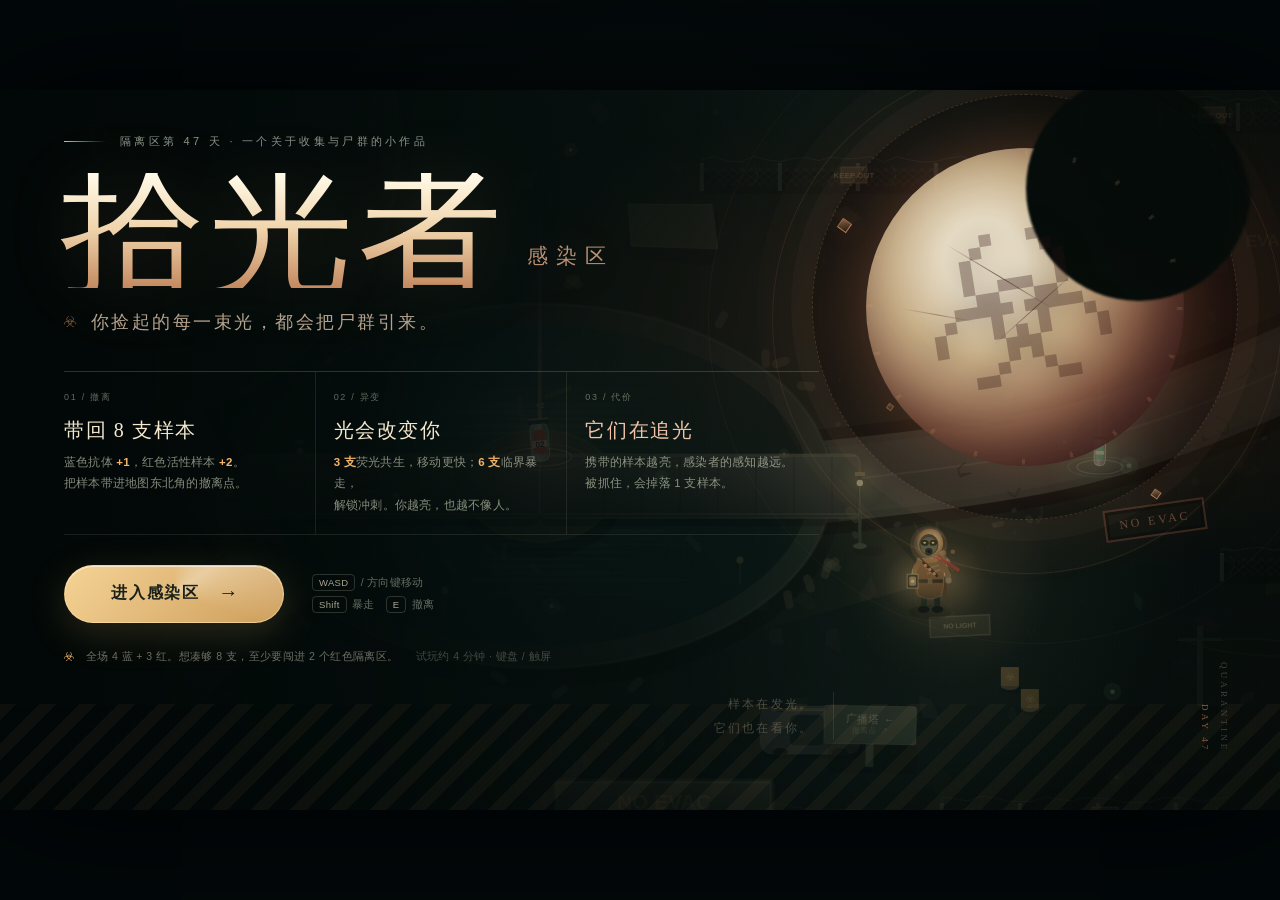
==== standalone.html @ 70aa8f74 "Add Lumenfall quarantine zombie collection game, poster and playtest log" ====
<!doctype html>
<!-- 《拾光者·感染区》离线单文件版；所有 CSS / JS 已内联，可直接双击打开。 -->
<html lang="zh-CN">
<head>
  <meta charset="utf-8">
  <meta name="viewport" content="width=device-width, initial-scale=1, viewport-fit=cover, user-scalable=no">
  <meta name="theme-color" content="#060f0d">
  <meta name="description" content="《拾光者·感染区》—— 在封锁区收集荧光抗体样本，样本越亮能力越强，感染者也会从更远处发现你。带 8 支样本抵达撤离点。">
  <title>拾光者 · 感染区</title>
  <link rel="icon" href="data:image/svg+xml,%3Csvg xmlns='http://www.w3.org/2000/svg' viewBox='0 0 64 64'%3E%3Crect width='64' height='64' rx='14' fill='%23081210'/%3E%3Ccircle cx='32' cy='32' r='18' fill='none' stroke='%23b9d69b' stroke-width='3'/%3E%3Ccircle cx='32' cy='32' r='4' fill='%23f1c07d'/%3E%3Cpath d='M32 14v12M32 38v12M15 25l11 6M38 34l11 6M15 39l11-6M38 30l11-6' stroke='%23b9d69b' stroke-width='2.4' stroke-linecap='round'/%3E%3C/svg%3E">
  <style>
:root{
  --ink:#061014;
  --ink-2:#0a1b1d;
  --cream:#f7ecd4;
  --cream-dim:#cfc3a8;
  --mint:#a9e7b7;
  --mint-soft:#7ec996;
  --gold:#f2b56b;
  --gold-hot:#ffd08a;
  --peach:#f2a28b;
  --danger:#e7765e;
  --line:rgba(240,222,182,.18);
  --line-soft:rgba(240,222,182,.1);
  --glass:rgba(6,18,20,.58);
  --serif:"STKaiti","KaiTi","Kaiti SC","Songti SC","SimSun","Noto Serif SC",serif;
  --sans:"Microsoft YaHei","PingFang SC","Hiragino Sans GB","Noto Sans SC",sans-serif;
}

*{box-sizing:border-box;}
html,body{margin:0;padding:0;min-height:100%;background:#020709;}
html{overflow:hidden;}
body{
  color:var(--cream);
  font-family:var(--sans);
  overflow:hidden;
  overscroll-behavior:none;
  -webkit-font-smoothing:antialiased;
  text-rendering:optimizeLegibility;
  user-select:none;
  -webkit-user-select:none;
  touch-action:none;
}
button{font:inherit;color:inherit;background:none;border:0;padding:0;cursor:pointer;-webkit-tap-highlight-color:transparent;}
button:focus-visible{outline:2px solid var(--gold);outline-offset:4px;}
#app{
  width:100vw;
  height:100dvh;
  min-height:100vh;
  display:flex;
  align-items:center;
  justify-content:center;
  background:
    radial-gradient(ellipse at 50% 42%, rgba(30,64,61,.17), transparent 56%),
    #020709;
}
#stage{
  position:relative;
  width:min(100vw, calc(100dvh * 16 / 9));
  height:min(100dvh, calc(100vw * 9 / 16));
  aspect-ratio:16 / 9;
  overflow:hidden;
  background:#061014;
  box-shadow:0 0 120px rgba(0,0,0,.8);
  isolation:isolate;
}
#game{
  position:absolute;
  inset:0;
  width:100%;
  height:100%;
  display:block;
}
#uiLayer{
  position:absolute;
  left:0;
  top:0;
  width:1280px;
  height:720px;
  transform-origin:0 0;
  z-index:5;
  pointer-events:none;
  font-size:16px;
}
#uiLayer button{pointer-events:auto;}
.hidden{opacity:0 !important;visibility:hidden !important;pointer-events:none !important;}

/* ============ shared bits ============ */
.eyebrow{
  display:flex;align-items:center;gap:14px;
  color:rgba(219,233,213,.62);
  font-size:11px;letter-spacing:.3em;text-transform:uppercase;
}
.eyebrow-line{display:block;width:42px;height:1px;background:linear-gradient(90deg,var(--gold),transparent);}
.modal-kicker{
  display:block;font-size:10px;letter-spacing:.32em;color:var(--gold);
  text-transform:uppercase;margin-bottom:13px;
}
.primary-btn{
  position:relative;
  display:inline-flex;align-items:center;justify-content:center;gap:18px;
  min-width:220px;height:58px;padding:0 25px 0 28px;
  border:1px solid rgba(255,226,165,.55);
  border-radius:999px;
  background:linear-gradient(135deg, rgba(255,220,156,.96), rgba(222,171,99,.92));
  color:#182019;
  font-weight:700;font-size:16px;letter-spacing:.12em;
  box-shadow:0 10px 38px rgba(228,176,99,.18), inset 0 1px 0 rgba(255,255,255,.55);
  overflow:hidden;
  transition:transform .25s ease, box-shadow .25s ease, filter .25s ease;
}
.primary-btn:hover{transform:translateY(-2px);box-shadow:0 16px 48px rgba(228,176,99,.27), inset 0 1px 0 rgba(255,255,255,.65);filter:brightness(1.04);}
.primary-btn:active{transform:translateY(0) scale(.985);}
.primary-btn .btn-glow{
  position:absolute;inset:-40%;
  background:conic-gradient(from 0deg, transparent, rgba(255,255,255,.52), transparent 30%);
  animation:btn-sheen 5.5s linear infinite;
  opacity:.6;
}
.primary-btn .btn-label,.primary-btn .btn-arrow{position:relative;z-index:1;}
.primary-btn .btn-arrow{font-family:var(--sans);font-size:20px;font-weight:400;transform:translateY(-1px);}
.small-btn{height:50px;min-width:180px;font-size:14px;}
.keycap{
  display:inline-flex;align-items:center;justify-content:center;
  min-width:28px;height:23px;padding:0 7px;
  border:1px solid rgba(220,225,199,.25);
  border-bottom-color:rgba(220,225,199,.12);
  border-radius:5px;
  background:rgba(235,235,210,.045);
  color:rgba(238,238,218,.8);
  font-size:10px;letter-spacing:.06em;line-height:1;white-space:nowrap;
}

/* ============ title ============ */
.screen{position:absolute;inset:0;z-index:30;pointer-events:auto;}
.title-screen{
  background:
    radial-gradient(ellipse at 83% 32%, rgba(145,63,38,.2), transparent 37%),
    linear-gradient(90deg, rgba(2,8,7,.992) 0%, rgba(3,10,9,.95) 28%, rgba(3,11,10,.74) 54%, rgba(5,13,11,.2) 78%, rgba(5,13,11,.06) 100%),
    radial-gradient(ellipse at 52% 54%, transparent 25%, rgba(1,6,6,.44) 100%);
  transition:opacity .75s ease, visibility .75s ease;
}
.title-screen:after{
  content:"";
  position:absolute;left:0;right:0;bottom:0;height:106px;
  background:
    repeating-linear-gradient(135deg, rgba(240,181,107,.105) 0 12px, transparent 12px 28px),
    linear-gradient(0deg, rgba(2,7,7,.58), transparent);
  opacity:.42;
  pointer-events:none;
  z-index:1;
}
.title-left{
  position:absolute;
  left:64px;top:44px;
  width:770px;
  z-index:3;
}
.game-title{
  margin:24px 0 0 -4px;
  display:flex;align-items:flex-end;gap:20px;
  font-family:var(--serif);
  font-weight:400;
  line-height:.8;
  letter-spacing:.03em;
  filter:drop-shadow(0 3px 34px rgba(222,157,103,.16));
}
.title-main{
  font-size:144px;
  color:#f7ecd4;
  background:linear-gradient(180deg,#fff8e5 4%,#f0d5ad 48%,#c48960 100%);
  -webkit-background-clip:text;background-clip:text;-webkit-text-fill-color:transparent;
  letter-spacing:.035em;
}
.title-sub{
  display:block;
  padding-bottom:19px;
  font-family:var(--serif);
  font-size:21px;
  line-height:1.2;
  letter-spacing:.38em;
  color:rgba(236,181,143,.78);
  white-space:nowrap;
}
.tagline{
  margin:22px 0 0;
  font-family:var(--serif);
  font-size:18px;
  letter-spacing:.14em;
  color:rgba(236,211,184,.76);
}
.tagline:before{
  content:"☣";
  display:inline-block;
  margin-right:11px;
  color:rgba(231,145,99,.55);
  font-size:13px;
  transform:translateY(-2px);
}
.rules-grid{
  display:grid;grid-template-columns:repeat(3,1fr);
  gap:0;
  margin-top:37px;
  width:755px;
  border-top:1px solid var(--line);
  border-bottom:1px solid var(--line-soft);
}
.rule-card{
  min-height:136px;
  padding:19px 18px 18px 0;
  border-right:1px solid var(--line-soft);
}
.rule-card + .rule-card{padding-left:18px;}
.rule-card:last-child{padding-right:0;border-right:0;}
.rule-index{
  display:block;
  font-size:9px;letter-spacing:.19em;
  color:rgba(218,226,200,.44);
  text-transform:uppercase;
}
.rule-card h3{
  margin:13px 0 8px;
  font-family:var(--serif);
  font-weight:400;
  font-size:20px;
  letter-spacing:.08em;
  color:#f4e8cf;
}
.rule-card p{
  margin:0;
  font-size:11.5px;
  line-height:1.85;
  letter-spacing:.02em;
  color:rgba(213,218,194,.62);
}
.rule-card p b{color:var(--gold);font-weight:600;}
.rule-card.danger-rule h3{color:#f1c4a9;}
.rule-card.danger-rule p b{color:var(--peach);}
.title-cta-row{
  display:flex;align-items:center;gap:28px;
  margin-top:30px;
}
.controls-mini{
  display:flex;flex-direction:column;gap:5px;
  color:rgba(218,223,200,.45);
  font-size:10.5px;letter-spacing:.03em;
}
.controls-mini i{
  display:inline-block;padding:2px 6px;margin-right:2px;
  border:1px solid rgba(232,226,200,.18);border-radius:4px;
  font-style:normal;font-size:9.5px;color:rgba(236,230,203,.7);
}
.title-footnote{
  margin:27px 0 0;
  font-size:10.5px;letter-spacing:.04em;
  color:rgba(224,218,194,.48);
}
.title-footnote b{color:var(--gold);}
.footnote-star{color:var(--gold);margin-right:7px;}
.footnote-dim{margin-left:17px;color:rgba(224,218,194,.28);}
.title-right{
  position:absolute;inset:0;
  overflow:hidden;
  pointer-events:none;
}
.title-moon{
  position:absolute;
  right:96px;top:58px;
  width:318px;height:318px;border-radius:50%;
  background:
    radial-gradient(circle at 37% 35%, rgba(249,238,213,.98) 0 14%, rgba(222,194,151,.95) 34%, rgba(168,113,85,.9) 60%, rgba(90,47,42,.94) 82%, rgba(38,21,19,.98) 100%);
  box-shadow:
    0 0 58px rgba(221,126,88,.24),
    0 0 160px rgba(153,62,45,.18),
    inset -28px -24px 60px rgba(37,15,16,.6);
  opacity:.93;
  animation:moon-breathe 9s ease-in-out infinite;
}
.title-moon:before{
  content:"";position:absolute;inset:-17%;
  border-radius:50%;
  border:1px dashed rgba(231,167,116,.2);
  box-shadow:
    0 0 0 21px rgba(231,167,116,.035),
    0 0 0 55px rgba(231,167,116,.015),
    inset 0 0 50px rgba(20,7,7,.25);
}
.title-moon:after{
  content:"";position:absolute;inset:-8%;
  border-radius:50%;
  background:repeating-conic-gradient(from 0deg, rgba(235,174,120,.23) 0deg 1.2deg, transparent 1.2deg 18deg);
  -webkit-mask:radial-gradient(circle, transparent 0 58%, #000 59% 60%, transparent 61%);
  mask:radial-gradient(circle, transparent 0 58%, #000 59% 60%, transparent 61%);
  opacity:.7;
}
.moon-bite{
  position:absolute;right:-67px;top:-72px;
  width:225px;height:225px;border-radius:50%;
  background:radial-gradient(circle at 40% 60%, #050c0a 0 57%, rgba(4,10,8,.82) 70%, transparent 72%);
  filter:blur(1px);
}
.moon-crack{
  position:absolute;display:block;height:1px;
  background:linear-gradient(90deg,transparent,rgba(55,21,20,.64),transparent);
  transform-origin:left center;
}
.c1{left:80px;top:96px;width:128px;transform:rotate(31deg);}
.c2{left:126px;top:198px;width:115px;transform:rotate(-42deg);opacity:.8;}
.c3{left:35px;top:160px;width:76px;transform:rotate(10deg);opacity:.55;}
.moon-biohazard{
  position:absolute;inset:0;
  display:flex;align-items:center;justify-content:center;
  font-family:"Segoe UI Symbol","Arial Unicode MS",sans-serif;
  font-size:188px;line-height:1;
  color:rgba(46,18,16,.3);
  transform:rotate(-9deg) translateY(-2px);
  text-shadow:0 0 28px rgba(12,3,3,.22);
  pointer-events:none;
}
.title-orbit{
  position:absolute;border-radius:50%;border:1px solid rgba(223,151,106,.1);
  pointer-events:none;
}
.orbit-1{width:510px;height:510px;right:-2px;top:-26px;transform:rotate(-22deg);}
.orbit-2{width:650px;height:650px;right:-78px;top:-96px;border-color:rgba(223,151,106,.045);}
.floating-shard{
  position:absolute;width:11px;height:11px;
  border:1px solid rgba(234,165,110,.5);
  background:linear-gradient(135deg,rgba(235,160,104,.5),rgba(235,160,104,.04));
  transform:rotate(35deg);
  animation:shard-float 7s ease-in-out infinite;
  box-shadow:0 0 22px rgba(218,126,79,.22);
}
.s1{right:430px;top:130px;animation-delay:-1s;}
.s2{right:120px;top:400px;width:8px;height:8px;animation-delay:-3s;}
.s3{right:387px;top:314px;width:6px;height:6px;opacity:.6;animation-delay:-4.5s;}
.title-right:after{
  content:"NO EVAC";
  position:absolute;right:74px;top:414px;
  padding:7px 13px 6px;
  transform:rotate(-8deg);
  border:2px solid rgba(227,120,91,.22);
  color:rgba(227,140,108,.42);
  font-family:Georgia,serif;font-size:12px;letter-spacing:.24em;
  text-align:center;
  box-shadow:inset 0 0 0 3px rgba(3,10,8,.35);
}
.vertical-mark{
  position:absolute;right:47px;bottom:58px;
  writing-mode:vertical-rl;
  font-family:Georgia,serif;
  font-size:9px;letter-spacing:.35em;line-height:2.1;
  color:rgba(229,202,174,.28);text-align:right;
}
.vertical-mark em{font-style:normal;color:rgba(232,142,96,.6);}
.title-side-note{
  position:absolute;right:446px;bottom:70px;
  text-align:right;
  font-family:var(--serif);
  font-size:12px;line-height:2;letter-spacing:.18em;
  color:rgba(230,205,181,.3);
  padding-right:20px;
  border-right:1px solid rgba(230,185,151,.13);
}
.title-screen .title-left,
.title-screen .title-right{transition:transform 1s cubic-bezier(.2,.7,.2,1), opacity .7s ease;}
.title-screen.is-leaving .title-left{transform:translateY(-12px);opacity:0;}
.title-screen.is-leaving .title-right{transform:scale(1.03);opacity:0;}

/* ============ HUD ============ */
#hud{
  position:absolute;inset:0;
  transition:opacity .5s ease, visibility .5s ease;
  z-index:10;
}
#hud:before{
  content:"";position:absolute;left:0;right:0;top:0;height:180px;
  background:linear-gradient(180deg,rgba(1,7,8,.55),rgba(1,7,8,.18) 56%,transparent);
  pointer-events:none;
}
.status-card{
  position:absolute;left:24px;top:22px;
  width:256px;
  padding:15px 17px 13px;
  border:1px solid rgba(231,214,174,.15);
  background:linear-gradient(145deg,rgba(9,26,27,.78),rgba(5,16,18,.48));
  border-radius:8px;
  box-shadow:0 16px 55px rgba(0,0,0,.2), inset 0 1px 0 rgba(255,245,213,.06);
  backdrop-filter:blur(11px);
  -webkit-backdrop-filter:blur(11px);
}
.brand-mini{display:flex;align-items:baseline;justify-content:space-between;gap:8px;margin-bottom:12px;}
.brand-cn{font-family:var(--serif);font-size:14px;letter-spacing:.15em;color:rgba(247,236,210,.8);}
.brand-en{font-family:Georgia,serif;font-size:6.5px;letter-spacing:.19em;color:rgba(227,217,190,.28);white-space:nowrap;}
.light-numbers{display:flex;align-items:flex-end;justify-content:space-between;margin-bottom:7px;}
.light-label{font-size:9.5px;letter-spacing:.16em;color:rgba(220,222,197,.5);}
.light-value{font-family:Georgia,var(--serif);display:flex;align-items:baseline;gap:4px;line-height:1;}
.light-value b{font-family:Georgia,serif;font-size:27px;font-weight:400;color:#fff3d3;letter-spacing:-.03em;text-shadow:0 0 22px rgba(246,211,143,.36);}
.light-value i{font-style:normal;font-size:9px;color:rgba(226,220,194,.35);letter-spacing:.08em;}
.light-pips{display:flex;gap:6px;height:15px;align-items:center;}
.pip{
  width:10px;height:10px;
  transform:rotate(45deg);
  border:1px solid rgba(211,212,185,.22);
  background:rgba(224,223,190,.045);
  border-radius:1px;
  transition:background .35s ease, border-color .35s ease, box-shadow .35s ease, transform .35s ease;
}
.pip.filled{
  background:linear-gradient(135deg,#e8ffe4,#9fe6b0);
  border-color:rgba(203,245,196,.9);
  box-shadow:0 0 8px rgba(145,226,163,.42);
}
.pip.filled:nth-child(n+4):nth-child(-n+6){
  background:linear-gradient(135deg,#ffe7b1,#eab068);
  border-color:rgba(255,223,166,.92);
  box-shadow:0 0 8px rgba(239,183,103,.48);
}
.pip.filled:nth-child(n+7){
  background:linear-gradient(135deg,#ffd3aa,#e7785d);
  border-color:rgba(255,181,148,.95);
  box-shadow:0 0 9px rgba(231,120,93,.55);
}
.pip.pop{animation:pip-pop .4s ease;}
.mini-counts{display:flex;gap:15px;margin-top:9px;padding-top:8px;border-top:1px solid rgba(221,214,184,.08);}
.mini-count{display:flex;align-items:center;gap:5px;font-size:9px;letter-spacing:.06em;color:rgba(222,220,197,.48);}
.mini-count b{font-weight:500;color:rgba(244,232,207,.82);}
.mini-count em{font-style:normal;color:rgba(222,220,197,.25);}
.gem{width:6px;height:6px;display:inline-block;transform:rotate(45deg);border-radius:1px;}
.gem.silver{background:#a8e9b7;box-shadow:0 0 8px rgba(144,226,164,.45);}
.gem.gold{background:#e97c60;box-shadow:0 0 8px rgba(233,124,96,.55);}
.danger-block{margin-top:10px;padding-top:9px;border-top:1px solid rgba(221,214,184,.08);transition:color .25s ease;}
.danger-line{display:flex;align-items:center;gap:6px;font-size:9px;letter-spacing:.12em;color:rgba(220,219,194,.42);}
.danger-line b{margin-left:auto;font-weight:400;color:rgba(224,220,193,.58);letter-spacing:.06em;}
.eye-mark{
  width:13px;height:8px;border:1px solid rgba(224,220,193,.45);border-radius:50% 50% 50% 50% / 60% 60% 40% 40%;
  position:relative;display:inline-block;
}
.eye-mark:after{content:"";position:absolute;width:3px;height:3px;border-radius:50%;background:rgba(224,220,193,.6);left:4px;top:2px;}
.danger-bars{display:flex;gap:4px;margin-top:6px;}
.danger-bars i{display:block;height:3px;flex:1;background:rgba(224,219,190,.11);border-radius:2px;transition:background .35s ease,box-shadow .35s ease;}
.danger-bars i.on{background:rgba(237,193,139,.6);}
.danger-bars i.hot{background:#e89178;box-shadow:0 0 7px rgba(232,145,120,.35);}
.danger-block.is-alert .danger-line b{color:#f3a088;}
.danger-block.is-alert .eye-mark{border-color:#f3a088;animation:eye-pulse .9s ease-in-out infinite;}
.danger-block.is-alert .eye-mark:after{background:#ffad93;}
.objective-pill{
  position:absolute;left:50%;top:23px;transform:translateX(-50%);
  min-width:300px;max-width:480px;
  padding:9px 22px 8px;
  text-align:center;
  border:1px solid rgba(231,214,174,.12);
  border-radius:999px;
  background:rgba(5,17,18,.4);
  backdrop-filter:blur(8px);
  -webkit-backdrop-filter:blur(8px);
}
.objective-kicker{display:block;font-size:6.8px;letter-spacing:.32em;color:rgba(231,202,143,.55);margin-bottom:2px;}
.objective-pill strong{font-size:11px;font-weight:400;letter-spacing:.1em;color:rgba(244,235,213,.78);white-space:nowrap;}
.objective-pill strong em{font-style:normal;color:var(--gold);}
.top-actions{position:absolute;right:24px;top:24px;display:flex;gap:8px;}
.icon-btn{
  width:36px;height:36px;border-radius:50%;
  border:1px solid rgba(232,218,183,.15);
  background:rgba(5,17,18,.38);
  color:rgba(237,228,203,.7);
  display:flex;align-items:center;justify-content:center;
  backdrop-filter:blur(8px);-webkit-backdrop-filter:blur(8px);
  transition:background .2s ease, border-color .2s ease, color .2s ease, transform .2s ease;
}
.icon-btn:hover{background:rgba(239,215,166,.1);border-color:rgba(239,215,166,.35);color:#f7e9c9;transform:translateY(-1px);}
.icon-btn svg{width:17px;height:17px;fill:none;stroke:currentColor;stroke-width:1.45;stroke-linecap:round;stroke-linejoin:round;}
.icon-btn .ico-sound path:first-child{fill:currentColor;stroke:none;}
.icon-btn .ico-sound .wave{stroke:currentColor;fill:none;}
.icon-btn .ico-sound path:first-child{fill:currentColor;}
.icon-btn.is-muted .wave{opacity:0;}
.icon-btn.is-muted{color:rgba(237,228,203,.35);}
.alert-banner{
  position:absolute;left:50%;top:82px;transform:translate(-50%,-8px);
  display:flex;align-items:center;gap:9px;
  padding:7px 17px 7px 12px;
  border:1px solid rgba(234,143,121,.28);
  border-radius:999px;
  background:rgba(31,11,14,.57);
  color:#f1c0ad;
  font-size:9px;letter-spacing:.12em;
  opacity:0;visibility:hidden;
  transition:opacity .25s ease, transform .25s ease, visibility .25s ease;
  backdrop-filter:blur(10px);-webkit-backdrop-filter:blur(10px);
}
.alert-banner b{font-weight:500;color:#ffd5c1;letter-spacing:.2em;}
.alert-banner span:last-child{color:rgba(238,196,178,.45);letter-spacing:.03em;}
.alert-eye{width:7px;height:7px;border-radius:50%;background:#f0a088;box-shadow:0 0 0 4px rgba(238,153,127,.1);animation:eye-pulse 1s ease-in-out infinite;}
.alert-banner.active{opacity:1;visibility:visible;transform:translate(-50%,0);}
.hint-strip{
  position:absolute;left:26px;bottom:23px;
  display:flex;align-items:center;gap:8px;
  padding:8px 13px;
  border:1px solid rgba(225,215,185,.09);
  background:rgba(4,14,15,.38);
  border-radius:6px;
  backdrop-filter:blur(8px);-webkit-backdrop-filter:blur(8px);
  transition:opacity .5s ease;
}
.hint-text{font-size:8.5px;letter-spacing:.09em;color:rgba(221,220,195,.45);}
.hint-text.subtle{color:rgba(221,220,195,.25);}
.hint-sep{width:1px;height:10px;background:rgba(221,215,185,.1);margin:0 3px;}
.interact-prompt{
  position:absolute;left:50%;bottom:94px;transform:translateX(-50%) translateY(8px);
  display:flex;align-items:center;gap:11px;
  min-width:190px;padding:9px 14px 9px 10px;
  border:1px solid rgba(247,216,153,.42);
  border-radius:999px;
  background:linear-gradient(120deg,rgba(35,30,18,.9),rgba(6,19,19,.76));
  box-shadow:0 10px 35px rgba(0,0,0,.28),0 0 28px rgba(237,199,123,.09);
  text-align:left;
  opacity:0;visibility:hidden;
  transition:opacity .3s ease,transform .3s ease,visibility .3s ease;
  backdrop-filter:blur(12px);-webkit-backdrop-filter:blur(12px);
}
.interact-prompt.show{opacity:1;visibility:visible;transform:translateX(-50%) translateY(0);}
.prompt-key{
  width:27px;height:27px;border-radius:50%;
  display:flex;align-items:center;justify-content:center;
  border:1px solid rgba(250,219,154,.5);
  color:#fbe6b3;font-size:10px;
  background:rgba(249,219,157,.08);
}
.prompt-copy{display:flex;flex-direction:column;gap:1px;}
.prompt-copy b{font-family:var(--serif);font-size:12px;font-weight:400;letter-spacing:.1em;color:#fbecce;}
.prompt-copy small{font-size:7px;letter-spacing:.08em;color:rgba(226,209,175,.38);}
.prompt-arrow{margin-left:auto;color:#f0ce90;font-size:14px;}
.wayfinder{
  position:absolute;width:84px;height:84px;z-index:4;
  transform:translate(-50%,-50%);
  transition:opacity .4s ease;
  pointer-events:none;
}
.wayfinder-ring{
  position:absolute;inset:0;border-radius:50%;
  border:1px solid rgba(241,211,151,.26);
  background:radial-gradient(circle,rgba(241,211,151,.08),transparent 68%);
  animation:wayfinder-pulse 2.4s ease-in-out infinite;
}
.wayfinder-arrow{
  position:absolute;left:50%;top:50%;
  width:35px;height:35px;margin:-17px 0 0 -17px;
  display:flex;align-items:center;justify-content:center;
  color:#f8dfaa;font-size:20px;
  transform-origin:50% 50%;
}
.wayfinder-label{
  position:absolute;left:50%;bottom:-17px;transform:translateX(-50%);
  font-family:var(--serif);font-size:9px;letter-spacing:.18em;color:rgba(241,218,173,.55);
  white-space:nowrap;
}

/* ============ toasts / FX ============ */
.toasts{
  position:absolute;left:50%;bottom:82px;
  transform:translateX(-50%);
  z-index:18;
  width:520px;
  display:flex;flex-direction:column-reverse;align-items:center;gap:8px;
  pointer-events:none;
}
.toast{
  min-width:210px;max-width:510px;
  padding:10px 17px 10px 15px;
  border:1px solid rgba(233,215,174,.19);
  border-radius:7px;
  background:rgba(5,18,18,.72);
  box-shadow:0 12px 36px rgba(0,0,0,.22);
  backdrop-filter:blur(13px);-webkit-backdrop-filter:blur(13px);
  display:flex;align-items:center;gap:11px;
  transform:translateY(10px);opacity:0;
  animation:toast-in .38s cubic-bezier(.2,.8,.2,1) forwards;
  text-align:left;
}
.toast.out{animation:toast-out .32s ease forwards;}
.toast-icon{
  width:23px;height:23px;flex:0 0 23px;display:flex;align-items:center;justify-content:center;
  border-radius:50%;border:1px solid rgba(235,208,149,.35);color:#f4d696;
  font-family:Georgia,serif;font-size:10px;position:relative;
}
.toast-icon:after{content:"";position:absolute;inset:4px;border-radius:50%;border:1px solid rgba(244,214,150,.2);}
.toast-copy{display:flex;flex-direction:column;gap:2px;}
.toast-copy b{font-size:10.5px;font-weight:500;letter-spacing:.08em;color:rgba(251,240,213,.9);}
.toast-copy span{font-size:8.5px;letter-spacing:.04em;line-height:1.55;color:rgba(224,219,194,.49);}
.toast.ability{border-color:rgba(246,213,147,.37);background:linear-gradient(100deg,rgba(34,29,18,.88),rgba(6,18,18,.78));min-width:310px;padding:12px 18px;}
.toast.ability .toast-icon{width:30px;height:30px;flex-basis:30px;color:#ffe6a9;border-color:rgba(255,223,153,.55);box-shadow:0 0 18px rgba(240,204,128,.16);}
.toast.ability .toast-copy b{font-family:var(--serif);font-size:14px;letter-spacing:.12em;color:#ffedc5;}
.toast.ability .toast-copy span{font-size:9px;color:rgba(233,221,195,.6);}
.toast.warn{border-color:rgba(235,148,124,.28);background:rgba(26,11,13,.74);}
.toast.warn .toast-icon{color:#f3b29d;border-color:rgba(242,168,144,.36);}
.toast.good .toast-icon{color:#a8ebcf;border-color:rgba(150,235,206,.35);}
.toast.story{max-width:440px;text-align:left;background:rgba(5,16,17,.62);}
.toast.story .toast-copy b{font-family:var(--serif);font-size:13px;font-weight:400;letter-spacing:.15em;}
.toast.story .toast-copy span{font-family:var(--serif);font-size:9px;color:rgba(226,218,192,.45);letter-spacing:.1em;}
.damage-fx,.pickup-fx{
  position:absolute;inset:0;z-index:16;pointer-events:none;opacity:0;
}
.damage-fx{
  background:
    radial-gradient(ellipse at center, transparent 38%, rgba(178,55,48,.38) 100%),
    linear-gradient(90deg, rgba(95,22,26,.15), transparent 18%, transparent 82%, rgba(95,22,26,.15));
  mix-blend-mode:screen;
}
.damage-fx.flash{animation:damage-flash .65s ease; }
.pickup-fx{
  background:radial-gradient(circle at 50% 56%, rgba(255,229,168,.26), transparent 32%);
  mix-blend-mode:screen;
}
.pickup-fx.flash{animation:pickup-flash .45s ease;}
.cinema-bars{position:absolute;left:0;right:0;top:0;bottom:0;z-index:14;pointer-events:none;}
.cinema-bars:before,.cinema-bars:after{
  content:"";position:absolute;left:0;right:0;height:0;background:#020608;
  transition:height .8s cubic-bezier(.2,.7,.2,1);
}
.cinema-bars:before{top:0;}
.cinema-bars:after{bottom:0;}
.cinema-bars.active:before,.cinema-bars.active:after{height:42px;}
.dmg-vignette{position:absolute;inset:0;z-index:9;pointer-events:none;opacity:0;background:radial-gradient(ellipse at center,transparent 40%,rgba(140,42,48,.3));transition:opacity .8s ease;}
.dmg-vignette.active{opacity:1;transition:opacity .05s ease;}

/* ============ pause ============ */
.overlay-screen{
  background:rgba(2,8,9,.66);
  backdrop-filter:blur(9px);-webkit-backdrop-filter:blur(9px);
  display:flex;align-items:center;justify-content:center;
  transition:opacity .35s ease, visibility .35s ease;
}
.modal{
  position:relative;
  width:690px;
  border:1px solid rgba(234,218,179,.19);
  border-radius:10px;
  background:
    linear-gradient(160deg,rgba(12,30,29,.94),rgba(4,14,15,.96)),
    radial-gradient(ellipse at 85% 0%,rgba(229,190,121,.08),transparent 55%);
  box-shadow:0 40px 100px rgba(0,0,0,.48), inset 0 1px 0 rgba(255,245,213,.06);
  padding:32px 38px 30px;
}
.modal:before{
  content:"";position:absolute;inset:11px;
  border:1px solid rgba(232,214,173,.055);
  border-radius:5px;pointer-events:none;
}
.modal-close{
  position:absolute;right:16px;top:14px;width:31px;height:31px;
  border-radius:50%;color:rgba(238,229,204,.45);font-family:Georgia,serif;font-size:19px;line-height:1;
  display:flex;align-items:center;justify-content:center;
  transition:color .2s ease,background .2s ease;
}
.modal-close:hover{color:#f7e8c7;background:rgba(245,224,179,.07);}
.pause-modal h2,.win-content h2{
  margin:0;
  font-family:var(--serif);font-size:33px;font-weight:400;letter-spacing:.08em;
  color:#f4e9d1;
}
.pause-columns{display:grid;grid-template-columns:1.22fr .9fr;gap:35px;margin-top:25px;padding-top:22px;border-top:1px solid rgba(232,218,185,.1);}
.pause-columns h3{margin:0 0 13px;font-size:9px;letter-spacing:.2em;font-weight:400;color:rgba(226,214,185,.4);}
.rule-list{list-style:none;margin:0;padding:0;display:flex;flex-direction:column;gap:9px;}
.rule-list li{display:grid;grid-template-columns:42px 1fr;gap:8px;font-size:10px;line-height:1.65;letter-spacing:.02em;}
.rule-list b{font-weight:400;color:rgba(239,202,139,.8);}
.rule-list span{color:rgba(221,219,195,.56);}
.key-list{display:flex;flex-direction:column;gap:10px;}
.key-list>div{display:flex;align-items:center;gap:6px;}
.key-list em{font-style:normal;font-size:9px;color:rgba(221,218,193,.5);margin-left:4px;}
.pause-tip{
  margin-top:21px;padding:10px 12px;
  border-left:1px solid rgba(239,201,133,.36);
  background:rgba(239,201,133,.04);
  font-family:var(--serif);font-size:9.5px;line-height:1.8;letter-spacing:.04em;
  color:rgba(230,215,184,.45);
}
.pause-modal .small-btn{margin-top:23px;height:44px;min-width:165px;font-size:12px;}

/* ============ win ============ */
.win-screen{
  background:
    radial-gradient(ellipse at 50% 47%,rgba(233,201,137,.16),transparent 34%),
    radial-gradient(ellipse at 50% 55%,rgba(6,17,17,.34),rgba(2,7,8,.9) 72%);
  display:flex;align-items:center;justify-content:center;
  opacity:0;visibility:hidden;transition:opacity 1.2s ease, visibility 1.2s ease;
}
.win-screen.show{opacity:1;visibility:visible;}
.win-glow{
  position:absolute;left:50%;top:50%;width:560px;height:560px;border-radius:50%;
  transform:translate(-50%,-50%);
  background:radial-gradient(circle,rgba(255,235,178,.16),rgba(238,205,136,.06) 38%,transparent 67%);
  animation:win-breathe 6s ease-in-out infinite;
}
.win-content{
  position:relative;width:600px;text-align:center;z-index:2;
  padding:20px;
}
.win-content h2{
  font-size:62px;letter-spacing:.16em;line-height:1.18;
  color:#fbf0d4;text-shadow:0 0 50px rgba(255,224,156,.22);
}
.win-line{
  margin:16px 0 27px;
  font-family:var(--serif);font-size:14px;line-height:2.1;letter-spacing:.12em;
  color:rgba(226,218,192,.62);
}
.win-line b{color:#f8d89a;font-weight:400;}
.win-stats{
  display:grid;grid-template-columns:repeat(3,1fr);
  margin:0 auto;width:470px;
  border-top:1px solid rgba(233,216,177,.14);
  border-bottom:1px solid rgba(233,216,177,.1);
  padding:15px 0;
}
.win-stats div{display:flex;flex-direction:column;gap:5px;border-right:1px solid rgba(233,216,177,.09);}
.win-stats div:last-child{border-right:0;}
.win-stats span{font-size:8px;letter-spacing:.17em;color:rgba(225,216,190,.36);}
.win-stats b{font-family:Georgia,var(--serif);font-size:19px;font-weight:400;letter-spacing:.04em;color:rgba(249,236,207,.9);}
.win-content blockquote{
  margin:25px 0 22px;
  font-family:var(--serif);font-size:13px;line-height:1.9;letter-spacing:.12em;
  color:rgba(231,211,170,.47);
}
.win-content .primary-btn{height:50px;min-width:180px;font-size:13px;}
.win-footnote{margin:12px 0 0;font-size:8px;letter-spacing:.08em;color:rgba(225,216,190,.26);}

/* ============ touch ============ */
.touch-controls{display:none;position:absolute;inset:0;z-index:22;pointer-events:none;}
.touch-controls button{pointer-events:auto;}
.touch-controls.show{display:block;}
.dpad{
  position:absolute;left:24px;bottom:23px;width:154px;height:154px;
  border-radius:50%;
  background:radial-gradient(circle,rgba(6,19,19,.34),rgba(6,19,19,.04) 70%);
  border:1px solid rgba(231,215,180,.08);
}
.dpad-btn{
  position:absolute;width:50px;height:50px;
  border:1px solid rgba(233,219,188,.14);
  background:rgba(7,20,21,.4);
  color:rgba(238,231,207,.62);
  border-radius:13px;
  font-size:15px;
  display:flex;align-items:center;justify-content:center;
  backdrop-filter:blur(6px);-webkit-backdrop-filter:blur(6px);
  transition:background .12s ease,color .12s ease,transform .12s ease;
}
.dpad-btn:active,.dpad-btn.pressed{background:rgba(240,211,154,.13);color:#f9e8c4;transform:scale(.95);}
.dpad-btn.up{left:52px;top:4px;}
.dpad-btn.left{left:4px;top:52px;}
.dpad-btn.down{left:52px;bottom:4px;}
.dpad-btn.right{right:4px;top:52px;}
.dpad-core{position:absolute;left:63px;top:63px;width:28px;height:28px;border-radius:50%;border:1px solid rgba(236,219,183,.13);}
.touch-actions{position:absolute;right:24px;bottom:26px;display:flex;align-items:flex-end;gap:10px;}
.touch-dash{
  width:82px;height:82px;border-radius:50%;
  border:1px solid rgba(239,211,157,.24);
  background:radial-gradient(circle at 40% 30%,rgba(238,210,154,.18),rgba(6,18,18,.55));
  color:rgba(250,232,198,.82);
  font-family:var(--serif);font-size:14px;letter-spacing:.1em;
  display:flex;flex-direction:column;align-items:center;justify-content:center;gap:3px;
  backdrop-filter:blur(7px);-webkit-backdrop-filter:blur(7px);
  transition:opacity .3s ease,transform .1s ease;
}
.touch-dash small{font-family:var(--sans);font-size:7px;letter-spacing:.1em;color:rgba(241,215,164,.42);}
.touch-dash:active{transform:scale(.95);}
.touch-dash.locked{opacity:.3;}
.touch-interact{
  position:absolute;right:96px;bottom:102px;height:45px;min-width:110px;
  border-radius:999px;background:linear-gradient(135deg,#f3d18f,#dbb16a);
  color:#182019;font-size:11px;font-weight:600;letter-spacing:.08em;
  box-shadow:0 10px 30px rgba(233,190,112,.2);
}
.rotate-hint{
  display:none;
  position:fixed;inset:0;z-index:90;
  align-items:center;justify-content:center;flex-direction:column;gap:10px;
  background:rgba(2,7,9,.93);text-align:center;pointer-events:none;
}
.rotate-phone{font-size:58px;color:rgba(244,215,159,.8);transform:rotate(90deg);margin-bottom:12px;animation:rotate-hint 3s ease-in-out infinite;}
.rotate-hint strong{font-family:var(--serif);font-size:22px;font-weight:400;letter-spacing:.14em;color:#f1e4c8;}
.rotate-hint span{font-size:11px;letter-spacing:.05em;color:rgba(224,218,192,.46);}

/* ============ boot ============ */
.boot-veil{
  position:absolute;inset:0;z-index:100;
  display:flex;align-items:center;justify-content:center;flex-direction:column;gap:22px;
  background:
    radial-gradient(ellipse at center,rgba(19,45,44,.32),transparent 54%),
    #030a0c;
  transition:opacity .8s ease, visibility .8s ease;
}
.boot-veil.lift{opacity:0;visibility:hidden;pointer-events:none;}
.boot-mark{font-family:var(--serif);font-size:30px;letter-spacing:.32em;color:rgba(246,229,194,.86);padding-left:.32em;}
.boot-line{width:84px;height:1px;background:rgba(238,217,172,.13);overflow:hidden;}
.boot-line span{display:block;width:42px;height:1px;background:linear-gradient(90deg,transparent,#e3c287,transparent);animation:boot-load 1.5s ease-in-out infinite;}

/* ============ animations ============ */
@keyframes btn-sheen{0%{transform:rotate(0)}100%{transform:rotate(360deg)}}
@keyframes moon-breathe{0%,100%{filter:brightness(1) drop-shadow(0 0 0 rgba(238,210,160,0));}50%{filter:brightness(1.045) drop-shadow(0 0 25px rgba(238,210,160,.12));}}
@keyframes shard-float{0%,100%{transform:translateY(0) rotate(35deg);opacity:.42;}50%{transform:translateY(-13px) rotate(48deg);opacity:.8;}}
@keyframes eye-pulse{0%,100%{opacity:.55;}50%{opacity:1;box-shadow:0 0 18px rgba(239,147,122,.25);}}
@keyframes pip-pop{0%{transform:rotate(45deg) scale(.6)}55%{transform:rotate(45deg) scale(1.45)}100%{transform:rotate(45deg) scale(1)}}
@keyframes toast-in{to{transform:translateY(0);opacity:1;}}
@keyframes toast-out{to{transform:translateY(-8px);opacity:0;}}
@keyframes damage-flash{0%{opacity:0;}12%{opacity:1;}100%{opacity:0;}}
@keyframes pickup-flash{0%{opacity:0;}18%{opacity:1;}100%{opacity:0;}}
@keyframes wayfinder-pulse{0%,100%{transform:scale(.94);opacity:.5;}50%{transform:scale(1.04);opacity:.9;}}
@keyframes win-breathe{0%,100%{transform:translate(-50%,-50%) scale(.97);opacity:.7;}50%{transform:translate(-50%,-50%) scale(1.04);opacity:1;}}
@keyframes boot-load{0%{transform:translateX(-45px);}100%{transform:translateX(90px);}}
@keyframes rotate-hint{0%,100%{transform:rotate(90deg) translateY(0);}50%{transform:rotate(90deg) translateY(-7px);}}

@media (orientation: portrait) and (max-width:900px){
  .rotate-hint{display:flex;}
}
@media (prefers-reduced-motion:reduce){
  *,*:before,*:after{animation-duration:.001ms !important;animation-iteration-count:1 !important;scroll-behavior:auto !important;}
}


</style>
</head>
<body>
  <div id="app">
    <main id="stage" aria-label="拾光者·感染区 游戏画面">
      <canvas id="game" width="1280" height="720" aria-label="感染区游戏场景"></canvas>

      <div id="uiLayer">
        <div id="hud" class="hidden" aria-live="polite">
          <div class="status-card">
            <div class="brand-mini"><span class="brand-cn">拾光者</span><span class="brand-en">QUARANTINE / DAY 47</span></div>
            <div class="light-block">
              <div class="light-numbers">
                <span class="light-label">携带样本</span>
                <span class="light-value"><b id="lightNow">0</b><i>/ 8</i></span>
              </div>
              <div id="lightPips" class="light-pips" aria-hidden="true"></div>
            </div>
            <div class="mini-counts">
              <span class="mini-count silver-count"><i class="gem silver"></i>蓝 <b id="silverCount">0</b><em>/4</em></span>
              <span class="mini-count gold-count"><i class="gem gold"></i>红 <b id="goldCount">0</b><em>/3</em></span>
            </div>
            <div class="danger-block" id="dangerBlock">
              <div class="danger-line"><span class="eye-mark" aria-hidden="true"></span><span>感染者感知</span><b id="dangerWord">微弱</b></div>
              <div class="danger-bars" id="dangerBars" aria-hidden="true">
                <i></i><i></i><i></i><i></i><i></i>
              </div>
            </div>
          </div>

          <div class="objective-pill" id="objectivePill">
            <span class="objective-kicker">撤离条件</span>
            <strong id="objectiveText">带 8 支样本到撤离点</strong>
          </div>

          <div class="top-actions">
            <button id="soundBtn" class="icon-btn" type="button" aria-label="静音" title="声音（M）">
              <svg class="ico-sound" viewBox="0 0 24 24" aria-hidden="true"><path d="M4 9v6h4l5 4V5L8 9H4z"/><path class="wave" d="M16 8.5a5 5 0 0 1 0 7M18.5 6a8.5 8.5 0 0 1 0 12"/></svg>
            </button>
            <button id="pauseBtn" class="icon-btn" type="button" aria-label="暂停并查看规则" title="暂停（Esc）">
              <svg viewBox="0 0 24 24" aria-hidden="true"><path d="M8 5v14M16 5v14"/></svg>
            </button>
          </div>

          <div id="alertBanner" class="alert-banner" aria-live="assertive">
            <span class="alert-eye"></span><b>感染者发现你了</b><span>躲进掩体，切断视线</span>
          </div>

          <div id="wayfinder" class="wayfinder hidden" aria-hidden="true">
            <span class="wayfinder-ring"></span>
            <span class="wayfinder-arrow">↑</span>
            <span class="wayfinder-label">撤离点</span>
          </div>

          <div class="hint-strip" id="hintStrip">
            <span class="keycap">WASD</span><span class="hint-text">移动</span>
            <span class="hint-sep"></span>
            <span class="keycap">Shift</span><span class="hint-text">暴走</span>
            <span class="hint-sep"></span>
            <span class="hint-text subtle">靠近样本自动拾取</span>
          </div>

          <button id="interactPrompt" class="interact-prompt hidden" type="button">
            <span class="prompt-key">E</span>
            <span class="prompt-copy"><b>进入撤离点</b><small>交出样本，呼叫救援</small></span>
            <span class="prompt-arrow">→</span>
          </button>
        </div>

        <div id="toasts" class="toasts" aria-live="polite"></div>
        <div id="damageFx" class="damage-fx"></div>
        <div id="pickupFx" class="pickup-fx"></div>
        <div id="cinemaBars" class="cinema-bars" aria-hidden="true"></div>

        <div id="touchControls" class="touch-controls" aria-hidden="true">
          <div class="dpad">
            <button class="dpad-btn up" type="button" data-move="up" aria-label="向上">▲</button>
            <button class="dpad-btn left" type="button" data-move="left" aria-label="向左">◀</button>
            <button class="dpad-btn down" type="button" data-move="down" aria-label="向下">▼</button>
            <button class="dpad-btn right" type="button" data-move="right" aria-label="向右">▶</button>
            <span class="dpad-core" aria-hidden="true"></span>
          </div>
          <div class="touch-actions">
            <button id="touchDash" class="touch-dash" type="button" aria-label="暴走冲刺">暴走<small>6 样本</small></button>
            <button id="touchInteract" class="touch-interact hidden" type="button">进入撤离点</button>
          </div>
        </div>

        <section id="titleScreen" class="screen title-screen">
          <div class="title-left">
            <div class="eyebrow"><span class="eyebrow-line"></span>隔离区第 47 天 · 一个关于收集与尸群的小作品</div>
            <h1 class="game-title">
              <span class="title-main">拾光者</span>
              <span class="title-sub">感染区</span>
            </h1>
            <p class="tagline">你捡起的每一束光，都会把尸群引来。</p>

            <div class="rules-grid">
              <article class="rule-card">
                <span class="rule-index">01 / 撤离</span>
                <h3>带回 8 支样本</h3>
                <p>蓝色抗体 <b>+1</b>，红色活性样本 <b>+2</b>。<br>把样本带进地图东北角的撤离点。</p>
              </article>
              <article class="rule-card">
                <span class="rule-index">02 / 异变</span>
                <h3>光会改变你</h3>
                <p><b>3 支</b>荧光共生，移动更快；<b>6 支</b>临界暴走，<br>解锁冲刺。你越亮，也越不像人。</p>
              </article>
              <article class="rule-card danger-rule">
                <span class="rule-index">03 / 代价</span>
                <h3>它们在追光</h3>
                <p>携带的样本越亮，感染者的感知越远。<br>被抓住，会掉落 1 支样本。</p>
              </article>
            </div>

            <div class="title-cta-row">
              <button id="startBtn" class="primary-btn" type="button">
                <span class="btn-glow"></span>
                <span class="btn-label">进入感染区</span>
                <span class="btn-arrow">→</span>
              </button>
              <div class="controls-mini">
                <span><i>WASD</i> / 方向键移动</span>
                <span><i>Shift</i> 暴走　<i>E</i> 撤离</span>
              </div>
            </div>

            <p class="title-footnote"><span class="footnote-star">☣</span> 全场 4 蓝 + 3 红。想凑够 8 支，至少要闯进 2 个红色隔离区。<span class="footnote-dim">试玩约 4 分钟 · 键盘 / 触屏</span></p>
          </div>

          <div class="title-right" aria-hidden="true">
            <div class="title-orbit orbit-1"></div>
            <div class="title-orbit orbit-2"></div>
            <div class="title-moon">
              <span class="moon-bite"></span>
              <span class="moon-crack c1"></span>
              <span class="moon-crack c2"></span>
              <span class="moon-crack c3"></span>
              <span class="moon-biohazard">☣</span>
            </div>
            <div class="floating-shard s1"></div>
            <div class="floating-shard s2"></div>
            <div class="floating-shard s3"></div>
            <div class="vertical-mark">QUARANTINE<br><em>DAY 47</em></div>
            <div class="title-side-note">样本在发光。<br>它们也在看你。</div>
          </div>
        </section>

        <section id="pauseScreen" class="screen overlay-screen hidden">
          <div class="modal pause-modal" role="dialog" aria-modal="true" aria-labelledby="pauseTitle">
            <button id="resumeBtn" class="modal-close" type="button" aria-label="继续游戏">×</button>
            <span class="modal-kicker">PAUSE / 隔离区暂歇</span>
            <h2 id="pauseTitle">喘口气，它们还没走远。</h2>
            <div class="pause-columns">
              <div>
                <h3>生存规则</h3>
                <ul class="rule-list">
                  <li><b>撤离</b><span>带 8 支样本抵达撤离点，按 E 呼叫救援。</span></li>
                  <li><b>拾取</b><span>蓝色 +1，红色 +2；靠近自动拾取。</span></li>
                  <li><b>异变</b><span>3 支荧光共生提速，6 支解锁暴走。</span></li>
                  <li><b>感知</b><span>样本越亮，感染者看得越远；围栏能挡住视线。</span></li>
                  <li><b>失手</b><span>被感染者碰到会掉落 1 支样本，可以返回捡起。</span></li>
                </ul>
              </div>
              <div>
                <h3>操作</h3>
                <div class="key-list">
                  <div><span class="keycap">WASD</span><span class="keycap">方向键</span><em>移动</em></div>
                  <div><span class="keycap">Shift</span><em>暴走冲刺（6 支样本解锁）</em></div>
                  <div><span class="keycap">E</span><em>进入撤离点</em></div>
                  <div><span class="keycap">M</span><em>静音 / 恢复声音</em></div>
                  <div><span class="keycap">Esc</span><em>暂停 / 继续</em></div>
                </div>
                <div class="pause-tip">提示：先拿蓝，还是先闯红区？带着越多样本，感染者的视野越远。</div>
              </div>
            </div>
            <button id="resumeBtn2" class="primary-btn small-btn" type="button">继续行动 <span>→</span></button>
          </div>
        </section>

        <section id="winScreen" class="screen win-screen hidden">
          <div class="win-glow"></div>
          <div class="win-content">
            <span class="modal-kicker">EVAC SIGNAL RECEIVED</span>
            <h2>信号，亮了。</h2>
            <p class="win-line">你带回了 <b id="winLight">8</b> 支荧光抗体。<br>救援队的螺旋桨声正在靠近。</p>
            <div class="win-stats">
              <div><span>撤离用时</span><b id="statTime">0:00</b></div>
              <div><span>被感染者抓住</span><b id="statCaught">0</b></div>
              <div><span>样本</span><b id="statCollect">蓝 4 · 红 2</b></div>
            </div>
            <blockquote>“它们还在废墟里，<br>追着那束已经离开的光。”</blockquote>
            <button id="replayBtn" class="primary-btn" type="button">再闯一次 <span>↻</span></button>
            <p class="win-footnote">按 Enter 也可以重新开始</p>
          </div>
        </section>

        <div id="rotateHint" class="rotate-hint">
          <div class="rotate-phone">▯</div>
          <strong>把屏幕横过来</strong>
          <span>感染区在横屏里展开得更完整</span>
        </div>

        <div id="bootVeil" class="boot-veil">
          <div class="boot-mark">拾光者</div>
          <div class="boot-line"><span></span></div>
        </div>
      </div>
    </main>
  </div>
  <noscript>需要启用 JavaScript 才能进入感染区。</noscript>
  <script>
(() => {
  'use strict';

  /* ============================================================
     拾光者 · 感染区
     QUARANTINE / DAY 47
     一个不依赖外部素材的 Canvas 俯视角收集游戏。
     ============================================================ */

  const W = 1280;
  const H = 720;
  const WORLD = { w: 2600, h: 1500 };
  const GOAL = 8;
  const TAU = Math.PI * 2;
  const SERIF = '"STKaiti","KaiTi","Kaiti SC","Songti SC","SimSun","Noto Serif SC",serif';
  const SANS = '"Microsoft YaHei","PingFang SC","Hiragino Sans GB","Noto Sans SC",sans-serif';

  const clamp = (v, a, b) => Math.max(a, Math.min(b, v));
  const lerp = (a, b, t) => a + (b - a) * t;
  const damp = (a, b, k, dt) => b + (a - b) * Math.exp(-k * dt);
  const dist = (ax, ay, bx, by) => Math.hypot(bx - ax, by - ay);
  const norm = (x, y) => {
    const l = Math.hypot(x, y) || 1;
    return { x: x / l, y: y / l };
  };
  const angleDiff = (a, b) => {
    let d = (b - a + Math.PI) % TAU;
    if (d < 0) d += TAU;
    return d - Math.PI;
  };
  const formatTime = s => {
    s = Math.max(0, Math.floor(s));
    return `${Math.floor(s / 60)}:${String(s % 60).padStart(2, '0')}`;
  };

  function rng32(seed) {
    let a = seed >>> 0;
    return function () {
      a |= 0;
      a = (a + 0x6D2B79F5) | 0;
      let t = Math.imul(a ^ (a >>> 15), 1 | a);
      t = (t + Math.imul(t ^ (t >>> 7), 61 | t)) ^ t;
      return ((t ^ (t >>> 14)) >>> 0) / 4294967296;
    };
  }

  function roundRect(ctx, x, y, w, h, r) {
    const rr = Math.min(r, Math.abs(w) / 2, Math.abs(h) / 2);
    ctx.beginPath();
    ctx.moveTo(x + rr, y);
    ctx.lineTo(x + w - rr, y);
    ctx.quadraticCurveTo(x + w, y, x + w, y + rr);
    ctx.lineTo(x + w, y + h - rr);
    ctx.quadraticCurveTo(x + w, y + h, x + w - rr, y + h);
    ctx.lineTo(x + rr, y + h);
    ctx.quadraticCurveTo(x, y + h, x, y + h - rr);
    ctx.lineTo(x, y + rr);
    ctx.quadraticCurveTo(x, y, x + rr, y);
    ctx.closePath();
  }

  function tracePath(ctx, pts) {
    if (!pts || pts.length < 2) return;
    ctx.beginPath();
    ctx.moveTo(pts[0][0], pts[0][1]);
    for (let i = 1; i < pts.length - 1; i++) {
      const mx = (pts[i][0] + pts[i + 1][0]) / 2;
      const my = (pts[i][1] + pts[i + 1][1]) / 2;
      ctx.quadraticCurveTo(pts[i][0], pts[i][1], mx, my);
    }
    const l = pts[pts.length - 1];
    ctx.lineTo(l[0], l[1]);
  }

  function pointAlong(points, t) {
    const lens = [];
    let total = 0;
    for (let i = 0; i < points.length - 1; i++) {
      const l = dist(points[i][0], points[i][1], points[i + 1][0], points[i + 1][1]);
      lens.push(l);
      total += l;
    }
    let target = total * t;
    for (let i = 0; i < lens.length; i++) {
      if (target <= lens[i]) {
        const k = lens[i] ? target / lens[i] : 0;
        const a = points[i], b = points[i + 1];
        return { x: lerp(a[0], b[0], k), y: lerp(a[1], b[1], k), a: Math.atan2(b[1] - a[1], b[0] - a[0]) };
      }
      target -= lens[i];
    }
    const a = points[points.length - 2], b = points[points.length - 1];
    return { x: b[0], y: b[1], a: Math.atan2(b[1] - a[1], b[0] - a[0]) };
  }

  const ellipseNorm = (x, y, e, scale = 1) => ((x - e.x) / (e.rx * scale)) ** 2 + ((y - e.y) / (e.ry * scale)) ** 2;
  const pointInRect = (x, y, r) => x >= r.x && x <= r.x + r.w && y >= r.y && y <= r.y + r.h;

  function circleRect(cx, cy, r, rect) {
    const nx = clamp(cx, rect.x, rect.x + rect.w);
    const ny = clamp(cy, rect.y, rect.y + rect.h);
    return (cx - nx) ** 2 + (cy - ny) ** 2 < r * r;
  }

  function segmentRect(ax, ay, bx, by, r) {
    let tmin = 0, tmax = 1;
    const dx = bx - ax, dy = by - ay;
    for (let axis = 0; axis < 2; axis++) {
      const o = axis === 0 ? ax : ay;
      const d = axis === 0 ? dx : dy;
      const min = axis === 0 ? r.x : r.y;
      const max = axis === 0 ? r.x + r.w : r.y + r.h;
      if (Math.abs(d) < 1e-8) {
        if (o < min || o > max) return null;
      } else {
        let t1 = (min - o) / d;
        let t2 = (max - o) / d;
        if (t1 > t2) { const tmp = t1; t1 = t2; t2 = tmp; }
        tmin = Math.max(tmin, t1);
        tmax = Math.min(tmax, t2);
        if (tmin > tmax) return null;
      }
    }
    return tmin;
  }

  function rayRectDist(ox, oy, dx, dy, maxD, r) {
    const t = segmentRect(ox, oy, ox + dx * maxD, oy + dy * maxD, r);
    return t === null ? maxD : maxD * t;
  }

  /* ============================================================
     感染区地图
     ============================================================ */

  const ROADS = [
    { w: 126, pts: [[150, 1360], [620, 1340], [1100, 1338], [1580, 1320], [2040, 1295], [2200, 1180], [2290, 1000], [2315, 760], [2320, 540]] },
    { w: 84, pts: [[350, 1340], [410, 1180], [490, 1060], [610, 970], [700, 880], [755, 810], [760, 760]] },
    { w: 82, pts: [[1240, 760], [1460, 740], [1640, 690], [1840, 600], [2040, 530], [2190, 450], [2270, 380]] },
    { w: 68, pts: [[2060, 1295], [2120, 1240], [2230, 1190]] },
    { w: 58, pts: [[745, 860], [680, 780], [630, 690], [610, 600], [600, 560]] },
    { w: 104, pts: [[2270, 380], [2320, 330]] }
  ];

  const POND = { x: 1000, y: 760, rx: 270, ry: 160 };
  const ISLAND = { x: 1000, y: 760, rx: 76, ry: 56 };
  const BRIDGES = [
    { x: 700, y: 728, w: 300, h: 64 },
    { x: 1000, y: 728, w: 320, h: 64 }
  ];

  const COLLIDERS = [
    // 链网围栏（也是视线掩体）
    { x: 700, y: 1150, w: 360, h: 22, kind: 'fence', seed: 1 },
    { x: 1400, y: 1080, w: 300, h: 22, kind: 'fence', seed: 2 },
    { x: 1680, y: 830, w: 250, h: 22, kind: 'fence', seed: 3 },
    { x: 300, y: 1020, w: 280, h: 22, kind: 'fence', seed: 4 },
    { x: 1160, y: 440, w: 280, h: 22, kind: 'fence', seed: 5 },
    { x: 1880, y: 700, w: 180, h: 22, kind: 'fence', seed: 6 },
    { x: 1540, y: 380, w: 240, h: 22, kind: 'fence', seed: 7 },

    // 废弃车辆
    { x: 880, y: 1270, w: 110, h: 50, kind: 'car', seed: 11 },
    { x: 1650, y: 1260, w: 110, h: 50, kind: 'car', seed: 12 },
    { x: 1220, y: 980, w: 100, h: 48, kind: 'car', seed: 13 },
    { x: 1940, y: 880, w: 110, h: 50, kind: 'car', seed: 14 },
    { x: 2080, y: 530, w: 100, h: 48, kind: 'car', seed: 15 },
    { x: 1050, y: 1378, w: 154, h: 60, kind: 'ambulance', seed: 16 },

    // 集装箱与路障
    { x: 1440, y: 1180, w: 140, h: 54, kind: 'container', seed: 21 },
    { x: 2080, y: 820, w: 60, h: 140, kind: 'container', seed: 22 },
    { x: 560, y: 1150, w: 90, h: 24, kind: 'barrier', seed: 31 },
    { x: 1120, y: 1100, w: 110, h: 24, kind: 'barrier', seed: 32 },
    { x: 1930, y: 470, w: 100, h: 24, kind: 'barrier', seed: 33 },
    { x: 2200, y: 700, w: 24, h: 100, kind: 'barrier', seed: 34 },

    // 隔离病房墙体
    { x: 2080, y: 1020, w: 24, h: 130, kind: 'ward', seed: 41 },
    { x: 2080, y: 1230, w: 24, h: 170, kind: 'ward', seed: 42 },
    { x: 2080, y: 1020, w: 170, h: 24, kind: 'ward', seed: 43 },
    { x: 2360, y: 1020, w: 160, h: 24, kind: 'ward', seed: 44 },
    { x: 2520, y: 1020, w: 20, h: 380, kind: 'ward', seed: 45 },

    // 广播塔基座
    { x: 430, y: 280, w: 320, h: 22, kind: 'tower', seed: 51 },
    { x: 430, y: 280, w: 22, h: 300, kind: 'tower', seed: 52 },
    { x: 728, y: 280, w: 22, h: 90, kind: 'tower', seed: 53 },
    { x: 728, y: 470, w: 22, h: 110, kind: 'tower', seed: 54 },
    { x: 430, y: 580, w: 120, h: 22, kind: 'tower', seed: 55 },
    { x: 650, y: 580, w: 100, h: 22, kind: 'tower', seed: 56 },

    // 撤离点混凝土门柱
    { x: 2180, y: 155, w: 64, h: 210, kind: 'gate', seed: 61 },
    { x: 2396, y: 155, w: 64, h: 210, kind: 'gate', seed: 62 }
  ];

  const SAMPLE_DEFS = [
    { id: 'blue-1', type: 'blue', value: 1, x: 390, y: 1310, seed: 1 },
    { id: 'blue-2', type: 'blue', value: 1, x: 1320, y: 1250, seed: 2 },
    { id: 'blue-3', type: 'blue', value: 1, x: 1560, y: 738, seed: 3 },
    { id: 'blue-4', type: 'blue', value: 1, x: 1950, y: 515, seed: 4 },
    { id: 'red-1', type: 'red', value: 2, x: 1000, y: 728, seed: 5 },
    { id: 'red-2', type: 'red', value: 2, x: 2295, y: 1200, seed: 6 },
    { id: 'red-3', type: 'red', value: 2, x: 560, y: 428, seed: 7 }
  ];

  const ZOMBIE_DEFS = [
    {
      id: 'plaza', name: '水池感染者',
      waypoints: [[1000, 640], [1130, 700], [1160, 840], [1000, 900], [860, 840], [860, 690]],
      speed: 1.0, range: 0, accent: '#59604a', eye: '#c9ef9f'
    },
    {
      id: 'ward', name: '病房感染者',
      waypoints: [[2160, 1100], [2460, 1100], [2460, 1330], [2160, 1330]],
      speed: 1.08, range: 10, accent: '#6b5744', eye: '#f2cf94'
    },
    {
      id: 'radio', name: '塔下感染者',
      waypoints: [[485, 340], [690, 340], [690, 540], [485, 540]],
      speed: 0.94, range: 20, accent: '#4e5843', eye: '#c5eaa2'
    },
    {
      id: 'road', name: '游荡感染者',
      waypoints: [[1540, 960], [1600, 820], [1740, 740], [1900, 620], [2070, 700], [2070, 940]],
      speed: 1.02, range: 0, accent: '#71503e', eye: '#ffc28f'
    }
  ];

  const LAMPS = [
    { x: 190, y: 1265, h: 72, seed: 11 },
    { x: 610, y: 1270, h: 70, seed: 12 },
    { x: 1015, y: 1265, h: 74, seed: 13 },
    { x: 760, y: 790, h: 74, seed: 1 },
    { x: 1320, y: 820, h: 72, seed: 2 },
    { x: 1880, y: 770, h: 76, seed: 3 },
    { x: 2250, y: 520, h: 78, seed: 4 },
    { x: 610, y: 900, h: 68, seed: 5 },
    { x: 1720, y: 1210, h: 72, seed: 6 },
    { x: 2250, y: 1110, h: 70, seed: 7 },
    { x: 2050, y: 880, h: 72, seed: 8 }
  ];

  const INTERIOR_LIGHTS = [
    { x: 2200, y: 1120, r: 150, color: '166,223,173', speed: 1.1 },
    { x: 2430, y: 1280, r: 120, color: '224,192,133', speed: 0.7 },
    { x: 580, y: 370, r: 180, color: '230,160,102', speed: 0.45 },
    { x: 2290, y: 335, r: 230, color: '158,232,152', speed: 0.3 }
  ];

  const SIGNS = [
    { x: 630, y: 1390, title: '撤离点  ↑', sub: '隔离病房  →', angle: -0.02 },
    { x: 1330, y: 1010, title: '广播塔  ←', sub: '撤离点  ↗', angle: 0.02 },
    { x: 1830, y: 620, title: '撤离点  ↑', sub: '别停下', angle: -0.02 },
    { x: 890, y: 1435, title: '感染区', sub: '隔离第 47 天', angle: 0.02 }
  ];

  const TENTACLES = [
    [520, 350], [545, 370], [600, 360], [660, 1200], [680, 1230],
    [1540, 1220], [1600, 1250], [2130, 900], [2210, 840], [2380, 740]
  ];

  const PUDDLES = [
    [560, 1280, 62, 18], [1150, 1280, 80, 21], [1740, 1290, 54, 16],
    [1830, 760, 65, 18], [1430, 690, 50, 14], [930, 1130, 70, 20],
    [2200, 920, 55, 16], [680, 610, 42, 13], [2330, 430, 44, 12]
  ];

  const FIRE_BARRELS = [
    [520, 1370], [1030, 1130], [1730, 1315], [640, 880]
  ];

  const SEARCHLIGHTS = [
    { x: 735, y: 1408, angle: -2.05, len: 300, seed: 1.2 },
    { x: 2040, y: 955, angle: -0.65, len: 250, seed: 3.7 },
    { x: 2215, y: 1225, angle: -1.25, len: 210, seed: 5.1 }
  ];

  const CHECKPOINT = { x: 740, y: 1340 };

  const CAMP_TENTS = [
    [580, 1460, -0.08, 1], [920, 1440, 0.05, 2], [1090, 1090, 0.1, 3]
  ];

  /* ============================================================
     DOM / 状态
     ============================================================ */

  const $ = id => document.getElementById(id);
  const dom = {
    stage: $('stage'), uiLayer: $('uiLayer'), canvas: $('game'), hud: $('hud'),
    title: $('titleScreen'), startBtn: $('startBtn'), pause: $('pauseScreen'),
    pauseBtn: $('pauseBtn'), resumeBtn: $('resumeBtn'), resumeBtn2: $('resumeBtn2'),
    win: $('winScreen'), replayBtn: $('replayBtn'), soundBtn: $('soundBtn'),
    lightNow: $('lightNow'), lightPips: $('lightPips'),
    silverCount: $('silverCount'), goldCount: $('goldCount'),
    dangerBars: $('dangerBars'), dangerWord: $('dangerWord'), dangerBlock: $('dangerBlock'),
    objectiveText: $('objectiveText'), alertBanner: $('alertBanner'),
    hintStrip: $('hintStrip'), interactPrompt: $('interactPrompt'),
    wayfinder: $('wayfinder'), wayfinderArrow: document.querySelector('.wayfinder-arrow'),
    toasts: $('toasts'), damageFx: $('damageFx'), pickupFx: $('pickupFx'),
    cinemaBars: $('cinemaBars'), bootVeil: $('bootVeil'),
    touchControls: $('touchControls'), touchDash: $('touchDash'), touchInteract: $('touchInteract'),
    rotateHint: $('rotateHint'), winLight: $('winLight'), statTime: $('statTime'),
    statCaught: $('statCaught'), statCollect: $('statCollect')
  };

  const ctx = dom.canvas.getContext('2d');
  let DPR = 1;
  let terrain = null;
  let grain = null;

  const pips = [];
  for (let i = 0; i < GOAL; i++) {
    const p = document.createElement('i');
    p.className = 'pip';
    dom.lightPips.appendChild(p);
    pips.push(p);
  }

  const state = {
    phase: 'title',
    time: 0,
    elapsed: 0,
    samples: 0,
    blue: 0,
    red: 0,
    caught: 0,
    form: 0,
    camera: { x: 460, y: 360 },
    shake: 0,
    titleTime: 0,
    winTime: 0,
    anyChase: false,
    nearGate: false,
    gateHintCooldown: 0,
    firstRedHint: false,
    firstZombieHint: false,
    gateEnoughShown: false,
    muted: false,
    particles: [],
    floatTexts: [],
    pickups: [],
    zombies: [],
    trail: [],
    screenFlash: 0,
    debug: false,
    photo: false,
    lastHud: {},
    lastSafe: { x: 390, y: 1310 }
  };

  const player = {
    x: 260,
    y: 1320,
    vx: 0,
    vy: 0,
    radius: 12,
    facing: -Math.PI / 2,
    moving: false,
    invuln: 0,
    dashTimer: 0,
    dashCooldown: 0,
    dashDir: { x: 1, y: 0 },
    stepTimer: 0,
    idle: 0
  };

  const input = {
    keys: new Set(),
    touch: { left: false, right: false, up: false, down: false },
    dashRequested: false,
    interactRequested: false
  };

  const GATE = {
    x: 2320,
    y: 300,
    radius: 126,
    interactX: 2320,
    interactY: 390,
    pillars: [
      { x: 2180, y: 155, w: 64, h: 210 },
      { x: 2396, y: 155, w: 64, h: 210 }
    ]
  };

  /* ============================================================
     声音
     ============================================================ */

  const Sound = (() => {
    let ac = null;
    let master = null;
    let ambient = null;
    let muted = false;
    let lastAlert = 0;

    function init() {
      if (ac) {
        if (ac.state === 'suspended') ac.resume();
        return;
      }
      const C = window.AudioContext || window.webkitAudioContext;
      if (!C) return;
      ac = new C();
      master = ac.createGain();
      master.gain.value = muted ? 0 : 0.85;
      const comp = ac.createDynamicsCompressor();
      comp.threshold.value = -20;
      comp.knee.value = 18;
      comp.ratio.value = 5;
      master.connect(comp);
      comp.connect(ac.destination);
      startAmbient();
    }

    function startAmbient() {
      if (!ac || ambient) return;
      const g = ac.createGain();
      g.gain.value = 0;
      const lp = ac.createBiquadFilter();
      lp.type = 'lowpass';
      lp.frequency.value = 280;
      lp.Q.value = 0.6;
      const o1 = ac.createOscillator();
      const o2 = ac.createOscillator();
      const o3 = ac.createOscillator();
      o1.type = 'sine'; o1.frequency.value = 55;
      o2.type = 'sine'; o2.frequency.value = 82.41;
      o3.type = 'triangle'; o3.frequency.value = 110;
      const g1 = ac.createGain(); g1.gain.value = 0.042;
      const g2 = ac.createGain(); g2.gain.value = 0.018;
      const g3 = ac.createGain(); g3.gain.value = 0.004;
      o1.connect(g1).connect(lp);
      o2.connect(g2).connect(lp);
      o3.connect(g3).connect(lp);
      lp.connect(g).connect(master);
      const lfo = ac.createOscillator();
      const lg = ac.createGain();
      lfo.frequency.value = 0.06;
      lg.gain.value = 72;
      lfo.connect(lg).connect(lp.frequency);
      o1.start(); o2.start(); o3.start(); lfo.start();

      const len = ac.sampleRate * 2;
      const buffer = ac.createBuffer(1, len, ac.sampleRate);
      const data = buffer.getChannelData(0);
      for (let i = 0; i < len; i++) data[i] = (Math.random() * 2 - 1) * 0.32;
      const noise = ac.createBufferSource();
      noise.buffer = buffer;
      noise.loop = true;
      const bp = ac.createBiquadFilter();
      bp.type = 'bandpass';
      bp.frequency.value = 950;
      bp.Q.value = 0.5;
      const ng = ac.createGain();
      ng.gain.value = 0.017;
      noise.connect(bp).connect(ng).connect(master);
      noise.start();

      g.gain.linearRampToValueAtTime(0.1, ac.currentTime + 4);
      ambient = { g, o1, o2, o3, lfo, noise };
    }

    function setMuted(m, silent) {
      muted = m;
      if (master && ac) {
        master.gain.cancelScheduledValues(ac.currentTime);
        master.gain.linearRampToValueAtTime(m ? 0 : 0.85, ac.currentTime + 0.25);
      }
      if (!silent) {
        try { localStorage.setItem('lumenfall-muted', m ? '1' : '0'); } catch (e) {}
      }
    }

    function tone(freq, dur, type = 'sine', vol = 0.08, when = 0, slide = 0) {
      if (!ac || muted) return;
      const t0 = ac.currentTime + when;
      const o = ac.createOscillator();
      const g = ac.createGain();
      o.type = type;
      o.frequency.setValueAtTime(freq, t0);
      if (slide) o.frequency.exponentialRampToValueAtTime(Math.max(20, freq + slide), t0 + dur);
      g.gain.setValueAtTime(0.0001, t0);
      g.gain.exponentialRampToValueAtTime(vol, t0 + 0.02);
      g.gain.exponentialRampToValueAtTime(0.0001, t0 + dur);
      o.connect(g).connect(master);
      o.start(t0);
      o.stop(t0 + dur + 0.05);
    }

    function noise(dur, vol, freq, q = 0.7, when = 0) {
      if (!ac || muted) return;
      const len = Math.floor(ac.sampleRate * dur);
      const b = ac.createBuffer(1, len, ac.sampleRate);
      const d = b.getChannelData(0);
      for (let i = 0; i < len; i++) d[i] = Math.random() * 2 - 1;
      const s = ac.createBufferSource();
      s.buffer = b;
      const f = ac.createBiquadFilter();
      f.type = 'bandpass';
      f.frequency.value = freq;
      f.Q.value = q;
      const g = ac.createGain();
      const t0 = ac.currentTime + when;
      g.gain.setValueAtTime(vol, t0);
      g.gain.exponentialRampToValueAtTime(0.0001, t0 + dur);
      s.connect(f).connect(g).connect(master);
      s.start(t0);
    }

    function pickup(level, red) {
      init();
      if (!ac) return;
      const notes = [392, 440, 493.88, 523.25, 587.33, 659.25, 783.99, 880];
      const n = notes[Math.min(7, Math.max(0, level - 1))];
      noise(0.13, red ? 0.035 : 0.022, 2600, 0.9);
      tone(n, 0.65, 'sine', red ? 0.1 : 0.075);
      tone(n * 1.5, 0.75, 'triangle', red ? 0.055 : 0.035, 0.05);
      if (red) {
        tone(n * 0.5, 1.0, 'sine', 0.06, 0.02, -20);
        tone(n * 2, 0.55, 'triangle', 0.025, 0.12);
      }
    }

    function ability(form) {
      init();
      if (!ac) return;
      const base = form >= 2 ? 196 : 246.94;
      [1, 1.2, 1.5].forEach((k, i) => {
        tone(base * k, 1.1, 'sine', 0.065, i * 0.09);
        tone(base * k * 2, 0.7, 'triangle', 0.02, i * 0.09 + 0.03);
      });
      noise(0.4, 0.025, 500, 0.5, 0.05);
    }

    function dash() {
      init();
      if (!ac) return;
      noise(0.16, 0.03, 1600, 0.8);
      tone(150, 0.2, 'triangle', 0.045, 0, 120);
    }

    function alert() {
      if (!ac || muted) return;
      const now = ac.currentTime;
      if (now - lastAlert < 1.7) return;
      lastAlert = now;
      tone(74, 0.6, 'sawtooth', 0.028, 0, -14);
      tone(111, 0.5, 'triangle', 0.022, 0.05, -22);
      noise(0.35, 0.02, 260, 0.5);
    }

    function hurt() {
      init();
      if (!ac) return;
      noise(0.32, 0.08, 420, 0.6);
      tone(82, 0.55, 'sine', 0.08, 0, -38);
      tone(55, 0.75, 'triangle', 0.05, 0.03, -12);
    }

    function gateDenied() {
      init();
      if (!ac) return;
      tone(130.81, 0.55, 'sine', 0.045, 0, -24);
      tone(98, 0.7, 'triangle', 0.03, 0.08, -12);
    }

    function victory() {
      init();
      if (!ac) return;
      if (ambient) ambient.g.gain.linearRampToValueAtTime(0, ac.currentTime + 2.4);
      noise(0.18, 0.025, 1800, 0.8);
      [261.63, 329.63, 392, 523.25, 659.25, 783.99].forEach((f, i) => {
        tone(f, 1.7, 'sine', 0.07, 0.15 + i * 0.14);
        tone(f * 2, 1.0, 'triangle', 0.018, 0.15 + i * 0.14 + 0.03);
      });
      setTimeout(() => {
        tone(523.25, 2.3, 'sine', 0.06);
        tone(659.25, 2.3, 'sine', 0.04, 0.08);
        tone(783.99, 2.3, 'sine', 0.03, 0.16);
      }, 1100);
    }

    function resumeAmbient() {
      if (!ac || !ambient) return;
      ambient.g.gain.cancelScheduledValues(ac.currentTime);
      ambient.g.gain.linearRampToValueAtTime(0.1, ac.currentTime + 1.2);
    }

    function duck(on) {
      if (!ac || !ambient) return;
      ambient.g.gain.cancelScheduledValues(ac.currentTime);
      ambient.g.gain.linearRampToValueAtTime(on ? 0.035 : 0.1, ac.currentTime + 0.3);
    }

    return { init, setMuted, pickup, ability, dash, alert, hurt, gateDenied, victory, resumeAmbient, duck };
  })();

  /* ============================================================
     粒子与提示
     ============================================================ */

  function particle(p) {
    state.particles.push(Object.assign({
      x: 0, y: 0, vx: 0, vy: 0, life: 1, maxLife: 1, size: 2,
      color: 'rgba(255,220,150,1)', gravity: 0, drag: 0.97, shape: 'dot', rot: 0
    }, p));
  }

  function burst(x, y, color, count = 16, power = 130, size = 2.2, gravity = 40) {
    for (let i = 0; i < count; i++) {
      const a = Math.random() * TAU;
      const s = power * (0.3 + Math.random() * 0.7);
      particle({
        x, y, vx: Math.cos(a) * s, vy: Math.sin(a) * s,
        life: 0.5 + Math.random() * 0.8, maxLife: 1.3,
        size: size * (0.5 + Math.random()),
        color, gravity, shape: Math.random() > 0.55 ? 'diamond' : 'dot'
      });
    }
  }

  function floatText(x, y, text, color = '#d9f8bf', size = 12) {
    state.floatTexts.push({ x, y, text, color, size, life: 1.4, maxLife: 1.4, vy: -24 });
  }

  const toastQueue = [];
  let toastBusy = false;

  function toast(title, sub = '', options = {}) {
    if (toastQueue.length > 2) toastQueue.shift();
    toastQueue.push({ title, sub, options });
    if (!toastBusy) nextToast();
  }

  function nextToast() {
    if (!toastQueue.length) {
      toastBusy = false;
      return;
    }
    toastBusy = true;
    const item = toastQueue.shift();
    const options = item.options || {};
    const el = document.createElement('div');
    el.className = `toast ${options.tone || ''}`.trim();
    el.innerHTML = '<span class="toast-icon"></span><span class="toast-copy"><b></b><span></span></span>';
    el.querySelector('.toast-icon').textContent = options.icon || '✦';
    el.querySelector('b').textContent = item.title;
    el.querySelector('.toast-copy span').textContent = item.sub;
    dom.toasts.appendChild(el);
    const duration = options.duration || 3400;
    setTimeout(() => {
      el.classList.add('out');
      setTimeout(() => {
        el.remove();
        nextToast();
      }, 380);
    }, duration);
  }

  function flash(which) {
    const el = which === 'damage' ? dom.damageFx : dom.pickupFx;
    el.classList.remove('flash');
    void el.offsetWidth;
    el.classList.add('flash');
  }

  /* ============================================================
     静态场景
     ============================================================ */

  function buildTerrain() {
    terrain = document.createElement('canvas');
    terrain.width = WORLD.w;
    terrain.height = WORLD.h;
    const g = terrain.getContext('2d');
    const rand = rng32(47021);

    const base = g.createLinearGradient(0, 0, WORLD.w * 0.8, WORLD.h);
    base.addColorStop(0, '#1a2822');
    base.addColorStop(0.45, '#131f1a');
    base.addColorStop(1, '#0c1612');
    g.fillStyle = base;
    g.fillRect(0, 0, WORLD.w, WORLD.h);

    // 大块积水与苔痕
    for (const [x, y, r, c] of [
      [780, 520, 760, 'rgba(109,161,127,.08)'],
      [2050, 1180, 840, 'rgba(95,137,105,.06)'],
      [2150, 300, 620, 'rgba(221,173,112,.055)'],
      [520, 1360, 700, 'rgba(96,146,113,.06)']
    ]) {
      const rg = g.createRadialGradient(x, y, 0, x, y, r);
      rg.addColorStop(0, c);
      rg.addColorStop(1, 'rgba(0,0,0,0)');
      g.fillStyle = rg;
      g.fillRect(x - r, y - r, r * 2, r * 2);
    }

    // 沥青碎屑与杂草
    for (let i = 0; i < 12000; i++) {
      const x = rand() * WORLD.w;
      const y = rand() * WORLD.h;
      if (rand() > 0.72) {
        const len = 1 + rand() * 5;
        g.strokeStyle = `rgba(${100 + rand() * 48},${142 + rand() * 46},${108 + rand() * 42},${0.035 + rand() * 0.075})`;
        g.lineWidth = 0.6 + rand() * 0.8;
        g.beginPath();
        g.moveTo(x, y);
        g.lineTo(x + (rand() - 0.5) * len, y - len);
        g.stroke();
      } else {
        g.fillStyle = `rgba(${40 + rand() * 28},${50 + rand() * 28},${43 + rand() * 24},${0.05 + rand() * 0.09})`;
        g.fillRect(x, y, 1 + rand() * 3, 1 + rand() * 2);
      }
    }

    // 破碎柏油块
    for (let i = 0; i < 210; i++) {
      const x = rand() * WORLD.w;
      const y = rand() * WORLD.h;
      g.save();
      g.translate(x, y);
      g.rotate(rand() * TAU);
      g.fillStyle = `rgba(${45 + rand() * 22},${54 + rand() * 22},${48 + rand() * 18},${0.14 + rand() * 0.18})`;
      g.beginPath();
      g.moveTo(-8 - rand() * 12, -3);
      g.lineTo(-3, -7 - rand() * 7);
      g.lineTo(8 + rand() * 9, -2);
      g.lineTo(4, 5 + rand() * 5);
      g.lineTo(-6, 4);
      g.closePath();
      g.fill();
      g.restore();
    }

    for (const road of ROADS) drawRoad(g, road, rand);
    drawFloodedPlaza(g, rand);
    drawWardFloor(g, rand);
    drawRadioFloor(g, rand);
    drawEvacFloor(g, rand);

    for (const c of COLLIDERS) {
      if (c.kind === 'fence') drawFence(g, c);
      else if (c.kind === 'car') drawCar(g, c);
      else if (c.kind === 'ambulance') drawAmbulance(g, c);
      else if (c.kind === 'container') drawContainer(g, c);
      else if (c.kind === 'barrier') drawBarrier(g, c);
      else if (c.kind === 'ward') drawWardWall(g, c);
      else if (c.kind === 'tower') drawTowerWall(g, c);
      else if (c.kind === 'gate') drawGatePillar(g, c);
    }

    drawStreetProps(g, rand);
    drawCamp(g, rand);
    drawRuins(g, rand);
    drawCheckpoint(g);
    drawSigns(g);

    // 世界边界：封锁线、碎石和枯树
    drawBorder(g, rand);

    const vig = g.createRadialGradient(WORLD.w * 0.5, WORLD.h * 0.48, 180, WORLD.w * 0.5, WORLD.h * 0.5, WORLD.w * 0.7);
    vig.addColorStop(0, 'rgba(0,0,0,0)');
    vig.addColorStop(0.63, 'rgba(2,8,7,.08)');
    vig.addColorStop(1, 'rgba(1,5,5,.48)');
    g.fillStyle = vig;
    g.fillRect(0, 0, WORLD.w, WORLD.h);
  }

  function drawRoad(g, road, rand) {
    g.save();
    g.lineJoin = 'round';
    g.lineCap = 'round';
    tracePath(g, road.pts);
    g.strokeStyle = 'rgba(3,8,7,.58)';
    g.lineWidth = road.w + 24;
    g.stroke();
    tracePath(g, road.pts);
    g.strokeStyle = '#313a32';
    g.lineWidth = road.w;
    g.stroke();
    tracePath(g, road.pts);
    g.strokeStyle = '#394239';
    g.lineWidth = road.w - 14;
    g.stroke();
    // 路缘的白线已经被雨水泡灰
    tracePath(g, road.pts);
    g.strokeStyle = 'rgba(205,199,160,.12)';
    g.lineWidth = 2;
    g.stroke();

    // 中心虚线
    if (road.w >= 100) {
      const total = road.pts.reduce((s, p, i) => i ? s + dist(road.pts[i - 1][0], road.pts[i - 1][1], p[0], p[1]) : 0, 0);
      for (let d = 25; d < total - 20; d += 54) {
        const p = pointAlong(road.pts, d / total);
        g.save();
        g.translate(p.x, p.y);
        g.rotate(p.a);
        g.fillStyle = 'rgba(201,179,112,.16)';
        g.fillRect(-15, -2.5, 30, 5);
        g.restore();
      }
    }

    // 裂缝
    for (let i = 0; i < road.w / 7; i++) {
      const p = pointAlong(road.pts, rand());
      const side = (rand() - 0.5) * road.w * 0.86;
      const x = p.x + Math.cos(p.a + Math.PI / 2) * side;
      const y = p.y + Math.sin(p.a + Math.PI / 2) * side;
      g.strokeStyle = `rgba(7,13,11,${0.25 + rand() * 0.25})`;
      g.lineWidth = 0.8 + rand() * 1.4;
      g.beginPath();
      g.moveTo(x, y);
      let px = x, py = y;
      for (let k = 0; k < 4; k++) {
        px += (rand() - 0.5) * 24;
        py += (rand() - 0.5) * 18;
        g.lineTo(px, py);
      }
      g.stroke();
    }

    // 路边杂物
    for (let i = 0; i < 35; i++) {
      const p = pointAlong(road.pts, rand());
      const side = (rand() > 0.5 ? 1 : -1) * (road.w * 0.53 + rand() * 28);
      const x = p.x + Math.cos(p.a + Math.PI / 2) * side;
      const y = p.y + Math.sin(p.a + Math.PI / 2) * side;
      g.fillStyle = `rgba(${45 + rand() * 30},${55 + rand() * 25},${46 + rand() * 20},${0.25 + rand() * 0.25})`;
      g.beginPath();
      g.ellipse(x, y, 2 + rand() * 7, 1 + rand() * 3, rand() * TAU, 0, TAU);
      g.fill();
    }
    g.restore();
  }

  function drawFloodedPlaza(g, rand) {
    g.save();
    g.fillStyle = 'rgba(0,0,0,.28)';
    g.beginPath();
    g.ellipse(POND.x, POND.y + 14, POND.rx + 30, POND.ry + 28, 0, 0, TAU);
    g.fill();

    g.beginPath();
    g.ellipse(POND.x, POND.y, POND.rx + 22, POND.ry + 22, 0, 0, TAU);
    g.fillStyle = '#25312a';
    g.fill();
    g.strokeStyle = 'rgba(173,175,132,.12)';
    g.lineWidth = 3;
    g.stroke();

    const water = g.createRadialGradient(POND.x - 90, POND.y - 60, 20, POND.x, POND.y, POND.rx * 1.2);
    water.addColorStop(0, '#25463b');
    water.addColorStop(0.4, '#17332e');
    water.addColorStop(0.8, '#0d211e');
    water.addColorStop(1, '#071410');
    g.beginPath();
    g.ellipse(POND.x, POND.y, POND.rx, POND.ry, 0, 0, TAU);
    g.fillStyle = water;
    g.fill();

    // 有毒倒影
    g.save();
    g.beginPath();
    g.ellipse(POND.x, POND.y, POND.rx - 4, POND.ry - 4, 0, 0, TAU);
    g.clip();
    for (let i = 0; i < 30; i++) {
      const y = POND.y - 95 + i * 7;
      const alpha = 0.025 + 0.07 * Math.sin((i / 30) * Math.PI);
      g.fillStyle = `rgba(147,209,161,${alpha})`;
      g.beginPath();
      g.ellipse(POND.x + 15 + Math.sin(i * 1.7) * 20, y, 36 + rand() * 110, 1 + rand() * 2, 0, 0, TAU);
      g.fill();
    }
    for (let i = 0; i < 22; i++) {
      g.strokeStyle = `rgba(121,190,161,${0.03 + rand() * 0.045})`;
      g.lineWidth = 1;
      g.beginPath();
      g.ellipse(POND.x - 180 + rand() * 360, POND.y - 90 + rand() * 180, 10 + rand() * 42, 2 + rand() * 4, 0, 0, Math.PI * 1.4);
      g.stroke();
    }
    g.restore();

    // 小岛
    g.fillStyle = 'rgba(0,0,0,.28)';
    g.beginPath();
    g.ellipse(ISLAND.x, ISLAND.y + 9, ISLAND.rx + 8, ISLAND.ry + 7, 0, 0, TAU);
    g.fill();
    g.beginPath();
    g.ellipse(ISLAND.x, ISLAND.y, ISLAND.rx, ISLAND.ry, 0, 0, TAU);
    g.fillStyle = '#334234';
    g.fill();
    g.strokeStyle = 'rgba(179,178,136,.13)';
    g.lineWidth = 2;
    g.stroke();
    g.fillStyle = '#2d4034';
    g.beginPath();
    g.ellipse(ISLAND.x, ISLAND.y + 4, 48, 23, 0, 0, TAU);
    g.fill();
    g.strokeStyle = 'rgba(180,191,146,.12)';
    g.stroke();

    // 跨水步行桥
    for (const b of BRIDGES) drawBridge(g, b, rand);

    // 漂浮物
    for (let i = 0; i < 16; i++) {
      const a = rand() * TAU;
      const rr = Math.sqrt(rand()) * 0.85;
      const x = POND.x + Math.cos(a) * POND.rx * rr;
      const y = POND.y + Math.sin(a) * POND.ry * rr;
      if (ellipseNorm(x, y, ISLAND, 1.2) < 1 || BRIDGES.some(b => pointInRect(x, y, { x: b.x - 8, y: b.y - 12, w: b.w + 16, h: b.h + 24 }))) continue;
      g.save();
      g.translate(x, y);
      g.rotate(rand() * TAU);
      g.fillStyle = `rgba(${58 + rand() * 30},${66 + rand() * 28},${50 + rand() * 22},${0.3 + rand() * 0.25})`;
      g.fillRect(-5 - rand() * 9, -3, 10 + rand() * 18, 4 + rand() * 3);
      g.restore();
    }

    // 警示浮标
    for (const [x, y] of [[790, 650], [1200, 850], [905, 880]]) {
      g.strokeStyle = 'rgba(194,147,86,.22)';
      g.lineWidth = 1.2;
      g.beginPath();
      g.moveTo(x, y + 8);
      g.lineTo(x, y - 13);
      g.stroke();
      g.fillStyle = 'rgba(220,179,107,.35)';
      g.beginPath();
      g.arc(x, y - 16, 3.5, 0, TAU);
      g.fill();
    }

    // 岸边沙袋
    for (let i = 0; i < 24; i++) {
      const a = rand() * TAU;
      const x = POND.x + Math.cos(a) * (POND.rx + 30 + rand() * 20);
      const y = POND.y + Math.sin(a) * (POND.ry + 30 + rand() * 20);
      drawSandbag(g, x, y, rand);
    }
    g.restore();
  }

  function drawBridge(g, b, rand) {
    g.save();
    g.fillStyle = 'rgba(0,0,0,.28)';
    roundRect(g, b.x, b.y + 8, b.w, b.h, 10);
    g.fill();
    const grad = g.createLinearGradient(0, b.y, 0, b.y + b.h);
    grad.addColorStop(0, '#485247');
    grad.addColorStop(0.5, '#364039');
    grad.addColorStop(1, '#272f2a');
    roundRect(g, b.x, b.y, b.w, b.h, 10);
    g.fillStyle = grad;
    g.fill();
    g.strokeStyle = 'rgba(191,184,141,.18)';
    g.lineWidth = 1.3;
    g.stroke();
    for (let x = b.x + 26; x < b.x + b.w - 8; x += 38) {
      g.strokeStyle = 'rgba(12,20,16,.35)';
      g.lineWidth = 1;
      g.beginPath();
      g.moveTo(x, b.y + 2);
      g.lineTo(x, b.y + b.h - 2);
      g.stroke();
    }
    for (const y of [b.y + 2, b.y + b.h - 4]) {
      g.strokeStyle = 'rgba(154,158,129,.18)';
      g.lineWidth = 2;
      g.beginPath();
      g.moveTo(b.x + 4, y);
      g.lineTo(b.x + b.w - 4, y);
      g.stroke();
    }
    // 桥上的废弃推车
    if (b.x < 900) {
      g.save();
      g.translate(b.x + 124, b.y + 28);
      g.rotate(-0.18);
      g.fillStyle = 'rgba(42,52,45,.9)';
      roundRect(g, -17, -10, 34, 20, 4);
      g.fill();
      g.strokeStyle = 'rgba(174,158,112,.18)';
      g.stroke();
      g.fillStyle = 'rgba(129,64,44,.4)';
      g.fillRect(-12, -6, 18, 8);
      g.restore();
    }
    g.restore();
  }

  function drawSandbag(g, x, y, rand) {
    g.save();
    g.translate(x, y);
    g.rotate(rand() * TAU);
    g.fillStyle = 'rgba(88,83,62,.42)';
    roundRect(g, -9, -4, 18, 8, 4);
    g.fill();
    g.strokeStyle = 'rgba(179,165,120,.09)';
    g.lineWidth = 0.7;
    g.stroke();
    g.restore();
  }

  function drawWardFloor(g, rand) {
    g.save();
    // 地面清洁区
    g.fillStyle = 'rgba(64,73,60,.28)';
    g.fillRect(2104, 1044, 416, 356);
    g.strokeStyle = 'rgba(176,164,116,.08)';
    g.lineWidth = 1;
    for (let x = 2104; x <= 2520; x += 38) {
      g.beginPath(); g.moveTo(x, 1044); g.lineTo(x, 1400); g.stroke();
    }
    for (let y = 1044; y <= 1400; y += 38) {
      g.beginPath(); g.moveTo(2104, y); g.lineTo(2520, y); g.stroke();
    }
    // 医疗区标识
    g.save();
    g.translate(2300, 1140);
    g.globalAlpha = 0.25;
    g.strokeStyle = '#c0d8b0';
    g.lineWidth = 8;
    g.beginPath();
    g.moveTo(-38, 0); g.lineTo(38, 0);
    g.moveTo(0, -38); g.lineTo(0, 38);
    g.stroke();
    g.restore();
    g.fillStyle = 'rgba(196,214,168,.2)';
    g.font = `700 25px ${SANS}`;
    g.textAlign = 'center';
    g.fillText('QUARANTINE', 2300, 1087);
    g.font = `9px ${SANS}`;
    g.fillStyle = 'rgba(216,206,162,.22)';
    g.fillText('AUTHORIZED PERSONNEL ONLY', 2300, 1102);

    // 病床
    for (const [x, y, a] of [[2170, 1100, 0.03], [2170, 1170, -0.02], [2420, 1120, 0], [2440, 1185, 0.04]]) {
      drawCot(g, x, y, a);
    }
    // 输液架
    for (const [x, y] of [[2225, 1120], [2370, 1290], [2160, 1250]]) {
      g.strokeStyle = 'rgba(172,190,164,.25)';
      g.lineWidth = 1.2;
      g.beginPath();
      g.moveTo(x, y);
      g.lineTo(x, y - 38);
      g.lineTo(x + 15, y - 38);
      g.stroke();
      g.fillStyle = 'rgba(174,213,178,.26)';
      g.fillRect(x + 12, y - 37, 6, 11);
    }
    // 散落纸张
    for (let i = 0; i < 28; i++) {
      const x = 2115 + rand() * 388;
      const y = 1060 + rand() * 320;
      g.save();
      g.translate(x, y);
      g.rotate(rand() * TAU);
      g.fillStyle = `rgba(${197 + rand() * 35},${193 + rand() * 35},${157 + rand() * 30},${0.06 + rand() * 0.1})`;
      g.fillRect(-4, -3, 8 + rand() * 5, 6 + rand() * 3);
      g.restore();
    }
    // 隔离帘
    g.strokeStyle = 'rgba(177,182,151,.12)';
    g.lineWidth = 1;
    for (let i = 0; i < 7; i++) {
      const x = 2120 + i * 56;
      g.beginPath();
      g.moveTo(x, 1044);
      g.bezierCurveTo(x + 10, 1060, x - 8, 1084, x + 4, 1104);
      g.stroke();
    }
    // 红色危险区域
    g.strokeStyle = 'rgba(199,97,71,.13)';
    g.lineWidth = 2;
    g.setLineDash([8, 8]);
    g.strokeRect(2270, 1150, 210, 180);
    g.setLineDash([]);
    // 顶部灯带
    for (const [x, y, w] of [[2160, 1090, 92], [2345, 1090, 120], [2410, 1320, 80]]) {
      g.fillStyle = 'rgba(28,34,27,.9)';
      g.fillRect(x, y, w, 8);
      g.fillStyle = 'rgba(184,228,176,.55)';
      g.fillRect(x + 4, y + 2, w - 8, 2);
      g.fillStyle = 'rgba(179,222,171,.08)';
      g.beginPath();
      g.moveTo(x + 3, y + 8);
      g.lineTo(x - 24, y + 94);
      g.lineTo(x + w + 24, y + 94);
      g.lineTo(x + w - 3, y + 8);
      g.closePath();
      g.fill();
    }
    // 中央医疗推车
    g.save();
    g.translate(2320, 1210);
    g.fillStyle = 'rgba(33,40,32,.92)';
    roundRect(g, -28, -16, 56, 32, 6);
    g.fill();
    g.strokeStyle = 'rgba(193,201,162,.2)';
    g.lineWidth = 1;
    g.stroke();
    g.fillStyle = 'rgba(158,211,165,.25)';
    g.fillRect(-20, -10, 17, 12);
    g.fillStyle = 'rgba(219,185,120,.28)';
    g.fillRect(2, -6, 19, 8);
    g.fillStyle = '#171d17';
    g.beginPath();
    g.arc(-19, 16, 4, 0, TAU);
    g.arc(19, 16, 4, 0, TAU);
    g.fill();
    g.restore();
    // 绿色医疗十字
    g.save();
    g.translate(2420, 1320);
    g.globalAlpha = 0.24;
    g.fillStyle = 'rgba(147,208,160,.35)';
    g.fillRect(-22, -7, 44, 14);
    g.fillRect(-7, -22, 14, 44);
    g.restore();
    g.restore();
  }

  function drawCot(g, x, y, angle) {
    g.save();
    g.translate(x, y);
    g.rotate(angle);
    g.fillStyle = 'rgba(0,0,0,.2)';
    roundRect(g, -23, 6, 52, 20, 5);
    g.fill();
    g.fillStyle = '#4b5547';
    roundRect(g, -25, -10, 52, 22, 5);
    g.fill();
    g.fillStyle = 'rgba(189,193,162,.28)';
    roundRect(g, -20, -7, 42, 14, 4);
    g.fill();
    g.fillStyle = 'rgba(167,174,143,.25)';
    roundRect(g, -17, -12, 22, 8, 3);
    g.fill();
    g.strokeStyle = 'rgba(195,194,158,.17)';
    g.lineWidth = 1;
    g.beginPath();
    g.moveTo(-25, 7); g.lineTo(-25, 17);
    g.moveTo(27, 7); g.lineTo(27, 17);
    g.stroke();
    g.restore();
  }

  function drawRadioFloor(g, rand) {
    g.save();
    g.fillStyle = 'rgba(0,0,0,.22)';
    g.beginPath();
    g.ellipse(580, 430, 290, 285, 0, 0, TAU);
    g.fill();
    g.beginPath();
    g.ellipse(580, 420, 280, 275, 0, 0, TAU);
    g.fillStyle = '#2c342d';
    g.fill();
    g.strokeStyle = 'rgba(176,165,119,.1)';
    g.lineWidth = 6;
    g.stroke();
    g.strokeStyle = 'rgba(176,165,119,.06)';
    g.lineWidth = 1;
    for (let i = 1; i <= 3; i++) {
      g.beginPath();
      g.ellipse(580, 420, 260 - i * 55, 255 - i * 55, 0, 0, TAU);
      g.stroke();
    }
    // 广播塔投影
    g.save();
    g.translate(590, 390);
    g.rotate(-0.25);
    g.strokeStyle = 'rgba(22,27,23,.7)';
    g.lineWidth = 6;
    g.beginPath();
    g.moveTo(0, 0);
    g.lineTo(36, -180);
    g.stroke();
    g.strokeStyle = 'rgba(22,27,23,.5)';
    g.lineWidth = 2;
    for (let i = 0; i < 6; i++) {
      const h = 40 + i * 24;
      g.beginPath();
      g.moveTo(8 + i * 5, -h);
      g.lineTo(51 + i * 5, -h + 3);
      g.stroke();
    }
    g.restore();
    // 塔基
    g.fillStyle = '#424b3f';
    g.beginPath();
    g.ellipse(590, 390, 54, 42, 0, 0, TAU);
    g.fill();
    g.strokeStyle = 'rgba(213,189,132,.17)';
    g.lineWidth = 2;
    g.stroke();
    g.fillStyle = '#2e372e';
    g.beginPath();
    g.ellipse(590, 390, 29, 22, 0, 0, TAU);
    g.fill();
    // 电缆盘与沙袋
    for (const [x, y] of [[500, 520], [690, 500], [460, 350]]) {
      g.strokeStyle = 'rgba(53,66,54,.85)';
      g.lineWidth = 5;
      g.beginPath();
      g.arc(x, y, 20, 0, TAU);
      g.stroke();
      g.strokeStyle = 'rgba(151,142,104,.12)';
      g.lineWidth = 1;
      g.beginPath();
      g.arc(x, y, 14, 0, TAU);
      g.stroke();
    }
    for (let i = 0; i < 13; i++) drawSandbag(g, 470 + rand() * 230, 310 + rand() * 250, rand);
    // 大型广播桅杆：从塔基向画面上方延伸
    g.save();
    g.strokeStyle = 'rgba(8,14,11,.45)';
    g.lineWidth = 18;
    g.beginPath();
    g.moveTo(600, 430);
    g.lineTo(556, 160);
    g.stroke();
    g.strokeStyle = 'rgba(64,74,57,.92)';
    g.lineWidth = 3.2;
    g.beginPath();
    g.moveTo(570, 420); g.lineTo(540, 176);
    g.moveTo(608, 414); g.lineTo(570, 174);
    g.stroke();
    // 交叉桁架
    g.strokeStyle = 'rgba(91,99,74,.6)';
    g.lineWidth = 1.2;
    for (let i = 0; i < 8; i++) {
      const y1 = 400 - i * 28;
      const y2 = y1 - 26;
      g.beginPath();
      g.moveTo(570 - i * 3.8, y1);
      g.lineTo(608 - i * 4.8, y2);
      g.moveTo(608 - i * 4.8, y1);
      g.lineTo(570 - i * 3.8, y2);
      g.stroke();
    }
    // 顶部的信号灯与天线
    g.strokeStyle = 'rgba(124,126,95,.55)';
    g.lineWidth = 1;
    g.beginPath();
    g.moveTo(555, 176); g.lineTo(555, 120);
    g.moveTo(540, 200); g.lineTo(500, 184);
    g.moveTo(573, 200); g.lineTo(610, 180);
    g.stroke();
    g.fillStyle = '#3e493b';
    g.beginPath();
    g.arc(556, 188, 11, 0, TAU);
    g.fill();
    g.fillStyle = 'rgba(230,104,74,.75)';
    g.beginPath();
    g.arc(556, 186, 4, 0, TAU);
    g.fill();
    // 天线锅
    g.save();
    g.translate(640, 340);
    g.rotate(0.3);
    g.strokeStyle = 'rgba(111,114,88,.7)';
    g.lineWidth = 2;
    g.beginPath();
    g.arc(0, 0, 27, -1.1, 1.65);
    g.stroke();
    g.beginPath();
    g.moveTo(-4, 24); g.lineTo(-4, -24);
    g.stroke();
    g.fillStyle = 'rgba(37,46,37,.9)';
    g.beginPath();
    g.arc(16, 0, 3, 0, TAU);
    g.fill();
    g.restore();
    // 塔基设备与拉线
    g.strokeStyle = 'rgba(53,62,50,.65)';
    g.lineWidth = 1.2;
    g.beginPath();
    g.moveTo(540, 400); g.lineTo(442, 520);
    g.moveTo(600, 400); g.lineTo(704, 526);
    g.moveTo(556, 200); g.lineTo(726, 270);
    g.stroke();
    for (const [x, y, w, h] of [[520, 410, 34, 22], [612, 402, 28, 19], [548, 462, 40, 17]]) {
      g.fillStyle = 'rgba(47,56,45,.9)';
      g.fillRect(x, y, w, h);
      g.strokeStyle = 'rgba(191,178,126,.13)';
      g.strokeRect(x, y, w, h);
      g.fillStyle = 'rgba(211,177,103,.28)';
      g.fillRect(x + 4, y + 4, 5, 2);
    }
    // 警示地标
    g.fillStyle = 'rgba(210,175,101,.2)';
    g.font = `700 11px ${SANS}`;
    g.textAlign = 'center';
    g.fillText('RADIO / 09', 580, 455);
    g.restore();
  }

  function drawEvacFloor(g, rand) {
    g.save();
    g.fillStyle = 'rgba(0,0,0,.24)';
    g.beginPath();
    g.ellipse(2320, 390, 310, 160, 0, 0, TAU);
    g.fill();
    const grad = g.createLinearGradient(2140, 250, 2490, 500);
    grad.addColorStop(0, '#343d33');
    grad.addColorStop(0.6, '#2b352d');
    grad.addColorStop(1, '#202a24');
    g.beginPath();
    g.ellipse(2320, 376, 298, 148, 0, 0, TAU);
    g.fillStyle = grad;
    g.fill();
    g.strokeStyle = 'rgba(197,185,138,.14)';
    g.lineWidth = 2;
    g.stroke();
    // 直升机停机坪 H
    g.save();
    g.translate(2320, 380);
    g.strokeStyle = 'rgba(148,204,155,.16)';
    g.lineWidth = 4;
    g.beginPath();
    g.arc(0, 0, 82, 0, TAU);
    g.stroke();
    g.font = `700 58px Georgia,serif`;
    g.textAlign = 'center';
    g.textBaseline = 'middle';
    g.fillStyle = 'rgba(157,214,164,.15)';
    g.fillText('H', 0, 2);
    g.restore();
    // 危险条纹
    for (let i = 0; i < 8; i++) {
      const x = 2170 + i * 38;
      g.save();
      g.beginPath();
      g.rect(x, 470, 24, 8);
      g.clip();
      g.fillStyle = i % 2 ? 'rgba(212,174,95,.2)' : 'rgba(25,29,25,.5)';
      g.fillRect(x, 470, 24, 8);
      g.restore();
    }
    // 警示桶
    for (const [x, y] of [[2500, 310], [2135, 330], [2450, 470]]) {
      g.fillStyle = 'rgba(37,44,37,.9)';
      g.beginPath();
      g.ellipse(x, y, 10, 5, 0, 0, TAU);
      g.fill();
      g.fillStyle = 'rgba(173,113,66,.55)';
      g.fillRect(x - 9, y - 18, 18, 18);
      g.strokeStyle = 'rgba(28,30,24,.6)';
      g.lineWidth = 1;
      g.beginPath(); g.moveTo(x - 9, y - 10); g.lineTo(x + 9, y - 10); g.stroke();
    }
    // 绿色信号区
    const sig = g.createRadialGradient(2320, 340, 10, 2320, 340, 140);
    sig.addColorStop(0, 'rgba(132,217,151,.1)');
    sig.addColorStop(1, 'rgba(132,217,151,0)');
    g.fillStyle = sig;
    g.fillRect(2160, 210, 320, 300);
    g.fillStyle = 'rgba(183,210,159,.22)';
    g.font = `700 15px ${SANS}`;
    g.textAlign = 'center';
    g.fillText('EVAC // 08', 2320, 512);
    g.font = `8px ${SANS}`;
    g.fillStyle = 'rgba(183,210,159,.18)';
    g.fillText('RESCUE BEACON', 2320, 526);
    // 停机坪边灯
    for (let i = 0; i < 12; i++) {
      const a = i * TAU / 12;
      const x = 2320 + Math.cos(a) * 96;
      const y = 380 + Math.sin(a) * 68;
      g.fillStyle = 'rgba(126,191,122,.5)';
      g.beginPath();
      g.arc(x, y, 2.3, 0, TAU);
      g.fill();
      g.fillStyle = 'rgba(143,218,145,.1)';
      g.beginPath();
      g.arc(x, y, 7, 0, TAU);
      g.fill();
    }
    // 绿色信号烟
    for (let i = 0; i < 10; i++) {
      const x = 2200 + Math.sin(i * 1.8) * (12 + i * 5);
      const y = 438 - i * 17;
      const r = 9 + i * 5;
      const a = 0.08 * (1 - i / 12);
      const sg = g.createRadialGradient(x, y, 1, x, y, r);
      sg.addColorStop(0, `rgba(157,224,146,${a})`);
      sg.addColorStop(1, 'rgba(116,193,116,0)');
      g.fillStyle = sg;
      g.beginPath();
      g.arc(x, y, r, 0, TAU);
      g.fill();
    }
    g.fillStyle = 'rgba(178,119,71,.8)';
    g.fillRect(2194, 434, 10, 23);
    g.fillStyle = 'rgba(238,175,101,.65)';
    g.beginPath();
    g.arc(2199, 435, 3, 0, TAU);
    g.fill();
    // 两座救援探照灯塔
    for (const tx of [2158, 2482]) {
      g.fillStyle = 'rgba(0,0,0,.28)';
      g.beginPath();
      g.ellipse(tx + 4, 492, 22, 7, 0, 0, TAU);
      g.fill();
      g.fillStyle = '#303c30';
      g.fillRect(tx - 4, 420, 8, 74);
      g.strokeStyle = '#47543f';
      g.lineWidth = 5;
      g.beginPath();
      g.moveTo(tx, 424);
      g.lineTo(tx + (tx < 2320 ? 18 : -18), 394);
      g.stroke();
      g.fillStyle = '#4b5942';
      g.beginPath();
      g.ellipse(tx + (tx < 2320 ? 20 : -20), 391, 13, 8, tx < 2320 ? -0.4 : 0.4, 0, TAU);
      g.fill();
      g.fillStyle = 'rgba(203,240,184,.75)';
      g.beginPath();
      g.arc(tx + (tx < 2320 ? 23 : -23), 391, 3, 0, TAU);
      g.fill();
      g.fillStyle = 'rgba(182,232,168,.08)';
      g.beginPath();
      g.moveTo(tx + (tx < 2320 ? 20 : -20), 391);
      g.lineTo(tx + (tx < 2320 ? 120 : -120), 300);
      g.lineTo(tx + (tx < 2320 ? 80 : -80), 470);
      g.closePath();
      g.fill();
    }
    // 倒在台阶边的救援担架
    g.save();
    g.translate(2130, 530);
    g.rotate(-0.35);
    g.strokeStyle = 'rgba(121,145,118,.3)';
    g.lineWidth = 2;
    g.strokeRect(-28, -11, 56, 22);
    g.fillStyle = 'rgba(146,167,134,.12)';
    g.fillRect(-26, -9, 52, 18);
    g.fillStyle = 'rgba(27,35,27,.8)';
    g.beginPath(); g.arc(-20, 14, 4, 0, TAU); g.fill();
    g.beginPath(); g.arc(20, 14, 4, 0, TAU); g.fill();
    g.restore();
    g.restore();
  }

  function drawFence(g, c) {
    const rand = rng32(c.seed * 97 + 1);
    g.save();
    g.fillStyle = 'rgba(0,0,0,.25)';
    g.fillRect(c.x + 3, c.y + 6, c.w, c.h);
    // 网面
    g.strokeStyle = 'rgba(119,139,122,.18)';
    g.lineWidth = 0.8;
    for (let x = c.x + 4; x < c.x + c.w - 2; x += 9) {
      g.beginPath();
      g.moveTo(x, c.y + 2);
      g.lineTo(x + c.h, c.y + c.h - 2);
      g.stroke();
      g.beginPath();
      g.moveTo(x, c.y + c.h - 2);
      g.lineTo(x + c.h, c.y + 2);
      g.stroke();
    }
    // 立柱
    for (let x = c.x; x <= c.x + c.w; x += 78) {
      g.fillStyle = '#35443a';
      g.fillRect(x, c.y - 3, 4, c.h + 6);
      g.fillStyle = 'rgba(181,166,118,.12)';
      g.fillRect(x, c.y - 3, 4, 2);
    }
    // 铁丝
    g.strokeStyle = 'rgba(148,155,122,.22)';
    g.lineWidth = 1;
    g.beginPath();
    g.moveTo(c.x + 2, c.y - 4);
    for (let x = c.x + 2; x < c.x + c.w; x += 13) {
      g.lineTo(x, c.y - 3 - rand() * 7);
    }
    g.stroke();
    // 警戒牌
    const px = c.x + c.w * 0.55;
    g.fillStyle = 'rgba(77,70,45,.9)';
    g.fillRect(px - 13, c.y + 1, 26, 16);
    g.strokeStyle = 'rgba(220,198,137,.34)';
    g.strokeRect(px - 13, c.y + 1, 26, 16);
    g.fillStyle = 'rgba(230,206,141,.55)';
    g.font = `700 8px ${SANS}`;
    g.textAlign = 'center';
    g.fillText('KEEP OUT', px, c.y + 12);
    // 藤蔓
    g.strokeStyle = 'rgba(105,142,97,.24)';
    for (let i = 0; i < 3; i++) {
      const sx = c.x + rand() * c.w;
      g.beginPath();
      g.moveTo(sx, c.y);
      g.quadraticCurveTo(sx + 8, c.y + 10, sx - 2, c.y + 20);
      g.stroke();
    }
    g.restore();
  }

  function drawCar(g, c) {
    const rand = rng32(c.seed * 53 + 3);
    const horizontal = c.w > c.h;
    g.save();
    g.translate(c.x + c.w / 2, c.y + c.h / 2);
    if (!horizontal) g.rotate(Math.PI / 2);
    const w = horizontal ? c.w : c.h;
    const h = horizontal ? c.h : c.w;
    g.fillStyle = 'rgba(0,0,0,.3)';
    roundRect(g, -w / 2 + 3, -h / 2 + 5, w, h, 13);
    g.fill();
    const colors = ['#4a4a3e', '#3d4b44', '#554638', '#3b4340'];
    const body = colors[Math.floor(rand() * colors.length)];
    const grad = g.createLinearGradient(-w / 2, -h / 2, w / 2, h / 2);
    grad.addColorStop(0, body);
    grad.addColorStop(0.55, body);
    grad.addColorStop(1, '#242a25');
    roundRect(g, -w / 2, -h / 2, w, h, 14);
    g.fillStyle = grad;
    g.fill();
    g.strokeStyle = 'rgba(206,195,151,.12)';
    g.lineWidth = 1;
    g.stroke();
    // 车窗
    g.fillStyle = 'rgba(17,30,28,.8)';
    roundRect(g, -w * 0.2, -h * 0.32, w * 0.34, h * 0.64, 6);
    g.fill();
    roundRect(g, w * 0.18, -h * 0.28, w * 0.17, h * 0.56, 5);
    g.fill();
    // 车轮
    g.fillStyle = '#141a17';
    for (const dx of [-w * 0.3, w * 0.3]) {
      for (const dy of [-h / 2 + 2, h / 2 - 2]) {
        g.beginPath();
        g.ellipse(dx, dy, 8, 4, 0, 0, TAU);
        g.fill();
      }
    }
    // 锈迹
    for (let i = 0; i < 6; i++) {
      g.fillStyle = `rgba(130,74,46,${0.12 + rand() * 0.14})`;
      g.beginPath();
      g.ellipse(-w / 2 + rand() * w, -h / 2 + rand() * h, 2 + rand() * 8, 1 + rand() * 3, rand() * TAU, 0, TAU);
      g.fill();
    }
    // 警示带
    g.strokeStyle = 'rgba(218,180,99,.28)';
    g.lineWidth = 3;
    g.beginPath();
    g.moveTo(-w * 0.38, -h * 0.42);
    g.lineTo(w * 0.4, -h * 0.42);
    g.stroke();
    g.restore();
  }

  function drawAmbulance(g, c) {
    g.save();
    g.translate(c.x + c.w / 2, c.y + c.h / 2);
    g.fillStyle = 'rgba(0,0,0,.32)';
    roundRect(g, -c.w / 2 + 4, -c.h / 2 + 7, c.w, c.h, 12);
    g.fill();
    const grad = g.createLinearGradient(-c.w / 2, -c.h / 2, c.w / 2, c.h / 2);
    grad.addColorStop(0, '#8f9077');
    grad.addColorStop(0.5, '#6d705b');
    grad.addColorStop(1, '#444a3c');
    roundRect(g, -c.w / 2, -c.h / 2, c.w, c.h, 12);
    g.fillStyle = grad;
    g.fill();
    g.strokeStyle = 'rgba(221,208,159,.18)';
    g.lineWidth = 1;
    g.stroke();
    // 驾驶室
    g.fillStyle = 'rgba(23,36,32,.75)';
    roundRect(g, c.w * 0.18, -c.h * 0.34, c.w * 0.25, c.h * 0.68, 5);
    g.fill();
    // 医疗舱门
    g.strokeStyle = 'rgba(24,30,25,.5)';
    g.lineWidth = 1;
    g.beginPath();
    g.moveTo(-c.w * 0.12, -c.h / 2 + 4);
    g.lineTo(-c.w * 0.12, c.h / 2 - 4);
    g.stroke();
    // 红十字
    g.save();
    g.translate(-c.w * 0.3, 0);
    g.fillStyle = 'rgba(178,75,58,.72)';
    g.fillRect(-9, -2.5, 18, 5);
    g.fillRect(-2.5, -9, 5, 18);
    g.restore();
    // 车顶警报灯
    g.fillStyle = 'rgba(216,112,80,.8)';
    g.beginPath();
    g.ellipse(c.w * 0.08, -c.h * 0.42, 7, 2.5, 0, 0, TAU);
    g.fill();
    g.fillStyle = 'rgba(121,175,173,.55)';
    g.beginPath();
    g.ellipse(c.w * 0.08, c.h * 0.42, 7, 2.5, 0, 0, TAU);
    g.fill();
    // 车轮 / 锈迹
    g.fillStyle = '#151b17';
    for (const dx of [-c.w * 0.28, c.w * 0.24]) {
      for (const dy of [-c.h / 2 + 1, c.h / 2 - 1]) {
        g.beginPath();
        g.ellipse(dx, dy, 9, 4, 0, 0, TAU);
        g.fill();
      }
    }
    const rand = rng32(9901);
    for (let i = 0; i < 11; i++) {
      g.fillStyle = `rgba(133,71,43,${0.08 + rand() * 0.14})`;
      g.beginPath();
      g.ellipse(-c.w / 2 + rand() * c.w, -c.h / 2 + rand() * c.h, 2 + rand() * 11, 1 + rand() * 4, rand() * TAU, 0, TAU);
      g.fill();
    }
    g.restore();
  }

  function drawCamp(g, rand) {
    // 临时营地的帐篷与暖灯
    for (const [x, y, a] of CAMP_TENTS) {
      drawTent(g, x, y, a, rand);
      g.save();
      g.translate(x + 44, y - 18);
      g.fillStyle = 'rgba(27,31,24,.9)';
      g.fillRect(-2, 0, 4, 16);
      g.fillStyle = 'rgba(233,188,105,.75)';
      g.beginPath();
      g.arc(0, -2, 4, 0, TAU);
      g.fill();
      g.restore();
    }
    // 物资箱
    for (const [x, y, w, h, a] of [[500, 1420, 30, 20, -0.2], [540, 1424, 22, 15, 0.1], [990, 1110, 32, 22, 0.08], [960, 1135, 25, 18, -0.1]]) {
      g.save();
      g.translate(x, y);
      g.rotate(a);
      g.fillStyle = 'rgba(47,58,43,.9)';
      g.fillRect(-w / 2, -h / 2, w, h);
      g.strokeStyle = 'rgba(197,184,135,.14)';
      g.strokeRect(-w / 2, -h / 2, w, h);
      g.fillStyle = 'rgba(210,179,103,.25)';
      g.fillRect(-w / 2 + 3, -2, w - 6, 3);
      g.restore();
    }
    // 火桶的静态桶身
    for (const [x, y] of FIRE_BARRELS) {
      g.fillStyle = 'rgba(0,0,0,.27)';
      g.beginPath();
      g.ellipse(x + 4, y + 4, 13, 5, 0, 0, TAU);
      g.fill();
      g.fillStyle = '#39362a';
      g.beginPath();
      g.ellipse(x, y, 12, 5, 0, 0, TAU);
      g.fill();
      g.fillStyle = '#4f4934';
      g.fillRect(x - 12, y - 20, 24, 20);
      g.strokeStyle = 'rgba(226,175,94,.25)';
      g.lineWidth = 1;
      g.beginPath();
      g.moveTo(x - 12, y - 12); g.lineTo(x + 12, y - 12);
      g.moveTo(x - 12, y - 3); g.lineTo(x + 12, y - 3);
      g.stroke();
      g.fillStyle = 'rgba(243,160,89,.52)';
      g.beginPath();
      g.ellipse(x, y - 20, 9, 4, 0, 0, TAU);
      g.fill();
    }
    // 探照灯支架
    for (const s of SEARCHLIGHTS) {
      g.fillStyle = 'rgba(0,0,0,.24)';
      g.beginPath();
      g.ellipse(s.x + 5, s.y + 4, 17, 5, 0, 0, TAU);
      g.fill();
      g.fillStyle = '#303a2e';
      g.beginPath();
      g.ellipse(s.x, s.y, 13, 5, 0, 0, TAU);
      g.fill();
      g.strokeStyle = '#3c4837';
      g.lineWidth = 4;
      g.beginPath();
      g.moveTo(s.x, s.y);
      g.lineTo(s.x + 8, s.y - 66);
      g.lineTo(s.x + 25, s.y - 80);
      g.stroke();
      g.fillStyle = '#596047';
      g.beginPath();
      g.ellipse(s.x + 28, s.y - 82, 13, 7, -0.5, 0, TAU);
      g.fill();
      g.fillStyle = 'rgba(223,197,135,.7)';
      g.beginPath();
      g.ellipse(s.x + 30, s.y - 82, 4, 3, 0, 0, TAU);
      g.fill();
    }
    // 电线杆
    for (const [x, y, h] of [[470, 1220, 90], [1120, 1140, 84], [1660, 980, 80], [1960, 780, 86]]) {
      g.fillStyle = 'rgba(0,0,0,.2)';
      g.beginPath();
      g.ellipse(x + 7, y + 4, 13, 4, 0, 0, TAU);
      g.fill();
      g.fillStyle = '#2b352a';
      g.fillRect(x - 3, y - h, 6, h);
      g.fillRect(x - 22, y - h + 12, 44, 3);
      g.strokeStyle = 'rgba(37,48,37,.8)';
      g.lineWidth = 1.5;
      g.beginPath();
      g.moveTo(x - 22, y - h + 12);
      g.bezierCurveTo(x + 60, y - h + 46, x + 150, y - h + 20, x + 230, y - h + 30);
      g.stroke();
      g.beginPath();
      g.moveTo(x + 22, y - h + 14);
      g.bezierCurveTo(x + 110, y - h + 4, x + 180, y - h + 55, x + 290, y - h + 28);
      g.stroke();
    }
  }

  function drawCheckpoint(g) {
    const x = CHECKPOINT.x;
    g.save();
    // 两边岗柱
    for (const y of [1228, 1450]) {
      g.fillStyle = 'rgba(0,0,0,.28)';
      g.fillRect(x - 8, y + 5, 16, 38);
      g.fillStyle = '#3a4438';
      g.fillRect(x - 7, y - 34, 14, 70);
      g.fillStyle = 'rgba(217,176,98,.45)';
      g.fillRect(x - 9, y - 2, 18, 5);
      g.fillStyle = 'rgba(32,38,30,.9)';
      g.beginPath();
      g.arc(x, y - 32, 7, 0, TAU);
      g.fill();
      g.fillStyle = 'rgba(241,175,97,.8)';
      g.beginPath();
      g.arc(x, y - 32, 3, 0, TAU);
      g.fill();
    }
    // 横向缆线 + 小旗
    g.strokeStyle = 'rgba(30,39,30,.9)';
    g.lineWidth = 2;
    g.beginPath();
    g.moveTo(x, 1194);
    g.quadraticCurveTo(x + 18, 1334, x, 1470);
    g.stroke();
    for (let i = 0; i < 7; i++) {
      const y = 1220 + i * 35;
      g.fillStyle = i % 2 ? 'rgba(194,137,75,.25)' : 'rgba(118,141,100,.18)';
      g.beginPath();
      g.moveTo(x, y);
      g.lineTo(x + 20, y + 7);
      g.lineTo(x, y + 14);
      g.closePath();
      g.fill();
    }
    // 告示牌
    g.save();
    g.translate(x + 28, 1300);
    g.rotate(-0.04);
    g.fillStyle = 'rgba(0,0,0,.25)';
    roundRect(g, -24, -18, 72, 56, 3);
    g.fill();
    g.fillStyle = '#3f493b';
    roundRect(g, -28, -24, 72, 56, 3);
    g.fill();
    g.strokeStyle = 'rgba(211,190,139,.2)';
    g.stroke();
    g.fillStyle = 'rgba(231,206,151,.65)';
    g.font = `700 8px ${SANS}`;
    g.textAlign = 'center';
    g.fillText('CHECKPOINT', 8, -9);
    g.font = `700 22px Georgia,serif`;
    g.fillStyle = 'rgba(225,184,112,.7)';
    g.fillText('08', 8, 15);
    g.font = `7px ${SANS}`;
    g.fillStyle = 'rgba(216,200,157,.35)';
    g.fillText('TURN BACK', 8, 27);
    g.restore();
    // 路面警示
    g.save();
    g.translate(x - 95, 1340);
    g.strokeStyle = 'rgba(212,179,107,.22)';
    g.lineWidth = 6;
    g.setLineDash([12, 9]);
    g.strokeRect(-38, -52, 76, 104);
    g.setLineDash([]);
    g.fillStyle = 'rgba(219,189,123,.3)';
    g.font = `700 12px ${SANS}`;
    g.textAlign = 'center';
    g.fillText('STOP', 0, 4);
    g.restore();
    g.restore();
  }

  function drawRuins(g, rand) {
    // 左侧废弃店面
    g.save();
    g.fillStyle = 'rgba(24,30,25,.55)';
    g.fillRect(-10, 880, 170, 330);
    g.strokeStyle = 'rgba(151,145,107,.12)';
    g.lineWidth = 1;
    for (let x = 10; x < 160; x += 34) {
      g.strokeRect(x, 890, 24, 72);
    }
    g.fillStyle = 'rgba(45,53,42,.7)';
    g.fillRect(-10, 1130, 170, 80);
    g.fillStyle = 'rgba(193,171,113,.18)';
    g.font = `700 13px ${SANS}`;
    g.textAlign = 'center';
    g.fillText('PHARMACY', 75, 1173);
    for (let i = 0; i < 22; i++) {
      g.fillStyle = `rgba(${70 + rand() * 35},${75 + rand() * 30},${59 + rand() * 22},${0.2 + rand() * 0.2})`;
      g.beginPath();
      g.arc(rand() * 160, 900 + rand() * 300, 1 + rand() * 5, 0, TAU);
      g.fill();
    }
    g.restore();

    // 大型广告牌
    const bx = 1030, by = 1055;
    g.save();
    g.fillStyle = 'rgba(0,0,0,.26)';
    g.fillRect(bx - 6, by + 12, 200, 75);
    g.strokeStyle = '#2b372b';
    g.lineWidth = 5;
    g.beginPath();
    g.moveTo(bx, by + 100); g.lineTo(bx, by + 25);
    g.moveTo(bx + 188, by + 100); g.lineTo(bx + 188, by + 25);
    g.stroke();
    const board = g.createLinearGradient(bx, by, bx, by + 64);
    board.addColorStop(0, '#4e5341');
    board.addColorStop(1, '#30392d');
    g.fillStyle = board;
    roundRect(g, bx - 14, by, 216, 68, 3);
    g.fill();
    g.strokeStyle = 'rgba(212,193,143,.16)';
    g.stroke();
    g.fillStyle = 'rgba(207,178,105,.38)';
    g.font = `700 21px ${SANS}`;
    g.textAlign = 'center';
    g.fillText('NO EVAC', bx + 94, by + 28);
    g.fillStyle = 'rgba(217,203,163,.26)';
    g.font = `8px ${SANS}`;
    g.fillText('STAY QUIET  /  STAY DARK', bx + 94, by + 45);
    g.fillStyle = 'rgba(172,89,66,.42)';
    g.fillRect(bx + 24, by + 52, 140, 2);
    g.restore();

    // 翻倒的公交车
    drawBusWreck(g, 1810, 1390, -0.06, rand);

    // 垃圾与碎片堆
    for (let i = 0; i < 28; i++) {
      const x = 100 + rand() * 2350;
      const y = 160 + rand() * 1180;
      if (ellipseNorm(x, y, POND) < 1.1) continue;
      g.fillStyle = `rgba(${50 + rand() * 40},${55 + rand() * 35},${45 + rand() * 28},${0.08 + rand() * 0.12})`;
      g.beginPath();
      g.ellipse(x, y, 3 + rand() * 12, 2 + rand() * 5, rand() * TAU, 0, TAU);
      g.fill();
    }

    // 额外警戒牌
    for (const [x, y, t] of [[1420, 900, 'NO LIGHT'], [2070, 1370, 'BIOHAZARD'], [960, 350, 'QUIET']]) {
      g.save();
      g.translate(x, y);
      g.rotate(-0.05);
      g.fillStyle = 'rgba(43,51,39,.8)';
      g.fillRect(-30, -10, 60, 20);
      g.strokeStyle = 'rgba(205,183,127,.2)';
      g.strokeRect(-30, -10, 60, 20);
      g.fillStyle = 'rgba(218,194,137,.4)';
      g.font = `700 7px ${SANS}`;
      g.textAlign = 'center';
      g.fillText(t, 0, 2);
      g.restore();
    }
  }

  function drawBusWreck(g, x, y, angle, rand) {
    g.save();
    g.translate(x, y);
    g.rotate(angle);
    g.fillStyle = 'rgba(0,0,0,.28)';
    roundRect(g, -116, -35, 240, 76, 14);
    g.fill();
    const grad = g.createLinearGradient(-116, -35, 120, 35);
    grad.addColorStop(0, '#655f47');
    grad.addColorStop(0.45, '#57553f');
    grad.addColorStop(1, '#353b31');
    roundRect(g, -120, -38, 240, 76, 14);
    g.fillStyle = grad;
    g.fill();
    g.strokeStyle = 'rgba(213,195,144,.13)';
    g.lineWidth = 1;
    g.stroke();
    g.fillStyle = 'rgba(24,37,32,.7)';
    for (let i = 0; i < 5; i++) {
      roundRect(g, -92 + i * 38, -28, 28, 18, 4);
      g.fill();
    }
    g.fillStyle = 'rgba(26,32,26,.6)';
    for (let i = 0; i < 5; i++) {
      roundRect(g, -92 + i * 38, 12, 28, 15, 4);
      g.fill();
    }
    g.fillStyle = 'rgba(183,132,79,.22)';
    g.fillRect(-100, -3, 200, 5);
    g.fillStyle = '#151b17';
    for (const dx of [-80, 80]) {
      for (const dy of [-40, 38]) {
        g.beginPath();
        g.ellipse(dx, dy, 15, 7, 0, 0, TAU);
        g.fill();
      }
    }
    g.restore();
  }

  function drawContainer(g, c) {
    const rand = rng32(c.seed * 83 + 5);
    g.save();
    g.fillStyle = 'rgba(0,0,0,.28)';
    roundRect(g, c.x + 4, c.y + 8, c.w, c.h, 4);
    g.fill();
    const grad = g.createLinearGradient(c.x, c.y, c.x + c.w, c.y + c.h);
    grad.addColorStop(0, '#5e4b36');
    grad.addColorStop(0.5, '#4b3d2e');
    grad.addColorStop(1, '#32342b');
    roundRect(g, c.x, c.y, c.w, c.h, 4);
    g.fillStyle = grad;
    g.fill();
    g.strokeStyle = 'rgba(205,176,117,.13)';
    g.lineWidth = 1;
    g.stroke();
    const horiz = c.w > c.h;
    const n = Math.floor((horiz ? c.w : c.h) / 11);
    for (let i = 1; i < n; i++) {
      g.strokeStyle = `rgba(20,24,20,${0.12 + rand() * 0.12})`;
      g.lineWidth = 1;
      g.beginPath();
      if (horiz) {
        g.moveTo(c.x + i * 11, c.y + 3);
        g.lineTo(c.x + i * 11, c.y + c.h - 3);
      } else {
        g.moveTo(c.x + 3, c.y + i * 11);
        g.lineTo(c.x + c.w - 3, c.y + i * 11);
      }
      g.stroke();
    }
    g.fillStyle = 'rgba(219,191,128,.18)';
    g.font = `700 9px ${SANS}`;
    g.textAlign = 'center';
    g.fillText('BIOHAZARD', c.x + c.w / 2, c.y + c.h / 2 + 3);
    g.restore();
  }

  function drawBarrier(g, c) {
    g.save();
    g.fillStyle = 'rgba(0,0,0,.25)';
    roundRect(g, c.x + 2, c.y + 5, c.w, c.h, 5);
    g.fill();
    const grad = g.createLinearGradient(c.x, c.y, c.x, c.y + c.h);
    grad.addColorStop(0, '#65685a');
    grad.addColorStop(0.5, '#4d5347');
    grad.addColorStop(1, '#343c33');
    roundRect(g, c.x, c.y, c.w, c.h, 4);
    g.fillStyle = grad;
    g.fill();
    g.strokeStyle = 'rgba(190,184,142,.14)';
    g.lineWidth = 1;
    g.stroke();
    for (let i = 0; i < Math.floor(c.w / 22); i++) {
      g.fillStyle = i % 2 ? 'rgba(211,173,97,.34)' : 'rgba(29,34,29,.5)';
      g.save();
      g.beginPath();
      g.rect(c.x + i * 22, c.y + 2, 22, c.h - 4);
      g.clip();
      g.beginPath();
      g.moveTo(c.x + i * 22 + 8, c.y + 2);
      g.lineTo(c.x + i * 22 + 18, c.y + 2);
      g.lineTo(c.x + i * 22 + 8, c.y + c.h - 2);
      g.lineTo(c.x + i * 22 - 2, c.y + c.h - 2);
      g.closePath();
      g.fill();
      g.restore();
    }
    g.restore();
  }

  function drawWardWall(g, c) {
    const rand = rng32(c.seed * 71 + 7);
    g.save();
    g.fillStyle = 'rgba(0,0,0,.28)';
    g.fillRect(c.x + 3, c.y + 6, c.w, c.h);
    const grad = g.createLinearGradient(c.x, c.y, c.x + c.w, c.y + c.h);
    grad.addColorStop(0, '#677062');
    grad.addColorStop(0.5, '#4b554a');
    grad.addColorStop(1, '#343e36');
    g.fillStyle = grad;
    g.fillRect(c.x, c.y, c.w, c.h);
    g.strokeStyle = 'rgba(191,207,172,.17)';
    g.lineWidth = 1;
    g.strokeRect(c.x, c.y, c.w, c.h);
    // 玻璃嵌板
    const horiz = c.w > c.h;
    const len = horiz ? c.w : c.h;
    for (let s = 12; s < len - 8; s += 34) {
      const x = horiz ? c.x + s : c.x + 5;
      const y = horiz ? c.y + 5 : c.y + s;
      const w = horiz ? 23 : c.w - 10;
      const h = horiz ? c.h - 10 : 23;
      g.fillStyle = 'rgba(88,139,119,.12)';
      g.fillRect(x, y, w, h);
      g.strokeStyle = 'rgba(151,189,161,.12)';
      g.strokeRect(x, y, w, h);
    }
    // 生物危害标识
    g.fillStyle = 'rgba(209,183,104,.32)';
    g.font = `700 11px ${SANS}`;
    g.textAlign = 'center';
    if (horiz && c.w > 100) g.fillText('☣', c.x + c.w / 2, c.y + c.h / 2 + 4);
    if (!horiz && c.h > 200) {
      g.save();
      g.translate(c.x + c.w / 2, c.y + c.h / 2);
      g.rotate(-Math.PI / 2);
      g.fillText('☣ QUARANTINE', 0, 4);
      g.restore();
    }
    // 苔藓、裂纹
    for (let i = 0; i < 8; i++) {
      g.fillStyle = `rgba(${83 + rand() * 30},${124 + rand() * 30},${84 + rand() * 26},${0.05 + rand() * 0.08})`;
      g.beginPath();
      g.ellipse(c.x + rand() * c.w, c.y + rand() * c.h, 2 + rand() * 7, 1 + rand() * 3, rand() * TAU, 0, TAU);
      g.fill();
    }
    g.restore();
  }

  function drawTowerWall(g, c) {
    const rand = rng32(c.seed * 61 + 9);
    g.save();
    g.fillStyle = 'rgba(0,0,0,.28)';
    g.fillRect(c.x + 3, c.y + 7, c.w, c.h);
    const grad = g.createLinearGradient(c.x, c.y, c.x + c.w, c.y + c.h);
    grad.addColorStop(0, '#555b4c');
    grad.addColorStop(0.55, '#3f473c');
    grad.addColorStop(1, '#2a322b');
    g.fillStyle = grad;
    g.fillRect(c.x, c.y, c.w, c.h);
    g.strokeStyle = 'rgba(193,185,139,.12)';
    g.lineWidth = 1;
    g.strokeRect(c.x, c.y, c.w, c.h);
    for (let i = 0; i < Math.max(1, Math.floor((c.w > c.h ? c.w : c.h) / 28)); i++) {
      const horiz = c.w > c.h;
      const sx = horiz ? c.x + 9 + i * 28 : c.x + 5;
      const sy = horiz ? c.y + 5 : c.y + 9 + i * 28;
      g.fillStyle = `rgba(${64 + rand() * 25},${71 + rand() * 25},${58 + rand() * 20},.25)`;
      g.fillRect(sx, sy, horiz ? 20 : c.w - 10, horiz ? c.h - 10 : 20);
    }
    g.fillStyle = 'rgba(209,180,103,.22)';
    g.font = `700 8px ${SANS}`;
    g.textAlign = 'center';
    if (c.w > 100) g.fillText('RADIO 09', c.x + c.w / 2, c.y + c.h / 2 + 3);
    g.restore();
  }

  function drawGatePillar(g, c) {
    g.save();
    g.fillStyle = 'rgba(0,0,0,.34)';
    roundRect(g, c.x + 5, c.y + 8, c.w, c.h, 6);
    g.fill();
    const grad = g.createLinearGradient(c.x, c.y, c.x + c.w, c.y);
    grad.addColorStop(0, '#3f4a3e');
    grad.addColorStop(0.35, '#5a604d');
    grad.addColorStop(0.75, '#3f4a3d');
    grad.addColorStop(1, '#28312a');
    roundRect(g, c.x, c.y, c.w, c.h, 6);
    g.fillStyle = grad;
    g.fill();
    g.strokeStyle = 'rgba(207,194,143,.16)';
    g.lineWidth = 1;
    g.stroke();
    // 危险条纹
    for (let i = 0; i < 3; i++) {
      g.save();
      g.beginPath();
      g.rect(c.x + 8, c.y + 24 + i * 54, c.w - 16, 18);
      g.clip();
      g.fillStyle = i % 2 ? 'rgba(213,174,96,.32)' : 'rgba(21,27,23,.4)';
      g.fillRect(c.x + 8, c.y + 24 + i * 54, c.w - 16, 18);
      g.restore();
    }
    g.fillStyle = 'rgba(220,204,154,.2)';
    g.font = `700 8px Georgia,serif`;
    g.textAlign = 'center';
    g.fillText('EVAC', c.x + c.w / 2, c.y + 18);
    g.restore();
  }

  function drawStreetProps(g, rand) {
    // 路灯的静态杆体
    for (const l of LAMPS) {
      g.save();
      g.fillStyle = 'rgba(0,0,0,.2)';
      g.beginPath();
      g.ellipse(l.x + 10, l.y + 5, 16, 5, 0, 0, TAU);
      g.fill();
      g.strokeStyle = '#2d3a30';
      g.lineWidth = 3;
      g.beginPath();
      g.moveTo(l.x, l.y);
      g.lineTo(l.x, l.y - l.h);
      g.stroke();
      g.fillStyle = '#3d493b';
      g.beginPath();
      g.ellipse(l.x, l.y, 7, 3, 0, 0, TAU);
      g.fill();
      g.fillStyle = 'rgba(219,184,109,.35)';
      g.fillRect(l.x - 5, l.y - l.h - 2, 10, 4);
      g.restore();
    }

    // 交通锥
    for (const [x, y] of [[620, 1280], [630, 1305], [1490, 1290], [2210, 1090], [690, 770]]) {
      g.fillStyle = 'rgba(0,0,0,.2)';
      g.beginPath(); g.ellipse(x + 3, y + 3, 9, 3, 0, 0, TAU); g.fill();
      g.fillStyle = 'rgba(172,92,53,.7)';
      g.beginPath();
      g.moveTo(x, y - 12);
      g.lineTo(x + 6, y + 2);
      g.lineTo(x - 6, y + 2);
      g.closePath();
      g.fill();
      g.fillStyle = 'rgba(229,216,174,.55)';
      g.fillRect(x - 4, y - 5, 8, 2);
    }

    // 生物危害桶
    for (const [x, y] of [[1470, 960], [1490, 982], [2330, 870], [2075, 1390], [735, 515]]) {
      g.fillStyle = 'rgba(0,0,0,.22)';
      g.beginPath(); g.ellipse(x + 3, y + 3, 10, 4, 0, 0, TAU); g.fill();
      g.fillStyle = '#4e4a34';
      g.beginPath(); g.ellipse(x, y, 9, 4, 0, 0, TAU); g.fill();
      g.fillStyle = '#735c37';
      g.fillRect(x - 9, y - 19, 18, 19);
      g.fillStyle = 'rgba(217,187,112,.3)';
      g.font = `700 9px ${SANS}`;
      g.textAlign = 'center';
      g.fillText('☣', x, y - 6);
    }

    // 废弃帐篷
    drawTent(g, 1030, 1110, -0.3, rand);
    drawTent(g, 1890, 1080, 0.2, rand);
    drawTent(g, 1130, 500, 0.1, rand);

    // 枯树和碎片
    for (const [x, y, r] of [[250, 900, 44], [2460, 930, 50], [1430, 250, 55], [780, 250, 42], [2500, 1350, 48], [190, 520, 38]]) {
      drawDeadTree(g, x, y, r, rand);
    }
    for (let i = 0; i < 85; i++) {
      const x = 120 + rand() * (WORLD.w - 240);
      const y = 120 + rand() * (WORLD.h - 240);
      if (ELLIPSE_OBSTACLE(x, y)) continue;
      g.save();
      g.translate(x, y);
      g.rotate(rand() * TAU);
      g.fillStyle = `rgba(${54 + rand() * 32},${61 + rand() * 28},${53 + rand() * 22},${0.12 + rand() * 0.18})`;
      g.beginPath();
      g.moveTo(-5 - rand() * 8, 0);
      g.lineTo(-1, -4 - rand() * 5);
      g.lineTo(7 + rand() * 8, -1);
      g.lineTo(3, 5);
      g.lineTo(-3, 3);
      g.closePath();
      g.fill();
      g.restore();
    }

    // 地面涂鸦
    drawGroundText(g, 1000, 1190, 'DON\'T FOLLOW THE LIGHT', 12, -0.04, 'rgba(207,192,146,.12)');
    drawGroundText(g, 2240, 1180, 'NO EVAC', 26, 0.03, 'rgba(196,104,77,.16)');
    drawGroundText(g, 1740, 520, 'EVAC →', 17, -0.02, 'rgba(190,204,151,.16)');
    drawGroundText(g, 520, 990, 'QUARANTINE', 15, 0.04, 'rgba(213,190,135,.13)');

    // 警戒带
    drawTape(g, 2080, 1020, 2080, 1400, rand);
    drawTape(g, 700, 1150, 1060, 1150, rand);
    drawTape(g, 430, 280, 750, 280, rand);
  }

  function ELLIPSE_OBSTACLE(x, y) {
    return ellipseNorm(x, y, POND, 1.06) < 1;
  }

  function drawTent(g, x, y, angle, rand) {
    g.save();
    g.translate(x, y);
    g.rotate(angle);
    g.fillStyle = 'rgba(0,0,0,.22)';
    roundRect(g, -42, -22, 90, 58, 12);
    g.fill();
    g.fillStyle = 'rgba(87,96,73,.55)';
    g.beginPath();
    g.moveTo(-44, -18);
    g.lineTo(40, -26);
    g.lineTo(50, 18);
    g.lineTo(-37, 24);
    g.closePath();
    g.fill();
    g.strokeStyle = 'rgba(175,183,144,.15)';
    g.lineWidth = 1;
    g.stroke();
    g.strokeStyle = 'rgba(43,53,42,.5)';
    g.beginPath();
    g.moveTo(-38, 20);
    g.lineTo(0, -26);
    g.lineTo(42, 14);
    g.stroke();
    g.restore();
  }

  function drawDeadTree(g, x, y, r, rand) {
    g.save();
    g.fillStyle = 'rgba(0,0,0,.24)';
    g.beginPath();
    g.ellipse(x + r * 0.3, y + 8, r * 0.9, r * 0.25, 0, 0, TAU);
    g.fill();
    g.strokeStyle = 'rgba(54,55,42,.8)';
    g.lineWidth = Math.max(2, r * 0.09);
    g.lineCap = 'round';
    g.beginPath();
    g.moveTo(x, y + r * 0.35);
    g.lineTo(x + (rand() - 0.5) * 8, y - r * 0.7);
    for (let i = 0; i < 6; i++) {
      const a = -Math.PI * 0.8 + i * 0.32;
      const sx = x + (rand() - 0.5) * 10;
      const sy = y - r * 0.55;
      g.moveTo(sx, sy);
      g.quadraticCurveTo(sx + Math.cos(a) * r * 0.35, sy + Math.sin(a) * r * 0.3, sx + Math.cos(a) * r * 0.65, sy + Math.sin(a) * r * 0.58);
    }
    g.stroke();
    g.restore();
  }

  function drawGroundText(g, x, y, text, size, angle, color) {
    g.save();
    g.translate(x, y);
    g.rotate(angle);
    g.font = `700 ${size}px ${SANS}`;
    g.fillStyle = color;
    g.textAlign = 'center';
    g.fillText(text, 0, 0);
    g.restore();
  }

  function drawTape(g, x1, y1, x2, y2, rand) {
    g.save();
    g.strokeStyle = 'rgba(214,176,96,.25)';
    g.lineWidth = 9;
    g.setLineDash([10, 10]);
    g.beginPath();
    g.moveTo(x1, y1);
    g.lineTo(x2, y2);
    g.stroke();
    g.setLineDash([]);
    g.strokeStyle = 'rgba(20,24,20,.3)';
    g.lineWidth = 1;
    g.setLineDash([2, 18]);
    g.stroke();
    g.restore();
  }

  function drawSigns(g) {
    for (const s of SIGNS) {
      g.save();
      g.translate(s.x, s.y);
      g.rotate(s.angle);
      g.fillStyle = 'rgba(0,0,0,.28)';
      roundRect(g, -41, 8, 88, 29, 3);
      g.fill();
      g.fillStyle = '#3a4436';
      g.fillRect(-4, 0, 8, 31);
      g.fillStyle = '#46513f';
      roundRect(g, -46, -30, 92, 38, 3);
      g.fill();
      g.strokeStyle = 'rgba(207,190,142,.22)';
      g.lineWidth = 1;
      g.stroke();
      g.fillStyle = 'rgba(237,223,187,.7)';
      g.font = `11px ${SERIF}`;
      g.textAlign = 'center';
      g.textBaseline = 'middle';
      g.fillText(s.title, 0, -16);
      g.fillStyle = 'rgba(220,207,168,.42)';
      g.font = `8px ${SANS}`;
      g.fillText(s.sub, 0, -5);
      g.restore();
    }
  }

  function drawBorder(g, rand) {
    // 外侧封锁网
    g.strokeStyle = 'rgba(104,121,105,.15)';
    g.lineWidth = 2;
    g.setLineDash([5, 9]);
    g.strokeRect(38, 38, WORLD.w - 76, WORLD.h - 76);
    g.setLineDash([]);
    for (let i = 0; i < 34; i++) {
      const side = Math.floor(rand() * 4);
      let x, y;
      if (side === 0) { x = rand() * WORLD.w; y = 20 + rand() * 70; }
      else if (side === 1) { x = WORLD.w - 20 - rand() * 70; y = rand() * WORLD.h; }
      else if (side === 2) { x = rand() * WORLD.w; y = WORLD.h - 20 - rand() * 70; }
      else { x = 20 + rand() * 70; y = rand() * WORLD.h; }
      g.fillStyle = `rgba(${31 + rand() * 18},${38 + rand() * 18},${32 + rand() * 16},${0.3 + rand() * 0.25})`;
      g.beginPath();
      g.ellipse(x, y, 30 + rand() * 80, 20 + rand() * 50, rand() * TAU, 0, TAU);
      g.fill();
    }
    // 围墙残骸
    for (const [x, y, w, h] of [[0, 200, 40, 260], [0, 760, 50, 180], [2560, 580, 40, 300], [560, 0, 300, 40], [1650, 0, 400, 35]]) {
      g.fillStyle = 'rgba(43,49,41,.7)';
      g.fillRect(x, y, w, h);
      g.strokeStyle = 'rgba(180,171,130,.08)';
      g.strokeRect(x, y, w, h);
    }
    // 雾
    const edge = g.createLinearGradient(0, 0, 0, 160);
    edge.addColorStop(0, 'rgba(2,7,6,.7)');
    edge.addColorStop(1, 'rgba(2,7,6,0)');
    g.fillStyle = edge;
    g.fillRect(0, 0, WORLD.w, 160);
  }

  /* ============================================================
     碰撞 / 视线 / 寻路
     ============================================================ */

  function inWater(x, y) {
    if (ellipseNorm(x, y, POND) >= 1) return false;
    if (BRIDGES.some(b => pointInRect(x, y, b))) return false;
    if (ellipseNorm(x, y, ISLAND) < 1) return false;
    return true;
  }

  function isWalkable(x, y, r = 12) {
    if (x < 34 || x > WORLD.w - 34 || y < 34 || y > WORLD.h - 34) return false;
    for (const c of COLLIDERS) {
      if (circleRect(x, y, r, c)) return false;
    }
    if (inWater(x, y)) return false;
    return true;
  }

  function hasLOS(ax, ay, bx, by) {
    for (const c of COLLIDERS) {
      const t = segmentRect(ax, ay, bx, by, c);
      if (t !== null && t > 0.002 && t < 0.998) return false;
    }
    return true;
  }

  const GRID = 32;
  const GW = Math.ceil(WORLD.w / GRID);
  const GH = Math.ceil(WORLD.h / GRID);
  let grid = null;

  function buildGrid() {
    grid = [];
    for (let y = 0; y < GH; y++) {
      const row = [];
      for (let x = 0; x < GW; x++) {
        const wx = x * GRID + GRID / 2;
        const wy = y * GRID + GRID / 2;
        let blocked = wx < 28 || wx > WORLD.w - 28 || wy < 28 || wy > WORLD.h - 28;
        if (!blocked) {
          for (const c of COLLIDERS) {
            if (wx > c.x - 7 && wx < c.x + c.w + 7 && wy > c.y - 7 && wy < c.y + c.h + 7) {
              blocked = true;
              break;
            }
          }
        }
        row.push(blocked);
      }
      grid.push(row);
    }
  }

  const cx = x => clamp(Math.floor(x / GRID), 0, GW - 1);
  const cy = y => clamp(Math.floor(y / GRID), 0, GH - 1);

  function nearestOpen(gx, gy) {
    if (!grid[gy][gx]) return { x: gx, y: gy };
    let best = null, bd = Infinity;
    for (let ry = -3; ry <= 3; ry++) {
      for (let rx = -3; rx <= 3; rx++) {
        const nx = gx + rx, ny = gy + ry;
        if (nx < 0 || ny < 0 || nx >= GW || ny >= GH) continue;
        if (grid[ny][nx]) continue;
        const d = rx * rx + ry * ry;
        if (d < bd) { bd = d; best = { x: nx, y: ny }; }
      }
    }
    return best;
  }

  function findPath(sx, sy, tx, ty) {
    if (!grid) return null;
    let s = { x: cx(sx), y: cy(sy) };
    let t = { x: cx(tx), y: cy(ty) };
    s = nearestOpen(s.x, s.y);
    t = nearestOpen(t.x, t.y);
    if (!s || !t) return null;
    const si = s.y * GW + s.x;
    const ti = t.y * GW + t.x;
    if (si === ti) return [{ x: tx, y: ty }];
    const open = [{ i: si, g: 0, f: 0 }];
    const came = new Map();
    const score = new Map([[si, 0]]);
    const closed = new Set();
    let steps = 0;
    while (open.length && steps++ < 5000) {
      let bi = 0;
      for (let i = 1; i < open.length; i++) if (open[i].f < open[bi].f) bi = i;
      const cur = open.splice(bi, 1)[0];
      if (cur.i === ti) {
        const path = [];
        let at = cur.i;
        while (at !== undefined) {
          path.push({ x: (at % GW) * GRID + GRID / 2, y: Math.floor(at / GW) * GRID + GRID / 2 });
          at = came.get(at);
        }
        path.reverse();
        if (path.length > 1) path.shift();
        path.push({ x: tx, y: ty });
        return path;
      }
      if (closed.has(cur.i)) continue;
      closed.add(cur.i);
      const x = cur.i % GW;
      const y = Math.floor(cur.i / GW);
      for (let dy = -1; dy <= 1; dy++) {
        for (let dx = -1; dx <= 1; dx++) {
          if (!dx && !dy) continue;
          const nx = x + dx, ny = y + dy;
          if (nx < 0 || ny < 0 || nx >= GW || ny >= GH || grid[ny][nx]) continue;
          if (dx && dy && (grid[y][nx] || grid[ny][x])) continue;
          const ni = ny * GW + nx;
          if (closed.has(ni)) continue;
          const ng = cur.g + (dx && dy ? 1.414 : 1);
          if (ng < (score.get(ni) ?? Infinity)) {
            came.set(ni, cur.i);
            score.set(ni, ng);
            const h = Math.hypot(nx - t.x, ny - t.y);
            open.push({ i: ni, g: ng, f: ng + h });
          }
        }
      }
    }
    return null;
  }

  /* ============================================================
     重置 / 输入 / 玩家
     ============================================================ */

  function makePickups() {
    return SAMPLE_DEFS.map(p => Object.assign({}, p, {
      taken: false,
      bob: Math.random() * TAU,
      notBefore: 0,
      wisp: false
    }));
  }

  function makeZombies() {
    return ZOMBIE_DEFS.map((def, i) => {
      const start = def.waypoints[0];
      return {
        id: def.id,
        name: def.name,
        x: start[0],
        y: start[1],
        waypoints: def.waypoints.map(p => ({ x: p[0], y: p[1] })),
        wp: 1,
        state: 'patrol',
        facing: 0,
        awareness: 0,
        dazed: 0,
        lostTimer: 0,
        chaseTimer: 0,
        lastKnown: { x: start[0], y: start[1] },
        path: null,
        pathTimer: 0,
        repath: 0,
        speedMul: def.speed,
        rangeBias: def.range,
        accent: def.accent,
        eye: def.eye,
        phase: i * 1.7 + 0.6,
        scale: 0.96 + (i % 2) * 0.08
      };
    });
  }

  function resetGame() {
    state.phase = 'playing';
    state.elapsed = 0;
    state.samples = 0;
    state.blue = 0;
    state.red = 0;
    state.caught = 0;
    state.form = 0;
    state.shake = 0;
    state.winTime = 0;
    state.anyChase = false;
    state.nearGate = false;
    state.gateHintCooldown = 0;
    state.firstRedHint = false;
    state.firstZombieHint = false;
    state.gateEnoughShown = false;
    state.particles = [];
    state.floatTexts = [];
    state.trail = [];
    state.pickups = makePickups();
    state.zombies = makeZombies();
    state.lastSafe = { x: 390, y: 1310 };
    player.x = 260;
    player.y = 1320;
    player.vx = 0;
    player.vy = 0;
    player.facing = -Math.PI / 2;
    player.moving = false;
    player.invuln = 0;
    player.dashTimer = 0;
    player.dashCooldown = 0;
    player.stepTimer = 0;
    player.idle = 0;
    state.camera.x = clamp(player.x - W * 0.45, 0, WORLD.w - W);
    state.camera.y = clamp(player.y - H * 0.58, 0, WORLD.h - H);
    input.keys.clear();
    input.touch = { left: false, right: false, up: false, down: false };
    input.dashRequested = false;
    input.interactRequested = false;
    dom.alertBanner.classList.remove('active');
    dom.dangerBlock.classList.remove('is-alert');
    dom.cinemaBars.classList.remove('active');
    dom.interactPrompt.classList.remove('show');
    dom.touchInteract.classList.add('hidden');
    dom.wayfinder.classList.add('hidden');
    updateHUD(true);
    updateHints();
    updateTouchUI();
  }

  function keyDown(e) {
    const code = e.code;
    if (state.phase === 'title') {
      if (code === 'Enter' || code === 'Space') {
        e.preventDefault();
        startGame();
      }
      return;
    }
    if (state.phase === 'won') {
      if (code === 'Enter') {
        e.preventDefault();
        restartGame();
      }
      return;
    }
    if (code === 'Escape' || code === 'KeyP') {
      e.preventDefault();
      if (state.phase === 'paused') closePause();
      else if (state.phase === 'playing') openPause();
      return;
    }
    if (code === 'KeyM') {
      e.preventDefault();
      toggleMute();
      return;
    }
    if (state.phase !== 'playing') return;
    if (['ArrowLeft', 'ArrowRight', 'ArrowUp', 'ArrowDown', 'Space'].includes(code)) e.preventDefault();
    if (code === 'ShiftLeft' || code === 'ShiftRight' || code === 'KeyX') {
      input.dashRequested = true;
      return;
    }
    if (code === 'KeyE') {
      input.interactRequested = true;
      return;
    }
    input.keys.add(code);
  }

  function keyUp(e) {
    input.keys.delete(e.code);
  }

  function readInput() {
    const left = input.keys.has('KeyA') || input.keys.has('ArrowLeft') || input.touch.left;
    const right = input.keys.has('KeyD') || input.keys.has('ArrowRight') || input.touch.right;
    const up = input.keys.has('KeyW') || input.keys.has('ArrowUp') || input.touch.up;
    const down = input.keys.has('KeyS') || input.keys.has('ArrowDown') || input.touch.down;
    let x = (right ? 1 : 0) - (left ? 1 : 0);
    let y = (down ? 1 : 0) - (up ? 1 : 0);
    if (x && y) { x *= 0.7071; y *= 0.7071; }
    return { x, y, moving: !!(x || y) };
  }

  function formFor(n) {
    if (n >= 8) return 3;
    if (n >= 6) return 2;
    if (n >= 3) return 1;
    return 0;
  }

  function moveSpeed() {
    return 212 + Math.min(10, state.samples) * 4 + (state.samples >= 3 ? 10 : 0);
  }

  function moveActor(dx, dy) {
    const steps = Math.max(1, Math.ceil(Math.max(Math.abs(dx), Math.abs(dy)) / 7));
    const sx = dx / steps;
    const sy = dy / steps;
    for (let i = 0; i < steps; i++) {
      if (sx && isWalkable(player.x + sx, player.y, player.radius)) player.x += sx;
      else if (sx) player.vx *= 0.2;
      if (sy && isWalkable(player.x, player.y + sy, player.radius)) player.y += sy;
      else if (sy) player.vy *= 0.2;
    }
    player.x = clamp(player.x, 30, WORLD.w - 30);
    player.y = clamp(player.y, 30, WORLD.h - 30);
  }

  function tryDash(inp) {
    if (state.samples < 6) {
      toast('暴走还没觉醒', '携带 6 支样本后，按 Shift 冲刺。', { tone: 'warn', icon: '·', duration: 2800 });
      return;
    }
    if (player.dashCooldown > 0 || player.dashTimer > 0) return;
    const dir = inp.moving ? norm(inp.x, inp.y) : { x: Math.cos(player.facing), y: Math.sin(player.facing) };
    player.dashDir = dir;
    player.facing = Math.atan2(dir.y, dir.x);
    player.dashTimer = 0.16;
    player.dashCooldown = 1.15;
    burst(player.x - dir.x * 12, player.y - 12, 'rgba(207,235,178,.65)', 12, 110, 2, 10);
    state.shake = 3;
    Sound.dash();
  }

  function updatePlayer(dt) {
    const inp = readInput();
    player.moving = inp.moving;
    player.idle += dt;
    if (player.invuln > 0) player.invuln = Math.max(0, player.invuln - dt);
    if (player.dashCooldown > 0) player.dashCooldown = Math.max(0, player.dashCooldown - dt);

    if (input.dashRequested) {
      input.dashRequested = false;
      tryDash(inp);
    }

    if (player.dashTimer > 0) {
      player.dashTimer -= dt;
      player.vx = player.dashDir.x * 720;
      player.vy = player.dashDir.y * 720;
      if (Math.random() < 0.8) {
        particle({
          x: player.x - player.dashDir.x * 16 + (Math.random() - 0.5) * 12,
          y: player.y - 12 + (Math.random() - 0.5) * 12,
          vx: -player.dashDir.x * 120 + (Math.random() - 0.5) * 40,
          vy: -player.dashDir.y * 120 + (Math.random() - 0.5) * 40,
          life: 0.28 + Math.random() * 0.2, maxLife: 0.48,
          size: 1.2 + Math.random() * 2, color: 'rgba(222,245,181,.85)', drag: 0.9, shape: 'diamond'
        });
      }
    } else {
      const ms = moveSpeed();
      const tx = inp.x * ms;
      const ty = inp.y * ms;
      const accel = inp.moving ? 2200 : 2600;
      player.vx += (tx - player.vx) * Math.min(1, accel * dt / 320);
      player.vy += (ty - player.vy) * Math.min(1, accel * dt / 320);
      if (!inp.moving) {
        player.vx *= Math.pow(0.0018, dt);
        player.vy *= Math.pow(0.0018, dt);
        if (Math.abs(player.vx) < 4) player.vx = 0;
        if (Math.abs(player.vy) < 4) player.vy = 0;
      }
      const speed = Math.hypot(player.vx, player.vy);
      if (speed > ms) {
        player.vx = player.vx / speed * ms;
        player.vy = player.vy / speed * ms;
      }
    }

    if (Math.abs(player.vx) + Math.abs(player.vy) > 16) {
      const a = Math.atan2(player.vy, player.vx);
      player.facing += angleDiff(player.facing, a) * Math.min(1, dt * 17);
    }

    moveActor(player.vx * dt, player.vy * dt);

    if (player.moving && player.dashTimer <= 0) {
      player.stepTimer -= dt;
      if (player.stepTimer <= 0) {
        player.stepTimer = 0.21;
        const inPondEdge = ellipseNorm(player.x, player.y, POND) < 1.08;
        particle({
          x: player.x + (Math.random() - 0.5) * 10,
          y: player.y + 2,
          vx: (Math.random() - 0.5) * 12,
          vy: -4 - Math.random() * 5,
          life: 0.45, maxLife: 0.45,
          size: 1.2 + Math.random() * 2,
          color: inPondEdge ? 'rgba(137,198,166,.25)' : 'rgba(183,190,150,.12)',
          drag: 0.92
        });
      }
    }
    if (player.dashTimer > 0 || (state.samples >= 3 && Math.hypot(player.vx, player.vy) > 150)) {
      state.trail.push({ x: player.x, y: player.y, a: player.facing, life: 0.28 });
    }
    for (const t of state.trail) t.life -= dt;
    state.trail = state.trail.filter(t => t.life > 0).slice(-18);
    if (player.invuln <= 0 && isWalkable(player.x, player.y, player.radius)) state.lastSafe = { x: player.x, y: player.y };
  }

  /* ============================================================
     收集 / 变异 / 失手
     ============================================================ */

  function collect(p) {
    p.taken = true;
    const old = state.samples;
    const oldForm = state.form;
    state.samples += p.value;
    if (p.type === 'red') {
      state.red++;
      Sound.pickup(state.samples, true);
      burst(p.x, p.y - 16, 'rgba(239,134,94,.9)', 30, 190, 2.8, 20);
      floatText(p.x, p.y - 44, '+2 样本', '#ffc09c', 16);
      flash('pickup');
      state.shake = 4;
    } else if (p.type === 'blue') {
      state.blue++;
      Sound.pickup(state.samples, false);
      burst(p.x, p.y - 14, 'rgba(158,232,181,.9)', 22, 150, 2.2, 20);
      floatText(p.x, p.y - 42, '+1 样本', '#c9f3c6', 13);
    } else {
      Sound.pickup(state.samples, false);
      burst(p.x, p.y - 10, 'rgba(221,240,176,.8)', 13, 90, 1.8, 12);
      floatText(p.x, p.y - 36, '+1 样本', '#e6f5c1', 12);
    }
    state.form = formFor(state.samples);
    updateHUD(true);
    updateHints();

    if (state.form > oldForm) {
      Sound.ability(state.form);
      state.shake = 6;
      if (state.form === 1) {
        toast('荧光共生', '荧光渗进血管。你跑得更快了，也更亮了。', { tone: 'ability', icon: '⌁', duration: 4400 });
        burst(player.x, player.y - 16, 'rgba(172,235,175,.8)', 30, 180, 2.4, 15);
        dom.cinemaBars.classList.add('active');
        setTimeout(() => { if (state.phase !== 'won') dom.cinemaBars.classList.remove('active'); }, 900);
      } else if (state.form === 2) {
        toast('临界暴走', '菌丝绷紧。按 Shift 向前冲刺，甩开它们。', { tone: 'ability', icon: '➤', duration: 4600 });
        burst(player.x, player.y - 16, 'rgba(246,206,139,.9)', 38, 220, 2.8, 15);
        dom.cinemaBars.classList.add('active');
        setTimeout(() => { if (state.phase !== 'won') dom.cinemaBars.classList.remove('active'); }, 1000);
      } else if (state.form === 3) {
        toast('全部样本在共振', '撤离点的信号灯看见你了。', { tone: 'story', icon: '☣', duration: 4200 });
      }
    }

    if (old < 8 && state.samples >= 8) {
      showGateReadyToast();
    }
  }

  function showGateReadyToast() {
    toast('撤离信号已锁定', '8 支样本已齐。前往东北角的撤离点，按 E 呼叫救援。', { tone: 'story', icon: '☣', duration: 5000 });
    state.gateEnoughShown = false;
  }

  function updatePickups(dt) {
    for (const p of state.pickups) {
      if (p.taken) continue;
      if (p.notBefore > state.elapsed) continue;
      const r = p.type === 'red' ? 36 : (p.wisp ? 27 : 31);
      if (dist(player.x, player.y - 8, p.x, p.y - 8) < r) collect(p);
    }
    if (!state.firstRedHint) {
      for (const p of state.pickups) {
        if (!p.taken && p.type === 'red' && dist(player.x, player.y, p.x, p.y) < 240) {
          state.firstRedHint = true;
          toast('红色样本在隔离区深处', '它给 2 支样本，也会让你更早被感染者看见。', { tone: 'story', icon: '✦', duration: 4200 });
          break;
        }
      }
    }
  }

  function dropSample(x, y) {
    let px = x, py = y;
    if (!isWalkable(px, py, 7)) {
      px = state.lastSafe.x;
      py = state.lastSafe.y;
    }
    if (!isWalkable(px, py, 7)) {
      for (let i = 0; i < 20; i++) {
        const a = Math.random() * TAU;
        const r = 24 + Math.random() * 48;
        if (isWalkable(px + Math.cos(a) * r, py + Math.sin(a) * r, 7)) {
          px += Math.cos(a) * r;
          py += Math.sin(a) * r;
          break;
        }
      }
    }
    state.pickups.push({
      id: 'lost-' + Math.random().toString(36).slice(2, 8),
      type: 'wisp', value: 1, x: px, y: py, seed: Math.random() * 10,
      taken: false, wisp: true, notBefore: state.elapsed + 1.0, bob: Math.random() * TAU
    });
  }

  function hurt(z) {
    if (state.phase !== 'playing' || player.invuln > 0) return;
    state.caught++;
    const had = state.samples > 0;
    if (had) {
      state.samples--;
      dropSample(player.x + (Math.random() - 0.5) * 50, player.y + 28 + Math.random() * 24);
    }
    const back = norm(player.x - z.x, player.y - z.y);
    for (let i = 0; i < 9; i++) {
      if (isWalkable(player.x + back.x * 6, player.y + back.y * 6, player.radius)) {
        player.x += back.x * 6;
        player.y += back.y * 6;
      }
    }
    player.vx = back.x * 240;
    player.vy = back.y * 240;
    player.invuln = 2.2;
    player.dashTimer = 0;
    z.dazed = 2.2;
    z.state = 'return';
    z.awareness = 0;
    z.path = null;
    state.shake = 12;
    Sound.hurt();
    Sound.alert();
    flash('damage');
    const oldForm = state.form;
    state.form = formFor(state.samples);
    burst(player.x, player.y - 14, 'rgba(226,132,99,.8)', 18, 160, 2.4, 30);
    if (had) {
      let extra = '';
      if (state.form < oldForm) extra = ' 荧光退潮，能力暂时变弱。';
      toast('感染者扑中了你', '1 支样本掉在逃开的方向。回去捡起它。' + extra, { tone: 'warn', icon: '!', duration: 4300 });
      floatText(player.x, player.y - 48, '-1 样本', '#efa084', 13);
    } else {
      toast('它们扑空了', '你身上已经没有样本。先去拾取，再撤离。', { tone: 'warn', icon: '!', duration: 3200 });
    }
    updateHUD(true);
    updateHints();
  }

  /* ============================================================
     感染者
     ============================================================ */

  function zombieRange(z) {
    const base = 102 + Math.min(10, state.samples) * 21 + z.rangeBias;
    return z.state === 'chase' ? base * 1.2 : base;
  }

  function zombieFov(z) {
    return (z.state === 'chase' ? 85 : 66) * Math.PI / 180;
  }

  function canSee(z) {
    if (z.dazed > 0) return false;
    const ex = z.x, ey = z.y - 27;
    const tx = player.x, ty = player.y - 17;
    const d = dist(ex, ey, tx, ty);
    if (d > zombieRange(z)) return false;
    if (d > 46) {
      const a = Math.atan2(ty - ey, tx - ex);
      if (Math.abs(angleDiff(z.facing, a)) > zombieFov(z) / 2) return false;
    }
    return hasLOS(ex, ey, tx, ty);
  }

  function moveZombie(z, tx, ty, speed, dt, allowDirect) {
    const dx = tx - z.x, dy = ty - z.y;
    const d = Math.hypot(dx, dy);
    if (d < 1) return;
    const direct = allowDirect && hasLOS(z.x, z.y - 20, tx, ty - 18);
    if (direct) {
      const step = Math.min(d, speed * dt);
      z.x += dx / d * step;
      z.y += dy / d * step;
      z.facing += angleDiff(z.facing, Math.atan2(dy, dx)) * Math.min(1, dt * 8);
      z.path = null;
      return;
    }
    z.repath -= dt;
    if (!z.path || z.repath <= 0) {
      z.path = findPath(z.x, z.y, tx, ty);
      z.repath = 0.5 + Math.random() * 0.2;
      if (z.path && z.path.length) {
        if (dist(z.x, z.y, z.path[0].x, z.path[0].y) < 14) z.path.shift();
      }
    }
    if (!z.path || !z.path.length) return;
    let next = z.path[0];
    if (dist(z.x, z.y, next.x, next.y) < 10) {
      z.path.shift();
      next = z.path[0];
    }
    if (!next) return;
    const ndx = next.x - z.x, ndy = next.y - z.y;
    const nd = Math.hypot(ndx, ndy);
    if (nd < 0.1) return;
    const step = Math.min(nd, speed * dt);
    z.x += ndx / nd * step;
    z.y += ndy / nd * step;
    z.facing += angleDiff(z.facing, Math.atan2(ndy, ndx)) * Math.min(1, dt * 7);
  }

  function updateZombies(dt) {
    let chase = false;
    for (const z of state.zombies) {
      if (z.dazed > 0) {
        z.dazed = Math.max(0, z.dazed - dt);
        z.awareness = Math.max(0, z.awareness - dt * 1.2);
        z.facing += dt * 0.8;
        continue;
      }
      const sees = canSee(z);
      if (sees) z.awareness = Math.min(1, z.awareness + dt / 0.5);
      else if (z.state !== 'chase') z.awareness = Math.max(0, z.awareness - dt / 0.8);

      if (z.awareness >= 1 && z.state !== 'chase') {
        z.state = 'chase';
        z.chaseTimer = 0;
        z.lostTimer = 0;
        z.lastKnown = { x: player.x, y: player.y };
        z.path = null;
        Sound.alert();
        state.shake = Math.max(state.shake, 3);
        if (!state.firstZombieHint) {
          state.firstZombieHint = true;
          toast('感染者看见你了', '躲到围栏或车辆后面，切断它的视线。', { tone: 'warn', icon: '!', duration: 3600 });
        }
      }

      if (z.state === 'patrol') {
        const wp = z.waypoints[z.wp];
        if (dist(z.x, z.y, wp.x, wp.y) < 20) {
          z.wp = (z.wp + 1) % z.waypoints.length;
        } else {
          moveZombie(z, wp.x, wp.y, 48 * z.speedMul, dt, false);
        }
        if (sees && z.awareness > 0.22 && !state.firstZombieHint) {
          state.firstZombieHint = true;
          toast('它开始注意你', '身上的样本在发光。走出视锥，或找掩体。', { tone: 'warn', icon: '!', duration: 3600 });
        }
      } else if (z.state === 'chase') {
        z.chaseTimer += dt;
        chase = true;
        if (sees) {
          z.lostTimer = 0;
          z.lastKnown = { x: player.x, y: player.y };
        } else {
          z.lostTimer += dt;
        }
        if (z.lostTimer > 3.1 || z.chaseTimer > 14) {
          z.state = 'return';
          z.awareness = 0;
          z.path = null;
          continue;
        }
        const target = z.lastKnown;
        moveZombie(z, target.x, target.y, (132 + Math.min(8, state.samples) * 5) * z.speedMul, dt, sees);
        if (dist(z.x, z.y, player.x, player.y) < 32) hurt(z);
      } else if (z.state === 'return') {
        const wp = z.waypoints[z.wp];
        moveZombie(z, wp.x, wp.y, 64 * z.speedMul, dt, false);
        if (dist(z.x, z.y, wp.x, wp.y) < 18) {
          z.state = 'patrol';
          z.awareness = 0;
          z.path = null;
          z.wp = (z.wp + 1) % z.waypoints.length;
        }
        if (sees) z.awareness = Math.min(1, z.awareness + dt / 0.8);
      }
      if (z.state === 'chase' && Math.random() < dt * 9) {
        particle({
          x: z.x + (Math.random() - 0.5) * 20,
          y: z.y - 25 + (Math.random() - 0.5) * 12,
          vx: (Math.random() - 0.5) * 12,
          vy: -4 - Math.random() * 8,
          life: 0.5, maxLife: 0.5, size: 1.5 + Math.random() * 2,
          color: 'rgba(74,102,71,.18)', drag: 0.94, shape: 'smoke'
        });
      }
      z.phase += dt;
    }
    if (chase && !state.anyChase) {
      dom.alertBanner.classList.add('active');
      dom.dangerBlock.classList.add('is-alert');
      Sound.duck(true);
    }
    if (!chase && state.anyChase) {
      dom.alertBanner.classList.remove('active');
      dom.dangerBlock.classList.remove('is-alert');
      Sound.duck(false);
    }
    state.anyChase = chase;
  }

  /* ============================================================
     目标 / 相机 / 主更新
     ============================================================ */

  function updateGateState(dt) {
    const d = dist(player.x, player.y, GATE.interactX, GATE.interactY);
    state.nearGate = d < GATE.radius;
    const enough = state.samples >= GOAL;

    if (state.nearGate && !enough) {
      state.gateHintCooldown -= dt;
      if (state.gateHintCooldown <= 0) {
        state.gateHintCooldown = 4.5;
        toast('撤离点还不能启动', `信号灯需要 8 支样本，你还差 ${GOAL - state.samples} 支。`, { tone: 'warn', icon: '☣', duration: 3000 });
        Sound.gateDenied();
      }
    }
    if (state.nearGate && enough && !state.gateEnoughShown) {
      state.gateEnoughShown = true;
      toast('信号灯已充能', '按 E，或点击“进入撤离点”。', { tone: 'story', icon: '☣', duration: 3600 });
    }

    if (input.interactRequested) {
      input.interactRequested = false;
      if (state.nearGate) {
        if (enough) startWin();
        else {
          Sound.gateDenied();
          toast('样本还不够', `撤离点需要 8 支样本，你还差 ${GOAL - state.samples} 支。`, { tone: 'warn', icon: '☣', duration: 2600 });
        }
      } else {
        toast('撤离点还在远处', '它在感染区东北角。跟着路牌和绿色信号灯走。', { tone: 'story', icon: '→', duration: 2500 });
      }
    }

    const showWay = enough && !state.nearGate && state.phase === 'playing';
    dom.wayfinder.classList.toggle('hidden', !showWay);
    if (showWay) updateWayfinder();
    dom.interactPrompt.classList.toggle('show', state.nearGate && enough && state.phase === 'playing');
    dom.touchInteract.classList.toggle('hidden', !(state.nearGate && enough && state.phase === 'playing'));
  }

  function updateWayfinder() {
    const sx = GATE.x - state.camera.x;
    const sy = GATE.y - state.camera.y;
    const a = Math.atan2(sy - H / 2, sx - W / 2);
    dom.wayfinderArrow.style.transform = `rotate(${a + Math.PI / 2}rad)`;
    dom.wayfinder.style.left = `${clamp(sx, 82, W - 82)}px`;
    dom.wayfinder.style.top = `${clamp(sy, 142, H - 132)}px`;
  }

  function updateCamera(dt) {
    const tx = clamp(player.x - W * 0.5 + player.vx * 0.14, 0, WORLD.w - W);
    const ty = clamp(player.y - H * 0.55 + player.vy * 0.1, 0, WORLD.h - H);
    state.camera.x = damp(state.camera.x, tx, 4.5, dt);
    state.camera.y = damp(state.camera.y, ty, 4.5, dt);
    if (state.shake > 0) state.shake = Math.max(0, state.shake - dt * 30);
  }

  function updateParticles(dt) {
    for (const p of state.particles) {
      p.life -= dt;
      p.x += p.vx * dt;
      p.y += p.vy * dt;
      p.vy += p.gravity * dt;
      p.vx *= Math.pow(p.drag, dt * 60);
      p.vy *= Math.pow(p.drag, dt * 60);
    }
    state.particles = state.particles.filter(p => p.life > 0);
    for (const f of state.floatTexts) {
      f.life -= dt;
      f.y += f.vy * dt;
      f.vy *= 0.95;
    }
    state.floatTexts = state.floatTexts.filter(f => f.life > 0);
  }

  function update(dt) {
    state.time += dt;
    state.titleTime += dt;
    if (state.phase === 'title' || state.phase === 'photo') {
      updateParticles(dt);
      return;
    }
    if (state.phase === 'paused') return;
    if (state.phase === 'won') {
      state.winTime += dt;
      updateParticles(dt);
      state.camera.x = damp(state.camera.x, clamp(GATE.x - W * 0.5, 0, WORLD.w - W), 2.4, dt);
      state.camera.y = damp(state.camera.y, clamp(GATE.y - H * 0.5, 0, WORLD.h - H), 2.4, dt);
      if (state.winTime < 2.5 && Math.random() < dt * 26) {
        const a = Math.random() * TAU;
        const r = 60 + Math.random() * 190;
        particle({
          x: GATE.x + Math.cos(a) * r,
          y: GATE.y + 50 + Math.sin(a) * r * 0.55,
          vx: (Math.random() - 0.5) * 10,
          vy: -12 - Math.random() * 18,
          life: 1.2 + Math.random() * 1.2, maxLife: 2.2,
          size: 1 + Math.random() * 2.6,
          color: 'rgba(198,238,165,.85)', drag: 0.97, shape: 'diamond'
        });
      }
      return;
    }

    state.elapsed += dt;
    state.form = formFor(state.samples);
    updatePlayer(dt);
    updateZombies(dt);
    updatePickups(dt);
    updateParticles(dt);
    updateCamera(dt);
    updateGateState(dt);
    updateHUD(false);
  }

  /* ============================================================
     HUD
     ============================================================ */

  function dangerLevel() {
    if (state.anyChase) return 5;
    return clamp(1 + Math.floor(Math.min(10, state.samples) / 1.8), 1, 5);
  }

  function updateHUD(force = false) {
    const changed = (k, v) => {
      if (!force && state.lastHud[k] === v) return false;
      state.lastHud[k] = v;
      return true;
    };
    if (changed('samples', state.samples)) {
      dom.lightNow.textContent = String(state.samples);
      const filled = Math.min(GOAL, state.samples);
      pips.forEach((p, i) => {
        const on = i < filled;
        if (p.classList.contains('filled') !== on) {
          p.classList.toggle('filled', on);
          if (on) {
            p.classList.remove('pop');
            void p.offsetWidth;
            p.classList.add('pop');
          }
        }
      });
    }
    if (changed('blue', state.blue)) dom.silverCount.textContent = String(state.blue);
    if (changed('red', state.red)) dom.goldCount.textContent = String(state.red);

    const lvl = dangerLevel();
    if (changed('danger', lvl + (state.anyChase ? 'c' : ''))) {
      [...dom.dangerBars.children].forEach((bar, i) => {
        bar.classList.toggle('on', i < lvl);
        bar.classList.toggle('hot', state.anyChase || i >= 4);
      });
      const words = ['微弱', '低', '警觉', '明显', '炽亮'];
      dom.dangerWord.textContent = state.anyChase ? '锁定' : words[lvl - 1];
    }

    let obj;
    if (state.samples >= GOAL) obj = '信号灯已充能 · <em>去东北角撤离点</em>';
    else if (state.nearGate) obj = `撤离点需要 8 支样本 · <em>还差 ${GOAL - state.samples} 支</em>`;
    else obj = `带回 8 支样本 · <em>还差 ${GOAL - state.samples} 支</em>`;
    if (changed('objective', obj)) dom.objectiveText.innerHTML = obj;

    const alert = state.anyChase && state.phase === 'playing';
    if (changed('alert', alert)) dom.alertBanner.classList.toggle('active', alert);
    if (changed('dash', state.samples >= 6)) {
      dom.touchDash.classList.toggle('locked', state.samples < 6);
      dom.touchDash.setAttribute('aria-disabled', String(state.samples < 6));
    }
  }

  function updateHints() {
    if (state.samples >= 6) {
      dom.hintStrip.innerHTML = '<span class="keycap">Shift</span><span class="hint-text">暴走冲刺</span><span class="hint-sep"></span><span class="keycap">E</span><span class="hint-text">撤离</span><span class="hint-sep"></span><span class="hint-text subtle">围栏能挡住感染者的视线</span>';
    } else if (state.samples >= 3) {
      dom.hintStrip.innerHTML = '<span class="keycap">WASD</span><span class="hint-text">移动</span><span class="hint-sep"></span><span class="hint-text">荧光共生中 · 再拿 3 支学会暴走</span>';
    } else {
      dom.hintStrip.innerHTML = '<span class="keycap">WASD</span><span class="hint-text">移动</span><span class="hint-sep"></span><span class="hint-text subtle">靠近样本自动拾取</span>';
    }
  }

  function updateTouchUI() {
    const coarse = window.matchMedia('(pointer: coarse)').matches || (navigator.maxTouchPoints > 0 && window.innerWidth < 1100);
    const show = coarse && state.phase === 'playing';
    dom.touchControls.classList.toggle('show', show);
    dom.touchControls.setAttribute('aria-hidden', String(!show));
    dom.touchDash.classList.toggle('locked', state.samples < 6);
    dom.hintStrip.style.display = show ? 'none' : '';
    if (!show) dom.touchInteract.classList.add('hidden');
  }

  function toggleMute() {
    state.muted = !state.muted;
    Sound.init();
    Sound.setMuted(state.muted);
    dom.soundBtn.classList.toggle('is-muted', state.muted);
    dom.soundBtn.setAttribute('aria-label', state.muted ? '恢复声音' : '静音');
    toast(state.muted ? '声音已静音' : '声音已恢复', '', { icon: state.muted ? '×' : '♪', duration: 1500 });
  }

  /* ============================================================
     流程
     ============================================================ */

  function startGame() {
    if (state.phase !== 'title') return;
    Sound.init();
    if (state.muted) Sound.setMuted(true, true);
    resetGame();
    dom.title.classList.add('is-leaving');
    dom.hud.classList.remove('hidden');
    setTimeout(() => {
      dom.title.classList.add('hidden');
      dom.title.style.display = 'none';
    }, 560);
    setTimeout(() => {
      toast('隔离区第 47 天', '靠近样本自动拾取：蓝 +1，红 +2。样本越亮，感染者越远就能发现你。', { tone: 'story', icon: '☣', duration: 5000 });
    }, 850);
    updateTouchUI();
  }

  function openPause() {
    if (state.phase !== 'playing') return;
    state.phase = 'paused';
    dom.pause.classList.remove('hidden');
    dom.touchControls.classList.remove('show');
    Sound.duck(true);
  }

  function closePause() {
    if (state.phase !== 'paused') return;
    state.phase = 'playing';
    dom.pause.classList.add('hidden');
    Sound.duck(false);
    updateTouchUI();
  }

  function startWin() {
    if (state.phase !== 'playing') return;
    state.phase = 'won';
    state.winTime = 0;
    Sound.victory();
    dom.cinemaBars.classList.add('active');
    dom.interactPrompt.classList.remove('show');
    dom.touchInteract.classList.add('hidden');
    dom.alertBanner.classList.remove('active');
    dom.dangerBlock.classList.remove('is-alert');
    dom.wayfinder.classList.add('hidden');
    burst(GATE.x, GATE.y + 54, 'rgba(214,242,174,.95)', 80, 260, 3.2, 8);
    burst(GATE.x, GATE.y + 54, 'rgba(247,204,132,.78)', 35, 170, 2.2, 0);
    state.shake = 13;
    dom.winLight.textContent = String(state.samples);
    dom.statTime.textContent = formatTime(state.elapsed);
    dom.statCaught.textContent = String(state.caught);
    dom.statCollect.textContent = `蓝 ${state.blue} · 红 ${state.red}`;
    setTimeout(() => {
      if (state.phase === 'won') {
        dom.win.classList.remove('hidden');
        requestAnimationFrame(() => dom.win.classList.add('show'));
        dom.hud.classList.add('hidden');
      }
    }, 1850);
  }

  function restartGame() {
    Sound.resumeAmbient();
    resetGame();
    dom.win.classList.remove('show');
    dom.win.classList.add('hidden');
    dom.hud.classList.remove('hidden');
    dom.cinemaBars.classList.remove('active');
  }

  /* ============================================================
     渲染
     ============================================================ */

  const rain = [];
  const motes = [];
  function initWeather() {
    for (let i = 0; i < 135; i++) {
      rain.push({
        x: Math.random() * W,
        y: Math.random() * H,
        len: 7 + Math.random() * 18,
        speed: 420 + Math.random() * 480,
        alpha: 0.04 + Math.random() * 0.12,
        width: 0.5 + Math.random() * 0.8
      });
    }
    const r = rng32(7319);
    for (let i = 0; i < 54; i++) {
      motes.push({
        x: r() * WORLD.w,
        y: r() * WORLD.h,
        phase: r() * TAU,
        amp: 8 + r() * 20,
        speed: 0.2 + r() * 0.5,
        warm: r() > 0.78,
        size: 0.8 + r() * 1.8
      });
    }
  }

  function updateRain(dt) {
    for (const d of rain) {
      d.y += d.speed * dt;
      d.x -= d.speed * 0.19 * dt;
      if (d.y > H + 20) {
        d.y = -20 - Math.random() * 60;
        d.x = Math.random() * W + 80;
      }
      if (d.x < -30) d.x = W + 20;
    }
  }

  function worldVisible(x, y, pad = 100) {
    return x > state.camera.x - pad && x < state.camera.x + W + pad && y > state.camera.y - pad && y < state.camera.y + H + pad;
  }

  function drawPuddles(time) {
    for (let i = 0; i < PUDDLES.length; i++) {
      const [x, y, rx, ry] = PUDDLES[i];
      if (!worldVisible(x, y)) continue;
      ctx.save();
      ctx.fillStyle = 'rgba(12,26,22,.56)';
      ctx.beginPath();
      ctx.ellipse(x, y, rx, ry, -0.04, 0, TAU);
      ctx.fill();
      ctx.strokeStyle = 'rgba(129,168,139,.08)';
      ctx.lineWidth = 1;
      ctx.stroke();
      // 霓虹 / 雨滴反光
      ctx.globalCompositeOperation = 'lighter';
      const shimmer = 0.03 + 0.02 * Math.sin(time * 1.3 + i);
      ctx.strokeStyle = `rgba(179,212,166,${shimmer})`;
      ctx.beginPath();
      ctx.ellipse(x + Math.sin(time * 0.4 + i) * 6, y - 2, rx * 0.64, 1.2, 0, 0, TAU);
      ctx.stroke();
      const ph = (time * 0.7 + i * 1.7) % 1;
      ctx.strokeStyle = `rgba(198,224,181,${(1 - ph) * 0.15})`;
      ctx.beginPath();
      ctx.ellipse(x, y, rx * (0.2 + ph * 0.7), ry * (0.2 + ph * 0.7), 0, 0, TAU);
      ctx.stroke();
      ctx.restore();
    }
  }

  function drawLampGlows(time) {
    ctx.save();
    ctx.globalCompositeOperation = 'lighter';
    for (const l of LAMPS) {
      if (!worldVisible(l.x, l.y, 130)) continue;
      const flicker = 0.72 + 0.2 * Math.sin(time * 2.2 + l.seed) + 0.08 * Math.sin(time * 18 + l.seed * 3);
      const x = l.x;
      const y = l.y - l.h + 9;
      const gr = ctx.createRadialGradient(x, y, 0, x, y, 100);
      gr.addColorStop(0, `rgba(255,209,130,${0.22 * flicker})`);
      gr.addColorStop(0.25, `rgba(233,175,98,${0.07 * flicker})`);
      gr.addColorStop(1, 'rgba(255,170,80,0)');
      ctx.fillStyle = gr;
      ctx.beginPath();
      ctx.arc(x, y, 100, 0, TAU);
      ctx.fill();
      ctx.fillStyle = `rgba(255,238,190,${0.58 * flicker})`;
      ctx.beginPath();
      ctx.arc(x, y, 3.2, 0, TAU);
      ctx.fill();
      // 灯下的雨丝
      ctx.strokeStyle = `rgba(255,221,156,${0.08 * flicker})`;
      ctx.lineWidth = 0.7;
      for (let i = 0; i < 4; i++) {
        const a = time * 2 + i * 1.7;
        ctx.beginPath();
        ctx.moveTo(x, y + 4);
        ctx.lineTo(x + Math.cos(a) * 2, y + 32 + (i * 9) % 24);
        ctx.stroke();
      }
    }
    // 室内与地标灯光
    for (const l of INTERIOR_LIGHTS) {
      if (!worldVisible(l.x, l.y, l.r + 50)) continue;
      const flick = 0.55 + 0.25 * Math.sin(time * l.speed * 2 + l.x) + 0.08 * Math.sin(time * 13 + l.y);
      const gr = ctx.createRadialGradient(l.x, l.y, 0, l.x, l.y, l.r);
      gr.addColorStop(0, `rgba(${l.color},${0.13 * flick})`);
      gr.addColorStop(0.45, `rgba(${l.color},${0.045 * flick})`);
      gr.addColorStop(1, `rgba(${l.color},0)`);
      ctx.fillStyle = gr;
      ctx.beginPath();
      ctx.arc(l.x, l.y, l.r, 0, TAU);
      ctx.fill();
    }
    // 广播塔红色警示灯
    const bx = 556, by = 188;
    if (worldVisible(bx, by, 150)) {
      const pulse = 0.5 + 0.5 * Math.sin(time * 2.4);
      const gr = ctx.createRadialGradient(bx, by, 0, bx, by, 90);
      gr.addColorStop(0, `rgba(241,87,67,${0.28 * pulse})`);
      gr.addColorStop(0.35, `rgba(241,87,67,${0.07 * pulse})`);
      gr.addColorStop(1, 'rgba(241,87,67,0)');
      ctx.fillStyle = gr;
      ctx.beginPath();
      ctx.arc(bx, by, 90, 0, TAU);
      ctx.fill();
      ctx.fillStyle = `rgba(255,151,117,${0.4 + pulse * 0.45})`;
      ctx.beginPath();
      ctx.arc(bx, by, 3, 0, TAU);
      ctx.fill();
    }
    // 撤离点绿色救援灯
    if (worldVisible(2320, 310, 280)) {
      const pulse = 0.45 + 0.55 * Math.sin(time * 1.8);
      const gr = ctx.createRadialGradient(2320, 320, 0, 2320, 320, 260);
      gr.addColorStop(0, `rgba(158,232,152,${0.12 + 0.05 * pulse})`);
      gr.addColorStop(0.5, `rgba(136,214,137,${0.035 + 0.02 * pulse})`);
      gr.addColorStop(1, 'rgba(136,214,137,0)');
      ctx.fillStyle = gr;
      ctx.beginPath();
      ctx.arc(2320, 320, 260, 0, TAU);
      ctx.fill();
    }
    ctx.restore();
  }

  function drawFireAndSearchlights(time) {
    ctx.save();
    ctx.globalCompositeOperation = 'lighter';
    for (let i = 0; i < FIRE_BARRELS.length; i++) {
      const [x, y] = FIRE_BARRELS[i];
      if (!worldVisible(x, y, 140)) continue;
      const flick = 0.7 + 0.2 * Math.sin(time * 9 + i) + 0.1 * Math.sin(time * 23 + i * 2);
      const gr = ctx.createRadialGradient(x, y - 17, 0, x, y - 17, 120);
      gr.addColorStop(0, `rgba(247,170,87,${0.23 * flick})`);
      gr.addColorStop(0.28, `rgba(225,125,68,${0.075 * flick})`);
      gr.addColorStop(1, 'rgba(218,100,58,0)');
      ctx.fillStyle = gr;
      ctx.beginPath();
      ctx.arc(x, y - 17, 120, 0, TAU);
      ctx.fill();
      // 火焰
      for (let k = 0; k < 3; k++) {
        const ox = Math.sin(time * 7 + k * 2.1 + i) * 3;
        const h = 10 + 8 * (0.5 + 0.5 * Math.sin(time * 10 + k + i));
        const flame = ctx.createLinearGradient(x, y - 20, x, y - 20 - h);
        flame.addColorStop(0, 'rgba(255,174,70,.65)');
        flame.addColorStop(1, 'rgba(255,94,38,0)');
        ctx.fillStyle = flame;
        ctx.beginPath();
        ctx.moveTo(x - 6 + ox, y - 21);
        ctx.quadraticCurveTo(x - 8 + ox, y - 26 - h * 0.5, x + ox, y - 26 - h);
        ctx.quadraticCurveTo(x + 8 + ox, y - 26 - h * 0.4, x + 6 + ox, y - 21);
        ctx.closePath();
        ctx.fill();
      }
    }
    // 探照灯光柱
    for (let i = 0; i < SEARCHLIGHTS.length; i++) {
      const s = SEARCHLIGHTS[i];
      if (!worldVisible(s.x, s.y, s.len + 80)) continue;
      const a = s.angle + Math.sin(time * 0.12 + s.seed) * 0.22;
      const ex = Math.cos(a) * s.len;
      const ey = Math.sin(a) * s.len;
      const beam = ctx.createLinearGradient(s.x + 25, s.y - 80, s.x + 25 + ex, s.y - 80 + ey);
      beam.addColorStop(0, 'rgba(242,208,143,.09)');
      beam.addColorStop(0.55, 'rgba(226,184,109,.035)');
      beam.addColorStop(1, 'rgba(226,184,109,0)');
      ctx.fillStyle = beam;
      ctx.beginPath();
      ctx.moveTo(s.x + 25, s.y - 80);
      ctx.lineTo(s.x + 25 + Math.cos(a - 0.16) * s.len, s.y - 80 + Math.sin(a - 0.16) * s.len);
      ctx.lineTo(s.x + 25 + Math.cos(a + 0.16) * s.len, s.y - 80 + Math.sin(a + 0.16) * s.len);
      ctx.closePath();
      ctx.fill();
      const gl = ctx.createRadialGradient(s.x + 31, s.y - 82, 0, s.x + 31, s.y - 82, 38);
      gl.addColorStop(0, 'rgba(255,225,157,.3)');
      gl.addColorStop(1, 'rgba(255,188,95,0)');
      ctx.fillStyle = gl;
      ctx.beginPath();
      ctx.arc(s.x + 31, s.y - 82, 38, 0, TAU);
      ctx.fill();
    }
    ctx.restore();
  }

  function drawAmbientMotes(camera, time) {
    ctx.save();
    ctx.globalCompositeOperation = 'lighter';
    for (const m of motes) {
      const x = m.x + Math.sin(time * m.speed + m.phase) * m.amp;
      const y = m.y + Math.cos(time * m.speed * 0.73 + m.phase) * m.amp * 0.5;
      if (!worldVisible(x, y, 20)) continue;
      const tw = 0.25 + 0.75 * (0.5 + 0.5 * Math.sin(time * 1.5 + m.phase * 2));
      const col = m.warm ? '255,194,123' : '152,216,153';
      ctx.fillStyle = `rgba(${col},${0.12 * tw})`;
      ctx.beginPath();
      ctx.arc(x, y, m.size * 4, 0, TAU);
      ctx.fill();
      ctx.fillStyle = `rgba(${col},${0.45 * tw})`;
      ctx.beginPath();
      ctx.arc(x, y, m.size, 0, TAU);
      ctx.fill();
    }
    ctx.restore();
  }

  function drawVisionCone(z, time) {
    if (z.dazed > 0) return;
    const ox = z.x, oy = z.y - 27;
    if (!worldVisible(ox, oy, 330)) return;
    const range = zombieRange(z);
    const fov = zombieFov(z);
    const rays = 24;
    const pts = [];
    for (let i = 0; i <= rays; i++) {
      const a = z.facing - fov / 2 + fov * i / rays;
      const dx = Math.cos(a), dy = Math.sin(a);
      let d = range;
      for (const c of COLLIDERS) d = Math.min(d, rayRectDist(ox, oy, dx, dy, range, c));
      pts.push([ox + dx * d, oy + dy * d]);
    }
    const chasing = z.state === 'chase';
    const aware = z.awareness;
    const color = chasing ? '235,105,79' : aware > 0.25 ? '223,157,106' : '158,206,136';
    const alpha = chasing ? 0.105 : 0.035 + aware * 0.09;
    const grad = ctx.createRadialGradient(ox, oy, 0, ox, oy, range);
    grad.addColorStop(0, `rgba(${color},${alpha + 0.03})`);
    grad.addColorStop(0.55, `rgba(${color},${alpha * 0.6})`);
    grad.addColorStop(1, `rgba(${color},0)`);
    ctx.save();
    ctx.beginPath();
    ctx.moveTo(ox, oy);
    for (const p of pts) ctx.lineTo(p[0], p[1]);
    ctx.closePath();
    ctx.fillStyle = grad;
    ctx.fill();
    ctx.strokeStyle = `rgba(${color},${alpha * 0.5})`;
    ctx.lineWidth = 0.7;
    ctx.stroke();
    if (chasing) {
      ctx.strokeStyle = 'rgba(240,153,118,.07)';
      for (let i = 3; i < pts.length - 3; i += 5) {
        ctx.beginPath();
        ctx.moveTo(ox, oy);
        ctx.lineTo(pts[i][0], pts[i][1]);
        ctx.stroke();
      }
    }
    ctx.restore();
  }

  function drawSample(p, time) {
    if (!worldVisible(p.x, p.y, 120)) return;
    const red = p.type === 'red';
    const wisp = p.type === 'wisp';
    const bob = Math.sin(time * 2.1 + p.bob) * 4.5;
    const x = p.x;
    const y = p.y - 16 + bob;
    const col = red ? '236,126,91' : wisp ? '220,236,173' : '143,224,174';
    const beamH = red ? 235 : wisp ? 78 : 150;

    ctx.save();
    ctx.globalCompositeOperation = 'lighter';
    const beam = ctx.createLinearGradient(x, p.y - 20, x, p.y - 20 - beamH);
    beam.addColorStop(0, `rgba(${col},${red ? 0.34 : 0.23})`);
    beam.addColorStop(0.55, `rgba(${col},${red ? 0.11 : 0.065})`);
    beam.addColorStop(1, `rgba(${col},0)`);
    ctx.strokeStyle = beam;
    ctx.lineWidth = red ? 4 : 2.2;
    ctx.beginPath();
    ctx.moveTo(x, p.y - 10);
    ctx.lineTo(x, p.y - 10 - beamH);
    ctx.stroke();

    const gr = ctx.createRadialGradient(x, y, 0, x, y, red ? 84 : 58);
    gr.addColorStop(0, `rgba(${col},${red ? 0.36 : 0.26})`);
    gr.addColorStop(0.38, `rgba(${col},0.11)`);
    gr.addColorStop(1, `rgba(${col},0)`);
    ctx.fillStyle = gr;
    ctx.beginPath();
    ctx.arc(x, y, red ? 84 : 58, 0, TAU);
    ctx.fill();

    ctx.strokeStyle = `rgba(${col},${red ? 0.32 : 0.2})`;
    ctx.lineWidth = 1.2;
    ctx.beginPath();
    ctx.ellipse(x, p.y + 3, red ? 32 : 23, red ? 9 : 7, 0, 0, TAU);
    ctx.stroke();
    ctx.strokeStyle = `rgba(${col},${red ? 0.12 : 0.08})`;
    ctx.beginPath();
    ctx.ellipse(x, p.y + 3, red ? 45 : 32, red ? 13 : 10, 0, 0, TAU);
    ctx.stroke();
    ctx.restore();

    // 样本管
    ctx.save();
    ctx.translate(x, y);
    ctx.rotate(Math.sin(time * 0.8 + p.seed) * 0.08 + (red ? -0.14 : 0.1));
    ctx.scale(wisp ? 1.15 : red ? 1.38 : 1.24, wisp ? 1.15 : red ? 1.38 : 1.24);
    if (wisp) {
      ctx.fillStyle = 'rgba(241,245,209,.9)';
      ctx.beginPath();
      ctx.moveTo(0, -9);
      ctx.quadraticCurveTo(8, -2, 2, 8);
      ctx.quadraticCurveTo(0, 11, -3, 7);
      ctx.quadraticCurveTo(-8, -2, 0, -9);
      ctx.fill();
      ctx.fillStyle = 'rgba(190,230,164,.8)';
      ctx.beginPath();
      ctx.arc(0, 0, 2.4, 0, TAU);
      ctx.fill();
    } else {
      const w = red ? 13 : 9;
      const h = red ? 28 : 22;
      const grad = ctx.createLinearGradient(-w / 2, 0, w / 2, 0);
      grad.addColorStop(0, 'rgba(217,232,208,.25)');
      grad.addColorStop(0.35, 'rgba(255,255,232,.55)');
      grad.addColorStop(1, 'rgba(216,231,204,.2)');
      ctx.fillStyle = grad;
      roundRect(ctx, -w / 2, -h / 2, w, h, w / 2);
      ctx.fill();
      ctx.strokeStyle = 'rgba(244,255,220,.55)';
      ctx.lineWidth = 0.8;
      ctx.stroke();
      // 液体
      ctx.fillStyle = red ? 'rgba(223,91,65,.9)' : 'rgba(90,201,151,.9)';
      roundRect(ctx, -w / 2 + 2, -h / 2 + 5, w - 4, h - 10, (w - 4) / 2);
      ctx.fill();
      // 金属盖
      ctx.fillStyle = '#39463a';
      ctx.fillRect(-w / 2 - 1, -h / 2 - 3, w + 2, 4);
      ctx.fillStyle = 'rgba(218,220,177,.55)';
      ctx.fillRect(-w / 2 - 1, -h / 2 - 3, w + 2, 1);
      // 标签
      ctx.fillStyle = red ? 'rgba(252,225,179,.8)' : 'rgba(221,244,214,.8)';
      ctx.fillRect(-w / 2 + 1, -1, w - 2, red ? 5 : 3);
      if (red) {
        ctx.fillStyle = 'rgba(50,27,22,.8)';
        ctx.font = `700 6px ${SANS}`;
        ctx.textAlign = 'center';
        ctx.fillText('02', 0, 4);
      }
    }
    ctx.restore();

    if (red) {
      ctx.save();
      ctx.font = `8px ${SANS}`;
      ctx.textAlign = 'center';
      ctx.fillStyle = 'rgba(255,194,146,.65)';
      ctx.fillText('+2', x, y - 34);
      ctx.restore();
    }
  }

  function drawGate(time) {
    if (!worldVisible(GATE.x, GATE.y, 260)) return;
    const enough = state.samples >= GOAL;
    const pulse = 0.5 + 0.5 * Math.sin(time * 2.3);
    const x = GATE.x, y = GATE.y + 60;
    ctx.save();
    ctx.globalCompositeOperation = 'lighter';
    // 信号光
    const color = enough ? '170,235,154' : '188,144,112';
    const gr = ctx.createRadialGradient(x, y, 0, x, y, 175);
    gr.addColorStop(0, `rgba(${color},${enough ? 0.24 + 0.08 * pulse : 0.07})`);
    gr.addColorStop(0.4, `rgba(${color},${enough ? 0.08 : 0.025})`);
    gr.addColorStop(1, `rgba(${color},0)`);
    ctx.fillStyle = gr;
    ctx.beginPath();
    ctx.arc(x, y, 175, 0, TAU);
    ctx.fill();
    // 充满信号时，绿色光柱从撤离点亮起
    if (enough) {
      const pillar = ctx.createLinearGradient(x, GATE.y + 160, x, GATE.y - 300);
      pillar.addColorStop(0, 'rgba(178,240,160,.22)');
      pillar.addColorStop(0.24, 'rgba(178,240,160,.1)');
      pillar.addColorStop(1, 'rgba(178,240,160,0)');
      ctx.fillStyle = pillar;
      ctx.beginPath();
      ctx.moveTo(x - 9, GATE.y + 150);
      ctx.lineTo(x - 3, GATE.y - 300);
      ctx.lineTo(x + 5, GATE.y - 300);
      ctx.lineTo(x + 10, GATE.y + 150);
      ctx.closePath();
      ctx.fill();
      // 地面上的绿色烟雾信号
      for (let i = 0; i < 4; i++) {
        const fx = 2210 + i * 54;
        const fy = 470 + Math.sin(time * 0.7 + i) * 8;
        const fg = ctx.createRadialGradient(fx, fy, 0, fx, fy, 68);
        fg.addColorStop(0, 'rgba(156,228,146,.07)');
        fg.addColorStop(1, 'rgba(156,228,146,0)');
        ctx.fillStyle = fg;
        ctx.beginPath();
        ctx.arc(fx, fy, 68, 0, TAU);
        ctx.fill();
      }
    }
    // 旋转的搜索灯
    if (enough) {
      ctx.save();
      ctx.translate(x, y);
      ctx.rotate(time * 0.35);
      for (let i = 0; i < 3; i++) {
        ctx.rotate(TAU / 3);
        const lg = ctx.createLinearGradient(0, 0, 200, 0);
        lg.addColorStop(0, 'rgba(199,244,167,.16)');
        lg.addColorStop(1, 'rgba(199,244,167,0)');
        ctx.fillStyle = lg;
        ctx.beginPath();
        ctx.moveTo(0, 0);
        ctx.arc(0, 0, 190, -0.09, 0.09);
        ctx.closePath();
        ctx.fill();
      }
      ctx.restore();
    }
    // 信号灯
    const bx = 2320, by = 244;
    ctx.fillStyle = enough ? `rgba(218,255,183,${0.65 + 0.3 * pulse})` : 'rgba(221,129,92,.62)';
    ctx.beginPath();
    ctx.arc(bx, by, 4.4, 0, TAU);
    ctx.fill();
    ctx.strokeStyle = enough ? `rgba(189,245,169,${0.25 * pulse})` : 'rgba(221,129,92,.2)';
    ctx.lineWidth = 1;
    ctx.beginPath();
    ctx.arc(bx, by, 12 + pulse * 6, 0, TAU);
    ctx.stroke();
    ctx.restore();
  }

  function drawZombie(z, time) {
    if (!worldVisible(z.x, z.y, 150)) return;
    const dazed = z.dazed > 0;
    const chase = z.state === 'chase';
    const dir = Math.cos(z.facing) < -0.12 ? -1 : 1;
    const bob = Math.sin(time * 2.4 + z.phase) * 1.8;
    const step = Math.sin(time * 4.6 + z.phase) * 3.3;
    const alpha = dazed ? 0.5 + 0.14 * Math.sin(time * 8) : 1;
    const sc = 1.22 * z.scale;
    const skin = dazed ? '#899080' : (z.id === 'ward' ? '#b0b49d' : '#9ea58c');
    const skinDark = dazed ? '#667064' : '#737b66';
    const cloth = z.accent;
    const x = z.x, y = z.y;

    ctx.save();
    ctx.fillStyle = 'rgba(0,0,0,.34)';
    ctx.beginPath();
    ctx.ellipse(x, y + 2, 21 * sc, 7.5 * sc, 0, 0, TAU);
    ctx.fill();
    ctx.restore();

    ctx.save();
    ctx.globalAlpha = alpha;
    ctx.translate(x, y - bob);
    ctx.scale(dir * sc, sc);
    ctx.rotate(Math.sin(time * 2 + z.phase) * 0.018);

    // Legs, one dragging.
    ctx.fillStyle = z.id === 'ward' ? '#555b4c' : '#333a2e';
    roundRect(ctx, -9, -20, 6.6, 18 + step * 0.25, 3);
    ctx.fill();
    roundRect(ctx, 2.5, -20, 6.6, 18 - step * 0.35, 3);
    ctx.fill();
    ctx.fillStyle = '#1b211b';
    roundRect(ctx, -10.5, -4, 10, 4.5, 2);
    ctx.fill();
    roundRect(ctx, 1.5, -4 - step * 0.25, 10, 4.5, 2);
    ctx.fill();

    // Rear arm.
    ctx.strokeStyle = skinDark;
    ctx.lineWidth = 5;
    ctx.lineCap = 'round';
    ctx.beginPath();
    ctx.moveTo(-11, -37);
    ctx.quadraticCurveTo(-20, -29, -19, -16 + step);
    ctx.stroke();
    ctx.fillStyle = skinDark;
    ctx.beginPath();
    ctx.arc(-19, -15 + step, 3, 0, TAU);
    ctx.fill();

    // Torso.
    const body = ctx.createLinearGradient(-15, -48, 15, -12);
    body.addColorStop(0, cloth);
    body.addColorStop(0.55, '#444a3b');
    body.addColorStop(1, '#29322a');
    ctx.fillStyle = body;
    ctx.beginPath();
    ctx.moveTo(-12, -45);
    ctx.quadraticCurveTo(-16, -30, -12, -15);
    ctx.lineTo(10, -14);
    ctx.quadraticCurveTo(15, -30, 11, -46);
    ctx.closePath();
    ctx.fill();
    ctx.strokeStyle = 'rgba(210,203,159,.1)';
    ctx.lineWidth = 1;
    ctx.stroke();
    if (z.id === 'ward') {
      // Hospital gown: pale, torn hem.
      ctx.fillStyle = 'rgba(190,195,167,.28)';
      ctx.beginPath();
      ctx.moveTo(-13, -44);
      ctx.lineTo(12, -44);
      ctx.lineTo(14, -13);
      ctx.lineTo(6, -17);
      ctx.lineTo(2, -11);
      ctx.lineTo(-5, -16);
      ctx.lineTo(-14, -12);
      ctx.closePath();
      ctx.fill();
      ctx.strokeStyle = 'rgba(77,89,72,.5)';
      ctx.lineWidth = 1.1;
      for (let i = 0; i < 3; i++) {
        ctx.beginPath();
        ctx.moveTo(-14 + i * 9, -39);
        ctx.lineTo(-10 + i * 8, -19);
        ctx.stroke();
      }
      ctx.fillStyle = 'rgba(215,219,187,.4)';
      ctx.fillRect(7, -38, 7, 2.4);
    } else {
      // Torn jacket.
      ctx.fillStyle = 'rgba(25,31,24,.52)';
      ctx.beginPath();
      ctx.moveTo(-12, -38); ctx.lineTo(-4, -31); ctx.lineTo(-11, -24); ctx.lineTo(-16, -29); ctx.closePath();
      ctx.fill();
      ctx.fillStyle = 'rgba(186,142,82,.17)';
      ctx.fillRect(-9, -32, 18, 2);
    }
    // Collar / exposed neck.
    ctx.fillStyle = skinDark;
    ctx.beginPath();
    ctx.ellipse(0, -47, 6.5, 4.6, 0, 0, TAU);
    ctx.fill();

    // Forward arm.
    ctx.strokeStyle = cloth;
    ctx.lineWidth = 6;
    ctx.beginPath();
    ctx.moveTo(10, -40);
    ctx.quadraticCurveTo(20, -38, 25, -30 + Math.sin(time * 2 + z.phase) * 2);
    ctx.stroke();
    ctx.strokeStyle = skin;
    ctx.lineWidth = 3.6;
    ctx.beginPath();
    ctx.moveTo(23, -32);
    ctx.lineTo(29, -27 + Math.sin(time * 2 + z.phase) * 2);
    ctx.stroke();
    ctx.fillStyle = skinDark;
    ctx.beginPath();
    ctx.arc(29.5, -26.5 + Math.sin(time * 2 + z.phase) * 2, 3.2, 0, TAU);
    ctx.fill();

    // Head, tipped to one side.
    ctx.save();
    ctx.translate(-1, -55);
    ctx.rotate(Math.sin(time * 1.6 + z.phase) * 0.05 + 0.08);
    const headG = ctx.createRadialGradient(-4, -4, 1, 0, 0, 12);
    headG.addColorStop(0, dazed ? '#a7ad97' : '#c0c2a4');
    headG.addColorStop(0.7, skin);
    headG.addColorStop(1, skinDark);
    ctx.fillStyle = headG;
    ctx.beginPath();
    ctx.ellipse(0, 0, 9.3, 9.8, 0, 0, TAU);
    ctx.fill();
    // Hair / scalp.
    ctx.fillStyle = 'rgba(42,47,36,.7)';
    ctx.beginPath();
    ctx.ellipse(-3, -3, 6.8, 6.2, -0.4, Math.PI * 0.55, Math.PI * 1.55);
    ctx.fill();
    // Sunken eyes.
    ctx.fillStyle = 'rgba(28,36,28,.75)';
    ctx.beginPath();
    ctx.ellipse(-4.2, -1, 2.7, 2, 0.1, 0, TAU);
    ctx.ellipse(4, -1, 2.7, 2, -0.1, 0, TAU);
    ctx.fill();
    ctx.save();
    ctx.globalCompositeOperation = 'lighter';
    ctx.fillStyle = z.eye;
    ctx.beginPath();
    ctx.arc(-4.1, -1, 1.25, 0, TAU);
    ctx.arc(4.1, -1, 1.25, 0, TAU);
    ctx.fill();
    ctx.fillStyle = chase ? 'rgba(241,106,77,.2)' : 'rgba(187,224,146,.13)';
    ctx.beginPath();
    ctx.arc(0, -1, 10, 0, TAU);
    ctx.fill();
    ctx.restore();
    // Open jaw.
    ctx.fillStyle = 'rgba(35,29,24,.8)';
    ctx.beginPath();
    ctx.ellipse(0.5, 5.4, 3.2, 2.2, 0.05, 0, TAU);
    ctx.fill();
    // Scrap of patient bracelet / tag.
    if (z.id === 'ward') {
      ctx.fillStyle = 'rgba(228,232,197,.55)';
      ctx.fillRect(-7, 7, 5, 2);
    }
    ctx.restore();

    ctx.restore();

    // Flies.
    ctx.save();
    ctx.globalCompositeOperation = 'lighter';
    for (let i = 0; i < 4; i++) {
      const a = time * 1.2 + i * 1.9 + z.phase;
      const r = 20 + (i * 6) % 16;
      ctx.fillStyle = `rgba(189,209,149,${0.2 + 0.2 * Math.sin(a)})`;
      ctx.beginPath();
      ctx.arc(x + Math.cos(a) * r, y - 68 + Math.sin(a) * 14, 0.9, 0, TAU);
      ctx.fill();
    }
    ctx.restore();

    if (!dazed && z.awareness > 0.12) {
      const ax = x, ay = y - 106;
      ctx.save();
      if (z.awareness < 1) {
        ctx.strokeStyle = 'rgba(230,196,126,.16)';
        ctx.lineWidth = 1;
        ctx.beginPath();
        ctx.arc(ax, ay, 8, 0, TAU);
        ctx.stroke();
        ctx.strokeStyle = 'rgba(242,204,136,.9)';
        ctx.lineWidth = 2;
        ctx.beginPath();
        ctx.arc(ax, ay, 8, -Math.PI / 2, -Math.PI / 2 + TAU * z.awareness);
        ctx.stroke();
      } else {
        ctx.fillStyle = chase ? '#f0a184' : '#efcf98';
        ctx.font = '700 16px Georgia,serif';
        ctx.textAlign = 'center';
        ctx.fillText('!', ax, ay + 5);
        ctx.strokeStyle = chase ? 'rgba(238,126,96,.25)' : 'rgba(235,199,132,.16)';
        ctx.beginPath();
        ctx.arc(ax, ay, 15 + Math.sin(time * 4) * 2, 0, TAU);
        ctx.stroke();
      }
      ctx.restore();
    }
  }

  function drawTendrils(samples, time, moving, speed) {
    const form = formFor(samples);
    if (form < 1) return;
    const count = form >= 2 ? 4 : 2;
    const lenBase = form >= 2 ? 23 : 15;
    const colors = form >= 2 ? ['rgba(240,183,107,', 'rgba(218,113,82,'] : ['rgba(154,228,173,', 'rgba(211,234,157,'];
    ctx.save();
    ctx.globalCompositeOperation = 'lighter';
    for (let i = 0; i < count; i++) {
      const side = i % 2 ? 1 : -1;
      const baseY = (i - (count - 1) / 2) * 4;
      const wig = Math.sin(time * 2.5 + i * 1.2) * 4;
      const len = lenBase + (i % 2) * 5;
      ctx.strokeStyle = colors[i % 2] + (0.22 + form * 0.08) + ')';
      ctx.lineWidth = 1.1 + form * 0.3;
      ctx.beginPath();
      ctx.moveTo(-8, baseY);
      ctx.bezierCurveTo(-13, baseY + side * 4, -16 + wig, baseY + side * 10, -len, baseY + side * (7 + i * 2));
      ctx.stroke();
      ctx.fillStyle = colors[(i + 1) % 2] + (0.34 + 0.18 * Math.sin(time * 3 + i)) + ')';
      ctx.beginPath();
      ctx.arc(-len, baseY + side * (7 + i * 2), 1.2 + form * 0.32, 0, TAU);
      ctx.fill();
    }
    ctx.restore();
  }

  function drawSurvivor(time, options = {}) {
    const preview = options.preview || false;
    const samples = options.samples != null ? options.samples : state.samples;
    const p = preview ? {
      x: options.x, y: options.y, facing: options.facing != null ? options.facing : 0,
      vx: 0, vy: 0, moving: false, invuln: 0, idle: 0
    } : player;
    const form = formFor(samples);
    const moving = !preview && p.moving;
    const dir = Math.cos(p.facing) < -0.12 ? -1 : 1;
    const bob = moving ? Math.abs(Math.sin(time * 8 + p.idle)) * 2.2 : Math.sin(time * 2.2 + p.idle) * 0.9;
    const step = moving ? Math.sin(time * 9 + p.idle) : 0;
    const invuln = !preview && player.invuln > 0;
    const flick = invuln ? (Math.sin(time * 36) > -0.2 ? 0.35 : 0.9) : 1;
    const x = p.x, y = p.y;
    const lampCol = form >= 2 ? '243,172,102' : '161,233,173';

    // Ground shadow.
    ctx.save();
    ctx.globalAlpha = 0.42 * flick;
    ctx.fillStyle = '#020806';
    ctx.beginPath();
    ctx.ellipse(x, y + 2, 21, 7, 0, 0, TAU);
    ctx.fill();
    ctx.restore();

    // Lantern light pool (the reason infected see the survivor).
    const lampX = x + dir * -18;
    const lampY = y - 30;
    ctx.save();
    ctx.globalCompositeOperation = 'lighter';
    const lightR = 70 + Math.min(10, samples) * 6 + (form >= 3 ? 24 : 0);
    const lg = ctx.createRadialGradient(lampX, lampY, 0, lampX, lampY, lightR);
    lg.addColorStop(0, `rgba(${lampCol},${0.24 + samples * 0.012})`);
    lg.addColorStop(0.35, `rgba(${lampCol},${0.075 + samples * 0.006})`);
    lg.addColorStop(1, `rgba(${lampCol},0)`);
    ctx.fillStyle = lg;
    ctx.beginPath();
    ctx.arc(lampX, lampY, lightR, 0, TAU);
    ctx.fill();
    // Forward beam.
    const beamLen = 160 + samples * 5;
    const bx = x + Math.cos(p.facing) * beamLen;
    const by = y - 22 + Math.sin(p.facing) * beamLen;
    const beam = ctx.createLinearGradient(x, y - 22, bx, by);
    beam.addColorStop(0, `rgba(${lampCol},.075)`);
    beam.addColorStop(1, `rgba(${lampCol},0)`);
    ctx.fillStyle = beam;
    ctx.beginPath();
    ctx.moveTo(x - 4, y - 26);
    ctx.lineTo(x + Math.cos(p.facing - 0.56) * beamLen, y - 22 + Math.sin(p.facing - 0.56) * beamLen);
    ctx.lineTo(x + Math.cos(p.facing + 0.56) * beamLen, y - 22 + Math.sin(p.facing + 0.56) * beamLen);
    ctx.lineTo(x + 4, y - 26);
    ctx.closePath();
    ctx.fill();
    ctx.restore();

    // Aura.
    ctx.save();
    ctx.globalCompositeOperation = 'lighter';
    const auraR = 34 + Math.min(10, samples) * 5 + (form >= 3 ? 15 : 0);
    const aura = ctx.createRadialGradient(x, y - 28, 2, x, y - 28, auraR);
    aura.addColorStop(0, `rgba(${lampCol},${0.11 + samples * 0.008})`);
    aura.addColorStop(1, `rgba(${lampCol},0)`);
    ctx.fillStyle = aura;
    ctx.beginPath();
    ctx.arc(x, y - 28, auraR, 0, TAU);
    ctx.fill();
    ctx.restore();

    // Trail.
    if (!preview && state.trail.length) {
      ctx.save();
      ctx.globalCompositeOperation = 'lighter';
      for (let i = 0; i < state.trail.length; i++) {
        const t = state.trail[i];
        const a = (i / state.trail.length) * 0.055 * (t.life / 0.28);
        ctx.fillStyle = `rgba(${form >= 2 ? '235,180,110' : '159,230,173'},${a})`;
        ctx.beginPath();
        ctx.ellipse(t.x, t.y - 30, 12, 16, 0, 0, TAU);
        ctx.fill();
      }
      ctx.restore();
    }

    ctx.save();
    ctx.globalAlpha = flick;
    ctx.translate(x, y - bob);
    ctx.scale(dir * 1.16, 1.16);

    // Backpack behind the body.
    ctx.fillStyle = '#34402f';
    roundRect(ctx, -13, -46, 13, 24, 4);
    ctx.fill();
    ctx.strokeStyle = 'rgba(208,198,151,.17)';
    ctx.lineWidth = 1;
    ctx.stroke();
    // Backpack vials.
    const vials = Math.min(6, Math.ceil(samples / 2));
    for (let i = 0; i < 3; i++) {
      ctx.fillStyle = i < vials ? (form >= 2 ? 'rgba(244,158,101,.9)' : 'rgba(150,235,173,.9)') : 'rgba(85,100,78,.5)';
      roundRect(ctx, -11 + i * 3.2, -43, 2.2, 9, 1);
      ctx.fill();
      ctx.fillStyle = 'rgba(25,33,27,.9)';
      ctx.fillRect(-11.1 + i * 3.2, -43.8, 2.4, 1.5);
    }

    // Mutation growth: short, downward-curling filaments and glowing veins.
    if (form >= 1) {
      const count = form >= 2 ? 5 : 3;
      const colors = form >= 2 ? ['rgba(240,181,105,', 'rgba(222,112,82,'] : ['rgba(156,230,171,', 'rgba(214,236,158,'];
      ctx.save();
      ctx.globalCompositeOperation = 'lighter';
      for (let i = 0; i < count; i++) {
        const sx = -10 + i * 2.4;
        const len = 10 + form * 5 + (i % 2) * 4;
        const wig = Math.sin(time * 2.5 + i * 1.3) * 3;
        ctx.strokeStyle = colors[i % 2] + (0.3 + form * 0.08) + ')';
        ctx.lineWidth = 1.2 + form * 0.3;
        ctx.beginPath();
        ctx.moveTo(sx, -38);
        ctx.bezierCurveTo(sx - 7, -32, sx - 10 + wig, -26, sx - 4 - i * 1.5, -14 - len);
        ctx.stroke();
        ctx.fillStyle = colors[(i + 1) % 2] + (0.4 + 0.2 * Math.sin(time * 3 + i)) + ')';
        ctx.beginPath();
        ctx.arc(sx - 4 - i * 1.5, -14 - len, 1.3 + form * 0.35, 0, TAU);
        ctx.fill();
      }
      // Shoulder growth.
      ctx.fillStyle = form >= 2 ? 'rgba(224,136,88,.34)' : 'rgba(132,213,151,.3)';
      for (let i = 0; i < 3 + form; i++) {
        const a = time * 1.1 + i * 1.8;
        const px = -10 + Math.cos(a) * (6 + i * 1.3);
        const py = -44 + Math.sin(a) * 4 - i * 1.2;
        ctx.beginPath();
        ctx.arc(px, py, 2 + (i % 2), 0, TAU);
        ctx.fill();
      }
      ctx.restore();
    }

    // Legs and boots.
    ctx.strokeStyle = '#293228';
    ctx.lineWidth = 5;
    ctx.lineCap = 'round';
    ctx.beginPath();
    ctx.moveTo(-5.5, -18); ctx.lineTo(-6.5 + step * 2.4, -2);
    ctx.moveTo(4.5, -18); ctx.lineTo(5.5 - step * 2.4, -2);
    ctx.stroke();
    ctx.fillStyle = '#171d17';
    ctx.beginPath();
    ctx.ellipse(-6.5 + step * 2.4, -1, 5, 3, 0, 0, TAU);
    ctx.ellipse(5.5 - step * 2.4, -1, 5, 3, 0, 0, TAU);
    ctx.fill();

    // Coat tails.
    ctx.fillStyle = form >= 2 ? '#6f4a2b' : '#5a4527';
    ctx.beginPath();
    ctx.moveTo(-10, -30);
    ctx.quadraticCurveTo(-17, -22, -13, -12 + Math.sin(time * 5) * 2);
    ctx.lineTo(-4, -19);
    ctx.closePath();
    ctx.fill();
    ctx.beginPath();
    ctx.moveTo(9, -30);
    ctx.quadraticCurveTo(16, -23, 12, -13 - Math.sin(time * 5) * 2);
    ctx.lineTo(3, -19);
    ctx.closePath();
    ctx.fill();

    // Long coat.
    const coat = ctx.createLinearGradient(-12, -48, 12, -12);
    coat.addColorStop(0, form >= 2 ? '#c49a5c' : '#b08c53');
    coat.addColorStop(0.5, form >= 2 ? '#94683b' : '#87683a');
    coat.addColorStop(1, '#55442a');
    ctx.fillStyle = coat;
    ctx.beginPath();
    ctx.moveTo(-11, -45);
    ctx.quadraticCurveTo(-14, -28, -10, -13);
    ctx.quadraticCurveTo(0, -7, 10, -13);
    ctx.quadraticCurveTo(14, -28, 11, -45);
    ctx.closePath();
    ctx.fill();
    ctx.strokeStyle = 'rgba(249,220,164,.2)';
    ctx.lineWidth = 1;
    ctx.stroke();
    // Belt.
    ctx.fillStyle = 'rgba(49,46,31,.8)';
    ctx.fillRect(-11, -27, 22, 3);
    ctx.fillStyle = 'rgba(218,191,130,.4)';
    ctx.fillRect(-2, -27.5, 4, 4);
    // Reflective strips.
    ctx.strokeStyle = 'rgba(235,226,181,.35)';
    ctx.lineWidth = 1.3;
    ctx.beginPath();
    ctx.moveTo(-7, -39); ctx.lineTo(3, -36);
    ctx.moveTo(-8, -35); ctx.lineTo(2, -32);
    ctx.stroke();
    // Chest strap / samples.
    ctx.strokeStyle = 'rgba(43,45,30,.8)';
    ctx.lineWidth = 2.5;
    ctx.beginPath();
    ctx.moveTo(8, -44); ctx.lineTo(-6, -30);
    ctx.stroke();
    for (let i = 0; i < 3; i++) {
      const sx = 4 - i * 3.8;
      const sy = -39 + i * 3.6;
      ctx.fillStyle = form >= 2 ? 'rgba(244,160,103,.95)' : 'rgba(158,235,174,.95)';
      ctx.beginPath();
      ctx.arc(sx, sy, 1.5, 0, TAU);
      ctx.fill();
      ctx.fillStyle = 'rgba(255,255,255,.55)';
      ctx.beginPath();
      ctx.arc(sx - 0.4, sy - 0.5, 0.4, 0, TAU);
      ctx.fill();
    }

    // Arms.
    const armSwing = moving ? Math.sin(time * 9) * 3 : 0;
    ctx.strokeStyle = form >= 2 ? '#a77b49' : '#92723f';
    ctx.lineWidth = 4.6;
    ctx.beginPath();
    ctx.moveTo(-9, -42);
    ctx.quadraticCurveTo(-16, -34, -16, -27 + armSwing * 0.4);
    ctx.moveTo(9, -42);
    ctx.quadraticCurveTo(15, -35, 14, -28 - armSwing * 0.4);
    ctx.stroke();
    ctx.fillStyle = '#b39b72';
    ctx.beginPath();
    ctx.arc(-16, -26 + armSwing * 0.4, 2.6, 0, TAU);
    ctx.arc(14, -27 - armSwing * 0.4, 2.6, 0, TAU);
    ctx.fill();

    // Scarf.
    ctx.strokeStyle = form >= 2 ? 'rgba(191,83,59,.92)' : 'rgba(157,71,55,.9)';
    ctx.lineWidth = 3.2;
    ctx.lineCap = 'round';
    ctx.beginPath();
    ctx.moveTo(-4, -47);
    ctx.quadraticCurveTo(-15, -42, -24 - Math.min(15, Math.hypot(p.vx || 0, p.vy || 0) * 0.03), -35 + Math.sin(time * 5) * 4);
    ctx.stroke();
    ctx.strokeStyle = 'rgba(232,199,148,.25)';
    ctx.lineWidth = 0.8;
    ctx.beginPath();
    ctx.moveTo(-8, -45);
    ctx.quadraticCurveTo(-16, -39, -20, -34);
    ctx.stroke();

    // Head and hood.
    const hood = ctx.createRadialGradient(-3, -62, 1, 0, -58, 15);
    hood.addColorStop(0, '#e3cd98');
    hood.addColorStop(0.62, form >= 2 ? '#b28d57' : '#9d8659');
    hood.addColorStop(1, '#5a4b33');
    ctx.fillStyle = hood;
    ctx.beginPath();
    ctx.ellipse(0, -58, 11.3, 12.2, 0, 0, TAU);
    ctx.fill();
    ctx.strokeStyle = 'rgba(249,229,178,.25)';
    ctx.lineWidth = 1;
    ctx.beginPath();
    ctx.arc(0, -58, 12.2, -Math.PI * 0.8, Math.PI * 0.8);
    ctx.stroke();
    // Hood opening.
    ctx.fillStyle = '#394134';
    ctx.beginPath();
    ctx.ellipse(1, -57, 8.3, 9, 0, 0, TAU);
    ctx.fill();
    // Gas mask.
    ctx.fillStyle = '#626b52';
    ctx.beginPath();
    ctx.ellipse(1, -56, 7.3, 7.5, 0, 0, TAU);
    ctx.fill();
    // Goggles.
    ctx.fillStyle = 'rgba(17,27,22,.95)';
    ctx.beginPath();
    ctx.ellipse(-2.8, -58.5, 3.3, 2.5, 0.1, 0, TAU);
    ctx.ellipse(4.4, -58.5, 3.3, 2.5, -0.1, 0, TAU);
    ctx.fill();
    ctx.save();
    ctx.globalCompositeOperation = 'lighter';
    ctx.fillStyle = form >= 2 ? 'rgba(255,192,113,.95)' : 'rgba(181,245,183,.92)';
    ctx.beginPath();
    ctx.ellipse(-2.6, -58.5, 1.2, 0.9, 0, 0, TAU);
    ctx.ellipse(4.6, -58.5, 1.2, 0.9, 0, 0, TAU);
    ctx.fill();
    ctx.fillStyle = form >= 2 ? 'rgba(247,158,92,.15)' : 'rgba(152,232,155,.12)';
    ctx.beginPath();
    ctx.arc(1, -57, 16, 0, TAU);
    ctx.fill();
    ctx.restore();
    // Breathing filter.
    ctx.fillStyle = '#2e382c';
    ctx.beginPath();
    ctx.arc(1, -50.8, 3.5, 0, TAU);
    ctx.fill();
    ctx.strokeStyle = 'rgba(221,209,160,.26)';
    ctx.lineWidth = 0.7;
    ctx.stroke();
    ctx.fillStyle = 'rgba(15,21,17,.8)';
    ctx.beginPath();
    ctx.arc(1, -50.8, 1.2, 0, TAU);
    ctx.fill();
    // Hood rim highlight.
    ctx.strokeStyle = 'rgba(241,219,166,.18)';
    ctx.lineWidth = 1;
    ctx.beginPath();
    ctx.arc(0, -58, 13.2, -2.8, 2.8);
    ctx.stroke();

    // Lantern hanging from the front hand.
    const swing = Math.sin(time * 4.4) * 1.4;
    ctx.save();
    ctx.translate(15, -25 + swing);
    ctx.strokeStyle = 'rgba(212,196,151,.5)';
    ctx.lineWidth = 0.9;
    ctx.beginPath();
    ctx.moveTo(0, -5); ctx.lineTo(0, -9);
    ctx.stroke();
    ctx.fillStyle = '#303b2d';
    roundRect(ctx, -4.7, -5, 9.4, 12, 2.8);
    ctx.fill();
    ctx.fillStyle = `rgba(${lampCol},${0.7 + 0.15 * Math.sin(time * 5)})`;
    roundRect(ctx, -2.9, -3, 5.8, 8, 1.5);
    ctx.fill();
    ctx.strokeStyle = 'rgba(224,208,163,.55)';
    ctx.lineWidth = 0.8;
    ctx.strokeRect(-4.7, -5, 9.4, 12);
    ctx.fillStyle = 'rgba(255,243,199,.9)';
    ctx.beginPath();
    ctx.arc(0, 1, 1.5, 0, TAU);
    ctx.fill();
    // Small warm ray.
    ctx.globalCompositeOperation = 'lighter';
    const halo = ctx.createRadialGradient(0, 1, 0, 0, 1, 25);
    halo.addColorStop(0, `rgba(${lampCol},.22)`);
    halo.addColorStop(1, `rgba(${lampCol},0)`);
    ctx.fillStyle = halo;
    ctx.beginPath();
    ctx.arc(0, 1, 25, 0, TAU);
    ctx.fill();
    ctx.restore();

    // Full-form halo.
    if (form >= 3) {
      ctx.save();
      ctx.globalCompositeOperation = 'lighter';
      ctx.strokeStyle = `rgba(236,244,183,${0.35 + 0.12 * Math.sin(time * 2)})`;
      ctx.lineWidth = 1.5;
      ctx.beginPath();
      ctx.arc(0, -73, 17, -2.8, 0.8);
      ctx.stroke();
      ctx.fillStyle = 'rgba(249,247,201,.8)';
      ctx.beginPath();
      ctx.arc(0, -73, 1.8, 0, TAU);
      ctx.fill();
      for (let i = 0; i < 7; i++) {
        const a = time * 1.15 + i * TAU / 7;
        const rr = 24 + Math.sin(time * 1.6 + i) * 4;
        ctx.fillStyle = `rgba(235,240,170,${0.2 + 0.16 * Math.sin(time * 2 + i)})`;
        ctx.beginPath();
        ctx.arc(Math.cos(a) * rr, -54 + Math.sin(a) * rr * 0.4, 1.2, 0, TAU);
        ctx.fill();
      }
      ctx.restore();
    }
    ctx.restore();

    // Dash lines.
    if (!preview && player.dashTimer > 0) {
      ctx.save();
      ctx.globalCompositeOperation = 'lighter';
      ctx.strokeStyle = 'rgba(232,240,184,.25)';
      ctx.lineWidth = 1;
      for (let i = 0; i < 5; i++) {
        const ox = -player.dashDir.x * (36 + i * 13);
        const oy = -player.dashDir.y * (36 + i * 13);
        ctx.beginPath();
        ctx.moveTo(x + ox, y - 30 + oy + (i - 2) * 6);
        ctx.lineTo(x + ox - player.dashDir.x * 28, y - 30 + oy + (i - 2) * 6 - player.dashDir.y * 28);
        ctx.stroke();
      }
      ctx.restore();
    }
  }

  function drawParticles() {
    ctx.save();
    for (const p of state.particles) {
      const a = clamp(p.life / p.maxLife, 0, 1);
      if (p.shape === 'smoke') {
        ctx.globalCompositeOperation = 'source-over';
        ctx.fillStyle = p.color.replace(/[\d.]+\)$/, `${a * 0.65})`);
        ctx.beginPath();
        ctx.arc(p.x, p.y, p.size * (2.2 - a), 0, TAU);
        ctx.fill();
        continue;
      }
      ctx.globalCompositeOperation = 'lighter';
      const color = p.color.replace(/[\d.]+\)$/, `${a})`);
      ctx.fillStyle = color;
      if (p.shape === 'diamond') {
        ctx.save();
        ctx.translate(p.x, p.y);
        ctx.rotate(0.6);
        ctx.fillRect(-p.size / 2, -p.size / 2, p.size, p.size);
        ctx.restore();
      } else {
        ctx.beginPath();
        ctx.arc(p.x, p.y, p.size * (0.5 + a * 0.5), 0, TAU);
        ctx.fill();
      }
    }
    ctx.restore();
    ctx.save();
    ctx.textAlign = 'center';
    for (const f of state.floatTexts) {
      const a = clamp(f.life / f.maxLife, 0, 1);
      ctx.globalAlpha = a;
      ctx.font = `11px ${SANS}`;
      ctx.fillStyle = f.color;
      ctx.shadowColor = 'rgba(0,0,0,.5)';
      ctx.shadowBlur = 4;
      ctx.fillText(f.text, f.x, f.y);
    }
    ctx.restore();
  }

  function drawRain() {
    ctx.save();
    ctx.strokeStyle = 'rgba(172,207,182,.14)';
    for (const d of rain) {
      ctx.globalAlpha = d.alpha;
      ctx.lineWidth = d.width;
      ctx.beginPath();
      ctx.moveTo(d.x, d.y);
      ctx.lineTo(d.x + d.len * 0.18, d.y + d.len);
      ctx.stroke();
    }
    ctx.restore();
  }

  function drawScreenEffects(time) {
    // 整体提亮，避免投影时看不清
    ctx.save();
    ctx.globalCompositeOperation = 'screen';
    ctx.fillStyle = 'rgba(112,138,119,.045)';
    ctx.fillRect(0, 0, W, H);
    ctx.restore();

    // 顶部冷光与底部雾
    ctx.save();
    ctx.globalCompositeOperation = 'screen';
    const top = ctx.createLinearGradient(0, 0, 0, 160);
    top.addColorStop(0, 'rgba(132,169,131,.07)');
    top.addColorStop(1, 'rgba(0,0,0,0)');
    ctx.fillStyle = top;
    ctx.fillRect(0, 0, W, 160);
    ctx.restore();

    ctx.save();
    const fog = ctx.createLinearGradient(0, H * 0.66, 0, H);
    fog.addColorStop(0, 'rgba(71,105,87,0)');
    fog.addColorStop(1, 'rgba(57,86,70,.11)');
    ctx.fillStyle = fog;
    ctx.fillRect(0, H * 0.66, W, H * 0.34);
    ctx.restore();

    // 暗角
    ctx.save();
    const v = ctx.createRadialGradient(W * 0.5, H * 0.46, H * 0.2, W * 0.5, H * 0.5, H * 0.78);
    v.addColorStop(0, 'rgba(0,0,0,0)');
    v.addColorStop(0.62, 'rgba(0,8,6,.08)');
    v.addColorStop(1, 'rgba(0,4,3,.58)');
    ctx.fillStyle = v;
    ctx.fillRect(0, 0, W, H);
    ctx.restore();

    // 追击时的红边
    if (state.anyChase && state.phase === 'playing') {
      ctx.save();
      const pulse = 0.6 + 0.4 * Math.sin(time * 5);
      const g = ctx.createRadialGradient(W * 0.5, H * 0.5, H * 0.25, W * 0.5, H * 0.5, H * 0.82);
      g.addColorStop(0, 'rgba(0,0,0,0)');
      g.addColorStop(0.7, 'rgba(129,37,32,.03)');
      g.addColorStop(1, `rgba(132,36,32,${0.17 * pulse})`);
      ctx.fillStyle = g;
      ctx.fillRect(0, 0, W, H);
      ctx.restore();
    }

    // 胶片颗粒
    if (grain) {
      ctx.save();
      ctx.globalAlpha = 0.028;
      ctx.fillStyle = grain;
      ctx.fillRect(0, 0, W, H);
      ctx.restore();
    }
  }

  function drawGateLayer(time) {
    drawGate(time);
  }

  function render(time) {
    ctx.setTransform(DPR, 0, 0, DPR, 0, 0);
    ctx.clearRect(0, 0, W, H);
    ctx.fillStyle = '#050b09';
    ctx.fillRect(0, 0, W, H);

    const isTitle = state.phase === 'title';
    const shake = state.shake > 0 ? state.shake : 0;
    const camX = isTitle ? 460 + Math.sin(state.titleTime * 0.09) * 7 : state.camera.x;
    const camY = isTitle ? 360 + Math.cos(state.titleTime * 0.07) * 4 : state.camera.y;
    const shx = (Math.random() - 0.5) * shake * 0.8;
    const shy = (Math.random() - 0.5) * shake * 0.6;

    if (terrain) {
      const sx = clamp(camX, 0, WORLD.w - W);
      const sy = clamp(camY, 0, WORLD.h - H);
      ctx.drawImage(terrain, sx, sy, W, H, 0, 0, W, H);
    }

    ctx.save();
    ctx.translate(-camX + shx, -camY + shy);
    drawPuddles(time);
    drawLampGlows(time);
    drawFireAndSearchlights(time);
    drawAmbientMotes(state.camera, time);

    drawGate(time);

    if (!isTitle) {
      for (const z of state.zombies) drawVisionCone(z, time);
    }
    for (const p of state.pickups) if (!p.taken) drawSample(p, time);

    if (!isTitle) {
      for (const z of state.zombies) drawZombie(z, time);
      drawSurvivor(time);
    } else {
      drawSurvivor(time, {
        preview: true,
        x: camX + 930,
        y: camY + 520,
        facing: -Math.PI * 0.9,
        samples: 6
      });
    }
    drawParticles();
    ctx.restore();

    drawRain();
    drawScreenEffects(time);
  }

  /* ============================================================
     启动 / 绑定 / 自适应
     ============================================================ */

  let last = performance.now();
  let frameTime = 0;

  function loop(now) {
    const dt = Math.min(0.033, (now - last) / 1000);
    last = now;
    frameTime = now / 1000;
    update(dt);
    updateRain(dt);
    render(frameTime);
    requestAnimationFrame(loop);
  }

  function resize() {
    DPR = Math.min(2, window.devicePixelRatio || 1);
    dom.canvas.width = Math.floor(W * DPR);
    dom.canvas.height = Math.floor(H * DPR);
    ctx.setTransform(DPR, 0, 0, DPR, 0, 0);
    ctx.imageSmoothingEnabled = true;
    const rect = dom.stage.getBoundingClientRect();
    dom.uiLayer.style.transform = `scale(${rect.width / W})`;
    const portrait = window.innerHeight > window.innerWidth && window.innerWidth < 900;
    dom.rotateHint.style.display = portrait ? 'flex' : 'none';
  }

  function buildGrain() {
    const c = document.createElement('canvas');
    c.width = 96;
    c.height = 96;
    const g = c.getContext('2d');
    const img = g.createImageData(96, 96);
    for (let i = 0; i < img.data.length; i += 4) {
      const v = 190 + Math.random() * 60;
      img.data[i] = v;
      img.data[i + 1] = v;
      img.data[i + 2] = v;
      img.data[i + 3] = Math.random() * 16;
    }
    g.putImageData(img, 0, 0);
    grain = ctx.createPattern(c, 'repeat');
  }

  function bind() {
    window.addEventListener('resize', resize);
    window.addEventListener('keydown', keyDown);
    window.addEventListener('keyup', keyUp);
    window.addEventListener('blur', () => {
      if (state.phase === 'playing') openPause();
    });
    document.addEventListener('visibilitychange', () => {
      if (document.hidden && state.phase === 'playing') openPause();
    });
    dom.startBtn.addEventListener('click', startGame);
    dom.pauseBtn.addEventListener('click', openPause);
    dom.resumeBtn.addEventListener('click', closePause);
    dom.resumeBtn2.addEventListener('click', closePause);
    dom.soundBtn.addEventListener('click', toggleMute);
    dom.replayBtn.addEventListener('click', () => {
      if (state.phase === 'won') restartGame();
    });
    dom.interactPrompt.addEventListener('click', () => {
      if (state.nearGate && state.samples >= GOAL) startWin();
    });

    document.querySelectorAll('[data-move]').forEach(btn => {
      const dir = btn.dataset.move;
      const on = e => { e.preventDefault(); input.touch[dir] = true; btn.classList.add('pressed'); };
      const off = e => { e.preventDefault(); input.touch[dir] = false; btn.classList.remove('pressed'); };
      btn.addEventListener('pointerdown', on);
      btn.addEventListener('pointerup', off);
      btn.addEventListener('pointercancel', off);
      btn.addEventListener('pointerleave', off);
      btn.addEventListener('contextmenu', e => e.preventDefault());
    });
    dom.touchDash.addEventListener('pointerdown', e => {
      e.preventDefault();
      if (state.phase === 'playing') input.dashRequested = true;
    });
    dom.touchInteract.addEventListener('click', () => {
      if (state.nearGate && state.samples >= GOAL) startWin();
    });
    dom.canvas.addEventListener('contextmenu', e => e.preventDefault());
  }

  function init() {
    try {
      state.muted = localStorage.getItem('lumenfall-muted') === '1';
    } catch (e) {}
    dom.soundBtn.classList.toggle('is-muted', state.muted);
    const params = new URLSearchParams(location.search);
    state.debug = params.has('debug');
    resize();
    buildGrain();
    buildTerrain();
    buildGrid();
    initWeather();
    state.pickups = makePickups();
    state.zombies = makeZombies();
    bind();
    updateHUD(true);
    updateHints();
    updateTouchUI();
    // 标题背景落在水池边
    state.camera.x = 460;
    state.camera.y = 360;
    requestAnimationFrame(() => dom.bootVeil.classList.add('lift'));
    requestAnimationFrame(loop);

    if (state.debug) {
      window.__lumen = {
        W, H, WORLD, GOAL, state, player, input,
        start: () => {
          if (state.phase === 'title') startGame();
          else if (state.phase === 'won') restartGame();
        },
        reset: () => resetGame(),
        teleport: (x, y) => {
          player.x = x; player.y = y;
          state.camera.x = clamp(x - W / 2, 0, WORLD.w - W);
          state.camera.y = clamp(y - H / 2, 0, WORLD.h - H);
        },
        setSamples: n => {
          state.samples = n;
          state.form = formFor(n);
          updateHUD(true);
          updateHints();
        },
        collectId: id => {
          const p = state.pickups.find(p => p.id === id && !p.taken);
          if (!p) return false;
          player.x = p.x; player.y = p.y;
          collect(p);
          return true;
        },
        giveAll: () => {
          for (const id of ['blue-1', 'blue-2', 'blue-3', 'blue-4', 'red-1', 'red-2']) {
            const p = state.pickups.find(p => p.id === id && !p.taken);
            if (p) { player.x = p.x; player.y = p.y; collect(p); }
          }
          player.x = GATE.interactX;
          player.y = GATE.interactY;
          state.camera.x = clamp(GATE.x - W / 2, 0, WORLD.w - W);
          state.camera.y = clamp(GATE.y - H / 2, 0, WORLD.h - H);
          updateHUD(true);
        },
        damage: () => {
          const z = state.zombies[0];
          z.x = player.x + 20; z.y = player.y + 10;
          hurt(z);
        },
        forceChase: id => {
          const z = state.zombies.find(z => z.id === id) || state.zombies[0];
          z.x = player.x + 160; z.y = player.y;
          z.awareness = 1;
          z.state = 'chase';
          z.lastKnown = { x: player.x, y: player.y };
          z.chaseTimer = 0;
          z.lostTimer = 0;
        },
        gate: () => {
          player.x = GATE.interactX; player.y = GATE.interactY;
          state.camera.x = clamp(GATE.x - W / 2, 0, WORLD.w - W);
          state.camera.y = clamp(GATE.y - H / 2, 0, WORLD.h - H);
        },
        win: () => startWin(),
        getState: () => ({
          phase: state.phase,
          samples: state.samples,
          blue: state.blue,
          red: state.red,
          form: state.form,
          caught: state.caught,
          elapsed: state.elapsed,
          player: { x: player.x, y: player.y, vx: player.vx, vy: player.vy, invuln: player.invuln },
          zombies: state.zombies.map(z => ({ id: z.id, x: z.x, y: z.y, state: z.state, awareness: z.awareness, dazed: z.dazed })),
          pickups: state.pickups.filter(p => !p.taken).map(p => ({ id: p.id, type: p.type, x: p.x, y: p.y })),
          nearGate: state.nearGate,
          anyChase: state.anyChase,
          camera: { ...state.camera }
        }),
        hideUi: () => {
          dom.hud.classList.add('hidden');
          dom.hud.style.display = 'none';
          dom.title.classList.add('hidden');
          dom.title.style.display = 'none';
          dom.toasts.style.display = 'none';
          dom.interactPrompt.classList.remove('show');
          dom.touchControls.classList.remove('show');
        },
        showUi: () => {
          dom.hud.style.display = '';
          dom.hud.classList.remove('hidden');
          dom.toasts.style.display = '';
        },
        setCamera: (x, y) => { state.camera.x = clamp(x, 0, WORLD.w - W); state.camera.y = clamp(y, 0, WORLD.h - H); },
        terrainURL: () => terrain ? terrain.toDataURL('image/png') : null,
        setPhase: p => { state.phase = p; },
        photo: (opts = {}) => {
          state.phase = 'photo';
          dom.hud.classList.add('hidden');
          dom.hud.style.display = 'none';
          dom.title.classList.add('hidden');
          dom.title.style.display = 'none';
          dom.toasts.style.display = 'none';
          dom.touchControls.classList.remove('show');
          if (opts.x != null) player.x = opts.x;
          if (opts.y != null) player.y = opts.y;
          if (opts.samples != null) {
            state.samples = opts.samples;
            state.form = formFor(opts.samples);
          }
          if (opts.cameraX != null) state.camera.x = clamp(opts.cameraX, 0, WORLD.w - W);
          if (opts.cameraY != null) state.camera.y = clamp(opts.cameraY, 0, WORLD.h - H);
          player.vx = 0; player.vy = 0; player.moving = false;
          if (opts.facing != null) player.facing = opts.facing;
        }
      };
      if (params.has('autostart')) setTimeout(() => startGame(), 400);
      if (params.has('photo') && params.get('photo')) {
        const q = params.get('photo').split(',').map(Number);
        setTimeout(() => {
          window.__lumen.photo({
            x: q[0] || 1450, y: q[1] || 760,
            samples: q[2] || 6,
            cameraX: (q[0] || 1450) - W / 2,
            cameraY: (q[1] || 760) - H / 2
          });
        }, 300);
      }
    }
  }

  init();
})();

</script>
</body>
</html>
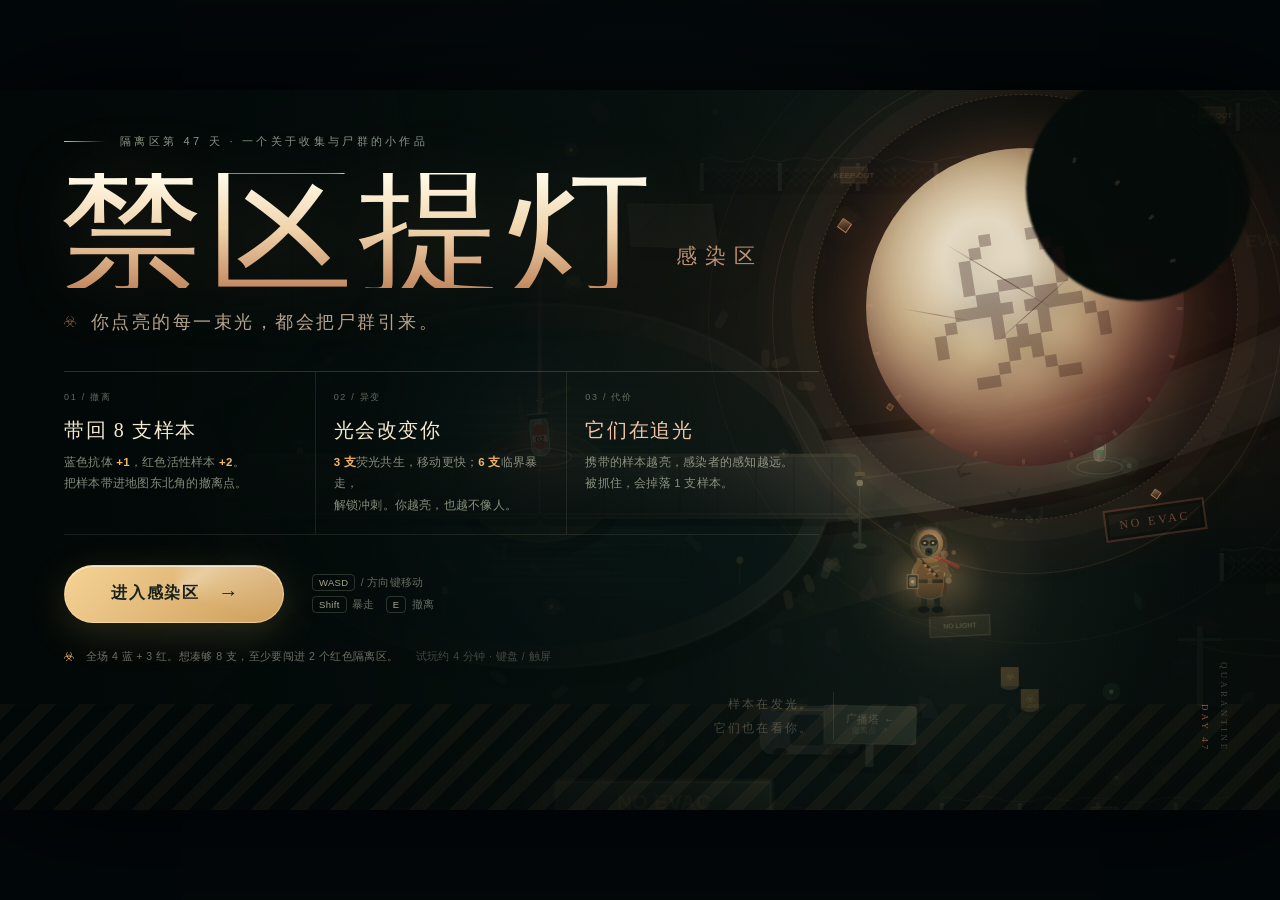
==== commit 9c571c0a: "Rename game to The Lantern Zone" ====
--- a/standalone.html
+++ b/standalone.html
@@ -1,12 +1,12 @@
 <!doctype html>
-<!-- 《拾光者·感染区》离线单文件版；所有 CSS / JS 已内联，可直接双击打开。 -->
+<!-- 《禁区提灯·感染区》离线单文件版；所有 CSS / JS 已内联，可直接双击打开。 -->
 <html lang="zh-CN">
 <head>
   <meta charset="utf-8">
   <meta name="viewport" content="width=device-width, initial-scale=1, viewport-fit=cover, user-scalable=no">
   <meta name="theme-color" content="#060f0d">
-  <meta name="description" content="《拾光者·感染区》—— 在封锁区收集荧光抗体样本，样本越亮能力越强，感染者也会从更远处发现你。带 8 支样本抵达撤离点。">
-  <title>拾光者 · 感染区</title>
+  <meta name="description" content="《禁区提灯·感染区》—— 在封锁区收集荧光抗体样本，样本越亮能力越强，感染者也会从更远处发现你。带 8 支样本抵达撤离点。">
+  <title>禁区提灯 · 感染区</title>
   <link rel="icon" href="data:image/svg+xml,%3Csvg xmlns='http://www.w3.org/2000/svg' viewBox='0 0 64 64'%3E%3Crect width='64' height='64' rx='14' fill='%23081210'/%3E%3Ccircle cx='32' cy='32' r='18' fill='none' stroke='%23b9d69b' stroke-width='3'/%3E%3Ccircle cx='32' cy='32' r='4' fill='%23f1c07d'/%3E%3Cpath d='M32 14v12M32 38v12M15 25l11 6M38 34l11 6M15 39l11-6M38 30l11-6' stroke='%23b9d69b' stroke-width='2.4' stroke-linecap='round'/%3E%3C/svg%3E">
   <style>
 :root{
@@ -822,13 +822,13 @@
 </head>
 <body>
   <div id="app">
-    <main id="stage" aria-label="拾光者·感染区 游戏画面">
+    <main id="stage" aria-label="禁区提灯·感染区 游戏画面">
       <canvas id="game" width="1280" height="720" aria-label="感染区游戏场景"></canvas>
 
       <div id="uiLayer">
         <div id="hud" class="hidden" aria-live="polite">
           <div class="status-card">
-            <div class="brand-mini"><span class="brand-cn">拾光者</span><span class="brand-en">QUARANTINE / DAY 47</span></div>
+            <div class="brand-mini"><span class="brand-cn">禁区提灯</span><span class="brand-en">QUARANTINE / DAY 47</span></div>
             <div class="light-block">
               <div class="light-numbers">
                 <span class="light-label">携带样本</span>
@@ -910,10 +910,10 @@
           <div class="title-left">
             <div class="eyebrow"><span class="eyebrow-line"></span>隔离区第 47 天 · 一个关于收集与尸群的小作品</div>
             <h1 class="game-title">
-              <span class="title-main">拾光者</span>
+              <span class="title-main">禁区提灯</span>
               <span class="title-sub">感染区</span>
             </h1>
-            <p class="tagline">你捡起的每一束光，都会把尸群引来。</p>
+            <p class="tagline">你点亮的每一束光，都会把尸群引来。</p>
 
             <div class="rules-grid">
               <article class="rule-card">
@@ -1022,7 +1022,7 @@
         </div>
 
         <div id="bootVeil" class="boot-veil">
-          <div class="boot-mark">拾光者</div>
+          <div class="boot-mark">禁区提灯</div>
           <div class="boot-line"><span></span></div>
         </div>
       </div>
@@ -1034,7 +1034,7 @@
   'use strict';
 
   /* ============================================================
-     拾光者 · 感染区
+     禁区提灯 · 感染区
      QUARANTINE / DAY 47
      一个不依赖外部素材的 Canvas 俯视角收集游戏。
      ============================================================ */
@@ -1503,7 +1503,7 @@
         master.gain.linearRampToValueAtTime(m ? 0 : 0.85, ac.currentTime + 0.25);
       }
       if (!silent) {
-        try { localStorage.setItem('lumenfall-muted', m ? '1' : '0'); } catch (e) {}
+        try { localStorage.setItem('lantern-zone-muted', m ? '1' : '0'); } catch (e) {}
       }
     }
 
@@ -5686,7 +5686,7 @@
 
   function init() {
     try {
-      state.muted = localStorage.getItem('lumenfall-muted') === '1';
+      state.muted = localStorage.getItem('lantern-zone-muted') === '1';
     } catch (e) {}
     dom.soundBtn.classList.toggle('is-muted', state.muted);
     const params = new URLSearchParams(location.search);
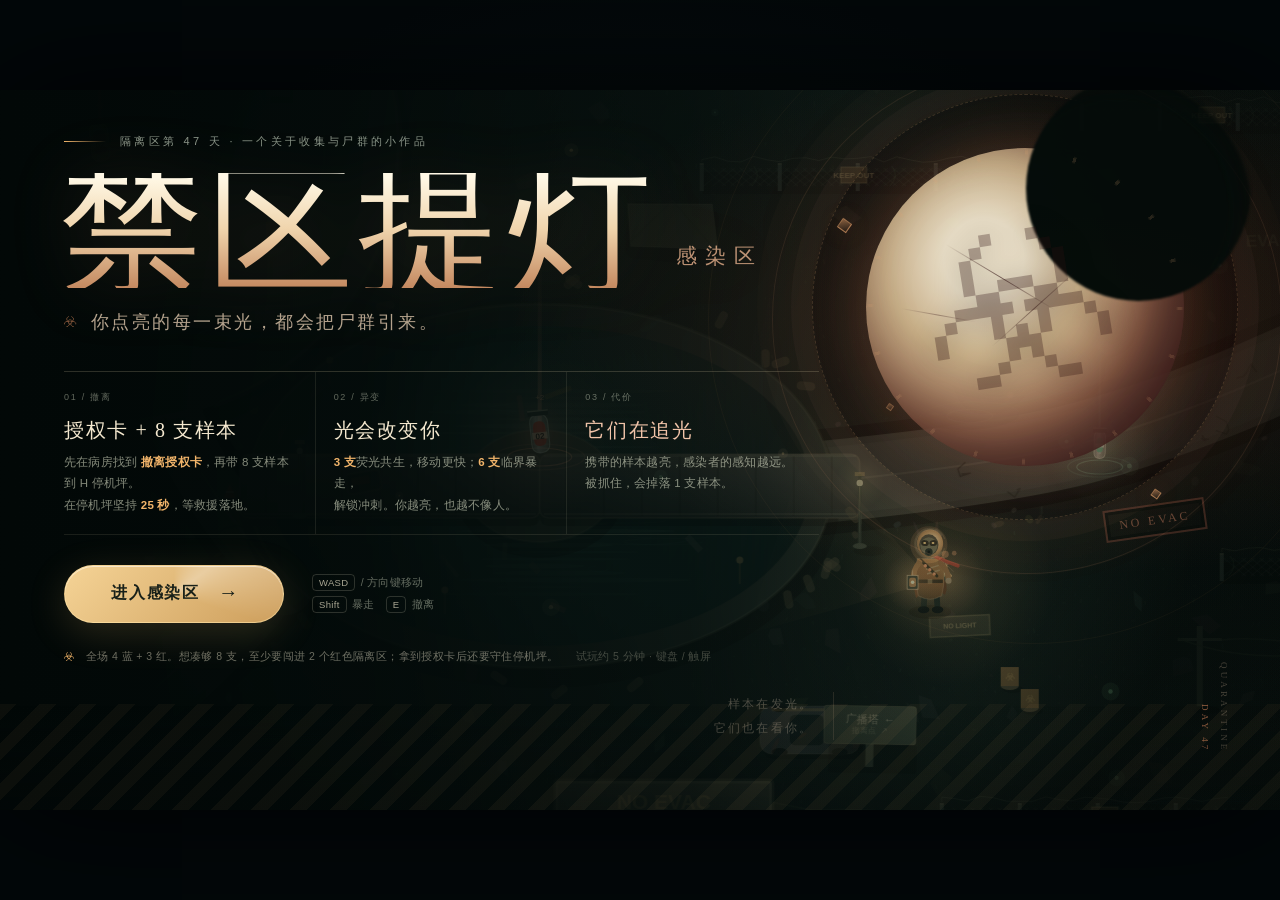
==== commit f93e914a: "Mobile version, longer evacuation flow, poster and CDN play page" ====
--- a/standalone.html
+++ b/standalone.html
@@ -1,11 +1,11 @@
 <!doctype html>
-<!-- 《禁区提灯·感染区》离线单文件版；所有 CSS / JS 已内联，可直接双击打开。 -->
+<!-- 《禁区提灯·感染区》离线单文件版；CSS / JS 已内联。 -->
 <html lang="zh-CN">
 <head>
   <meta charset="utf-8">
   <meta name="viewport" content="width=device-width, initial-scale=1, viewport-fit=cover, user-scalable=no">
   <meta name="theme-color" content="#060f0d">
-  <meta name="description" content="《禁区提灯·感染区》—— 在封锁区收集荧光抗体样本，样本越亮能力越强，感染者也会从更远处发现你。带 8 支样本抵达撤离点。">
+  <meta name="description" content="《禁区提灯·感染区》—— 在封锁区找到撤离授权卡、收集 8 支荧光抗体样本，在停机坪坚持 25 秒等待救援。样本越亮能力越强，感染者也会从更远处发现你。">
   <title>禁区提灯 · 感染区</title>
   <link rel="icon" href="data:image/svg+xml,%3Csvg xmlns='http://www.w3.org/2000/svg' viewBox='0 0 64 64'%3E%3Crect width='64' height='64' rx='14' fill='%23081210'/%3E%3Ccircle cx='32' cy='32' r='18' fill='none' stroke='%23b9d69b' stroke-width='3'/%3E%3Ccircle cx='32' cy='32' r='4' fill='%23f1c07d'/%3E%3Cpath d='M32 14v12M32 38v12M15 25l11 6M38 34l11 6M15 39l11-6M38 30l11-6' stroke='%23b9d69b' stroke-width='2.4' stroke-linecap='round'/%3E%3C/svg%3E">
   <style>
@@ -429,6 +429,28 @@
 .gem{width:6px;height:6px;display:inline-block;transform:rotate(45deg);border-radius:1px;}
 .gem.silver{background:#a8e9b7;box-shadow:0 0 8px rgba(144,226,164,.45);}
 .gem.gold{background:#e97c60;box-shadow:0 0 8px rgba(233,124,96,.55);}
+.keycard-row{
+  display:flex;align-items:center;gap:6px;
+  margin-top:7px;padding-top:7px;
+  border-top:1px solid rgba(221,214,184,.08);
+  font-size:8.5px;letter-spacing:.1em;
+  color:rgba(221,220,195,.42);
+  transition:color .3s ease;
+}
+.keycard-row b{margin-left:auto;font-weight:400;letter-spacing:.06em;color:rgba(229,153,125,.8);}
+.keycard-icon{
+  width:14px;height:10px;display:inline-block;
+  border:1px solid rgba(236,190,141,.55);border-radius:2px;
+  position:relative;transform:rotate(-8deg);
+  background:linear-gradient(135deg,rgba(246,209,158,.22),rgba(246,209,158,.03));
+}
+.keycard-icon:after{
+  content:"";position:absolute;left:2px;top:2px;width:4px;height:3px;
+  border-radius:50%;background:rgba(249,220,168,.6);
+}
+.keycard-row.has-card{color:rgba(211,238,191,.7);}
+.keycard-row.has-card b{color:#b7e9ae;}
+.keycard-row.has-card .keycard-icon{border-color:rgba(188,236,165,.7);box-shadow:0 0 10px rgba(150,226,150,.18);}
 .danger-block{margin-top:10px;padding-top:9px;border-top:1px solid rgba(221,214,184,.08);transition:color .25s ease;}
 .danger-line{display:flex;align-items:center;gap:6px;font-size:9px;letter-spacing:.12em;color:rgba(220,219,194,.42);}
 .danger-line b{margin-left:auto;font-weight:400;color:rgba(224,220,193,.58);letter-spacing:.06em;}
@@ -458,6 +480,28 @@
 .objective-kicker{display:block;font-size:6.8px;letter-spacing:.32em;color:rgba(231,202,143,.55);margin-bottom:2px;}
 .objective-pill strong{font-size:11px;font-weight:400;letter-spacing:.1em;color:rgba(244,235,213,.78);white-space:nowrap;}
 .objective-pill strong em{font-style:normal;color:var(--gold);}
+.evac-hud{
+  position:absolute;left:50%;top:118px;transform:translateX(-50%);
+  width:280px;padding:10px 18px 11px;
+  z-index:16;text-align:center;
+  border:1px solid rgba(239,170,115,.42);
+  border-radius:10px;
+  background:linear-gradient(160deg,rgba(46,24,16,.9),rgba(8,19,18,.82));
+  box-shadow:0 18px 50px rgba(0,0,0,.35),0 0 30px rgba(232,133,85,.1);
+  backdrop-filter:blur(11px);-webkit-backdrop-filter:blur(11px);
+  transition:opacity .3s ease,visibility .3s ease,border-color .3s ease;
+}
+.evac-hud.urgent{border-color:rgba(252,132,96,.7);box-shadow:0 18px 50px rgba(0,0,0,.35),0 0 34px rgba(235,104,77,.2);}
+.evac-hud.is-paused{border-color:rgba(239,203,139,.32);}
+.evac-topline{display:flex;align-items:center;justify-content:space-between;gap:10px;font-size:6.4px;letter-spacing:.2em;color:rgba(227,182,139,.48);}
+.evac-topline b{font-weight:400;font-family:var(--serif);font-size:10px;letter-spacing:.14em;color:#f0c28e;}
+.evac-time{display:flex;align-items:baseline;justify-content:center;gap:5px;margin:2px 0 4px;}
+.evac-time b{font-family:Georgia,var(--serif);font-size:32px;font-weight:400;line-height:1;color:#ffe0b0;letter-spacing:.02em;text-shadow:0 0 22px rgba(247,171,110,.28);}
+.evac-time em{font-style:normal;font-family:Georgia,serif;font-size:11px;color:rgba(246,199,151,.5);}
+.evac-track{height:3px;border-radius:3px;background:rgba(237,197,148,.1);overflow:hidden;margin:0 2px 7px;}
+.evac-track i{display:block;height:100%;width:100%;background:linear-gradient(90deg,#edd39a,#d97d55);border-radius:3px;transition:width .2s linear;}
+.evac-hud small{display:block;font-size:7.4px;line-height:1.5;letter-spacing:.08em;color:rgba(237,213,178,.46);}
+.evac-hud.urgent .evac-time b{animation:evac-blink 1s steps(2,end) infinite;}
 .top-actions{position:absolute;right:24px;top:24px;display:flex;gap:8px;}
 .icon-btn{
   width:36px;height:36px;border-radius:50%;
@@ -666,6 +710,7 @@
 .rule-list span{color:rgba(221,219,195,.56);}
 .key-list{display:flex;flex-direction:column;gap:10px;}
 .key-list>div{display:flex;align-items:center;gap:6px;}
+.touch-help{display:none;}
 .key-list em{font-style:normal;font-size:9px;color:rgba(221,218,193,.5);margin-left:4px;}
 .pause-tip{
   margin-top:21px;padding:10px 12px;
@@ -750,7 +795,8 @@
 .dpad-btn.left{left:4px;top:52px;}
 .dpad-btn.down{left:52px;bottom:4px;}
 .dpad-btn.right{right:4px;top:52px;}
-.dpad-core{position:absolute;left:63px;top:63px;width:28px;height:28px;border-radius:50%;border:1px solid rgba(236,219,183,.13);}
+.dpad-core{position:absolute;left:63px;top:63px;width:28px;height:28px;border-radius:50%;border:1px solid rgba(236,219,183,.13);transition:transform .08s linear, background .12s ease, border-color .12s ease;}
+.dpad.is-dragging .dpad-core{border-color:rgba(245,208,148,.48);background:rgba(239,205,146,.1);box-shadow:0 0 18px rgba(235,190,117,.16);}
 .touch-actions{position:absolute;right:24px;bottom:26px;display:flex;align-items:flex-end;gap:10px;}
 .touch-dash{
   width:82px;height:82px;border-radius:50%;
@@ -780,6 +826,137 @@
 .rotate-phone{font-size:58px;color:rgba(244,215,159,.8);transform:rotate(90deg);margin-bottom:12px;animation:rotate-hint 3s ease-in-out infinite;}
 .rotate-hint strong{font-family:var(--serif);font-size:22px;font-weight:400;letter-spacing:.14em;color:#f1e4c8;}
 .rotate-hint span{font-size:11px;letter-spacing:.05em;color:rgba(224,218,192,.46);}
+
+/* ============ mobile / touch mode ============ */
+.fullscreen-btn{display:none;}
+.mobile-start{display:none;}
+
+.touch-mode .title-left,
+.touch-mode .title-right{display:none;}
+.touch-mode .mobile-start{
+  display:flex;
+  position:absolute;left:50%;top:50%;z-index:4;
+  width:680px;
+  transform:translate(-50%,-52%);
+  flex-direction:column;align-items:flex-start;
+  padding:28px 36px 26px;
+  border:1px solid rgba(234,218,179,.18);
+  border-radius:12px;
+  background:linear-gradient(155deg,rgba(8,25,23,.9),rgba(4,13,14,.86));
+  box-shadow:0 30px 90px rgba(0,0,0,.42), inset 0 1px 0 rgba(255,245,214,.06);
+  backdrop-filter:blur(12px);-webkit-backdrop-filter:blur(12px);
+}
+.mobile-kicker{display:flex;align-items:center;gap:8px;font-size:7px;letter-spacing:.28em;color:rgba(230,196,142,.55);}
+.mobile-kicker span{width:22px;height:1px;background:rgba(235,194,137,.45);}
+.mobile-start h2{
+  margin:12px 0 0;
+  font-family:var(--serif);font-weight:400;font-size:64px;line-height:1;
+  letter-spacing:.08em;color:#f7ecd4;
+  text-shadow:0 4px 30px rgba(222,157,103,.16);
+}
+.mobile-tagline{margin:9px 0 0;font-family:var(--serif);font-size:16px;letter-spacing:.1em;color:rgba(236,211,184,.74);}
+.mobile-steps{display:grid;grid-template-columns:repeat(3,1fr);gap:0;width:100%;margin:22px 0 20px;border-top:1px solid rgba(234,214,176,.14);border-bottom:1px solid rgba(234,214,176,.1);}
+.mobile-steps div{display:flex;align-items:center;gap:9px;padding:12px 12px 12px 0;border-right:1px solid rgba(234,214,176,.09);}
+.mobile-steps div + div{padding-left:14px;}
+.mobile-steps div:last-child{border-right:0;}
+.mobile-steps b{font-family:Georgia,serif;font-size:20px;font-weight:400;color:rgba(232,186,126,.62);}
+.mobile-steps span{font-size:12px;line-height:1.55;letter-spacing:.04em;color:rgba(230,222,198,.64);}
+.mobile-start-btn{height:78px;min-width:290px;font-size:19px;}
+.mobile-controls{margin:14px 0 0;font-size:10px;letter-spacing:.06em;color:rgba(226,220,196,.52);}
+.mobile-note{margin:5px 0 0;font-size:9px;line-height:1.5;letter-spacing:.03em;color:rgba(226,220,196,.29);}
+.touch-mode .fullscreen-btn{display:flex;}
+.touch-mode .brand-en{display:none;}
+.touch-mode .status-card{left:18px;top:16px;width:310px;padding:17px 19px 15px;}
+.touch-mode .brand-cn{font-size:17px;}
+.touch-mode .light-label{font-size:10px;}
+.touch-mode .light-value b{font-size:33px;}
+.touch-mode .light-value i{font-size:10px;}
+.touch-mode .light-pips{gap:7px;height:17px;}
+.touch-mode .pip{width:12px;height:12px;}
+.touch-mode .mini-counts{gap:18px;margin-top:10px;padding-top:9px;}
+.touch-mode .mini-count{font-size:10px;}
+.touch-mode .gem{width:7px;height:7px;}
+.touch-mode .keycard-row{font-size:10px;margin-top:8px;padding-top:8px;}
+.touch-mode .keycard-icon{width:17px;height:12px;}
+.touch-mode .danger-block{margin-top:9px;padding-top:8px;}
+.touch-mode .danger-line{font-size:10px;}
+.touch-mode .danger-bars{gap:5px;}
+.touch-mode .danger-bars i{height:4px;}
+.touch-mode .objective-pill{top:16px;min-width:390px;max-width:500px;padding:11px 24px 9px;}
+.touch-mode .objective-kicker{font-size:8px;}
+.touch-mode .objective-pill strong{font-size:13px;line-height:1.35;white-space:normal;}
+.touch-mode .top-actions{right:18px;top:16px;gap:9px;}
+.touch-mode .icon-btn{width:64px;height:64px;}
+.touch-mode .icon-btn svg{width:26px;height:26px;}
+.touch-mode .alert-banner{top:100px;padding:10px 20px 10px 14px;font-size:11px;gap:10px;}
+.touch-mode .toasts{min-width:0;}
+.touch-mode .toast{min-width:360px;padding:12px 20px;gap:12px;}
+.touch-mode .toast-copy b{font-size:13px;}
+.touch-mode .toast-copy span{font-size:10px;line-height:1.6;}
+.touch-mode .toast.ability{min-width:410px;padding:14px 22px;}
+.touch-mode .toast.ability .toast-copy b{font-size:17px;}
+.touch-mode .toast.ability .toast-copy span{font-size:11px;}
+.touch-mode .toast.story{max-width:520px;}
+.touch-mode .toast.story .toast-copy b{font-size:16px;}
+.touch-mode .toast.story .toast-copy span{font-size:10.5px;}
+.touch-mode .interact-prompt{bottom:132px;min-width:270px;padding:12px 18px 12px 13px;gap:12px;}
+.touch-mode .prompt-key{width:37px;height:37px;font-size:13px;}
+.touch-mode .prompt-copy b{font-size:16px;}
+.touch-mode .prompt-copy small{font-size:10px;}
+.touch-mode .prompt-arrow{font-size:19px;}
+.touch-mode .evac-hud{top:148px;width:340px;padding:12px 22px 14px;}
+.touch-mode .evac-topline{font-size:7.5px;}
+.touch-mode .evac-topline b{font-size:12px;}
+.touch-mode .evac-time b{font-size:40px;}
+.touch-mode .evac-time em{font-size:13px;}
+.touch-mode .evac-track{height:4px;}
+.touch-mode .evac-hud small{font-size:9px;}
+.touch-mode .dpad{left:18px;bottom:18px;width:224px;height:224px;}
+.touch-mode .dpad-btn{width:76px;height:76px;font-size:22px;border-radius:18px;}
+.touch-mode .dpad-btn.up{left:74px;top:4px;}
+.touch-mode .dpad-btn.left{left:4px;top:74px;}
+.touch-mode .dpad-btn.down{left:74px;bottom:4px;}
+.touch-mode .dpad-btn.right{right:4px;top:74px;}
+.touch-mode .dpad-core{left:93px;top:93px;width:38px;height:38px;}
+.touch-mode .touch-actions{right:18px;bottom:20px;gap:13px;}
+.touch-mode .touch-dash{width:96px;height:96px;font-size:16px;}
+.touch-mode .touch-dash small{font-size:8px;}
+.touch-mode .touch-interact{right:112px;bottom:124px;height:58px;min-width:132px;font-size:13px;}
+.touch-mode .hint-strip{display:none;}
+.touch-mode .status-card,
+.touch-mode .objective-pill,
+.touch-mode .interact-prompt,
+.touch-mode .toast,
+.touch-mode .evac-hud,
+.touch-mode .modal,
+.touch-mode .top-actions .icon-btn,
+.touch-mode .dpad-btn,
+.touch-mode .touch-dash,
+.touch-mode .mobile-start{
+  -webkit-backdrop-filter:none !important;
+  backdrop-filter:none !important;
+}
+.touch-mode .modal{width:1010px;padding:36px 42px 32px;}
+.touch-mode .desktop-help{display:none;}
+.touch-mode .touch-help{display:flex;}
+.touch-mode .win-footnote{display:none;}
+.touch-mode .pause-modal h2{font-size:42px;}
+.touch-mode .pause-columns{gap:38px;margin-top:22px;padding-top:20px;}
+.touch-mode .pause-columns h3{font-size:11px;margin-bottom:12px;}
+.touch-mode .rule-list{gap:8px;}
+.touch-mode .rule-list li{grid-template-columns:54px 1fr;gap:10px;font-size:13px;line-height:1.55;}
+.touch-mode .key-list{gap:8px;}
+.touch-mode .key-list em{font-size:12px;}
+.touch-mode .pause-tip{font-size:12px;margin-top:14px;padding:8px 12px;line-height:1.6;}
+.touch-mode .pause-modal .small-btn{height:52px;min-width:190px;font-size:14px;margin-top:18px;}
+.touch-mode .win-content{width:760px;padding:14px;}
+.touch-mode .win-content h2{font-size:70px;}
+.touch-mode .win-line{font-size:18px;margin:15px 0 22px;line-height:1.8;}
+.touch-mode .win-stats{width:560px;}
+.touch-mode .win-stats span{font-size:10px;}
+.touch-mode .win-stats b{font-size:24px;}
+.touch-mode .win-content blockquote{font-size:15px;margin:18px 0 18px;}
+.touch-mode .win-content .primary-btn{height:58px;min-width:210px;font-size:15px;}
 
 /* ============ boot ============ */
 .boot-veil{
@@ -809,6 +986,7 @@
 @keyframes win-breathe{0%,100%{transform:translate(-50%,-50%) scale(.97);opacity:.7;}50%{transform:translate(-50%,-50%) scale(1.04);opacity:1;}}
 @keyframes boot-load{0%{transform:translateX(-45px);}100%{transform:translateX(90px);}}
 @keyframes rotate-hint{0%,100%{transform:rotate(90deg) translateY(0);}50%{transform:rotate(90deg) translateY(-7px);}}
+@keyframes evac-blink{0%,49%{opacity:1;}50%,100%{opacity:.38;}}
 
 @media (orientation: portrait) and (max-width:900px){
   .rotate-hint{display:flex;}
@@ -840,6 +1018,11 @@
               <span class="mini-count silver-count"><i class="gem silver"></i>蓝 <b id="silverCount">0</b><em>/4</em></span>
               <span class="mini-count gold-count"><i class="gem gold"></i>红 <b id="goldCount">0</b><em>/3</em></span>
             </div>
+            <div class="keycard-row" id="keycardRow">
+              <span class="keycard-icon" aria-hidden="true"></span>
+              <span>撤离授权卡</span>
+              <b id="keycardState">未取得</b>
+            </div>
             <div class="danger-block" id="dangerBlock">
               <div class="danger-line"><span class="eye-mark" aria-hidden="true"></span><span>感染者感知</span><b id="dangerWord">微弱</b></div>
               <div class="danger-bars" id="dangerBars" aria-hidden="true">
@@ -853,7 +1036,17 @@
             <strong id="objectiveText">带 8 支样本到撤离点</strong>
           </div>
 
+          <div id="evacHud" class="evac-hud hidden" aria-live="assertive">
+            <div class="evac-topline"><span>HELICOPTER INBOUND</span><b>救援降落</b></div>
+            <div class="evac-time"><b id="evacTimeLabel">00:25</b><em>s</em></div>
+            <div class="evac-track"><i id="evacProgress"></i></div>
+            <small id="evacHint">留在 H 停机坪，坚持到螺旋桨落地</small>
+          </div>
+
           <div class="top-actions">
+            <button id="fullscreenBtn" class="icon-btn fullscreen-btn" type="button" aria-label="进入全屏" title="全屏">
+              <svg viewBox="0 0 24 24" aria-hidden="true"><path d="M4 9V4h5M20 9V4h-5M4 15v5h5M20 15v5h-5"/></svg>
+            </button>
             <button id="soundBtn" class="icon-btn" type="button" aria-label="静音" title="声音（M）">
               <svg class="ico-sound" viewBox="0 0 24 24" aria-hidden="true"><path d="M4 9v6h4l5 4V5L8 9H4z"/><path class="wave" d="M16 8.5a5 5 0 0 1 0 7M18.5 6a8.5 8.5 0 0 1 0 12"/></svg>
             </button>
@@ -893,7 +1086,7 @@
         <div id="cinemaBars" class="cinema-bars" aria-hidden="true"></div>
 
         <div id="touchControls" class="touch-controls" aria-hidden="true">
-          <div class="dpad">
+          <div id="dpad" class="dpad" aria-label="拖动方向键">
             <button class="dpad-btn up" type="button" data-move="up" aria-label="向上">▲</button>
             <button class="dpad-btn left" type="button" data-move="left" aria-label="向左">◀</button>
             <button class="dpad-btn down" type="button" data-move="down" aria-label="向下">▼</button>
@@ -918,8 +1111,8 @@
             <div class="rules-grid">
               <article class="rule-card">
                 <span class="rule-index">01 / 撤离</span>
-                <h3>带回 8 支样本</h3>
-                <p>蓝色抗体 <b>+1</b>，红色活性样本 <b>+2</b>。<br>把样本带进地图东北角的撤离点。</p>
+                <h3>授权卡 + 8 支样本</h3>
+                <p>先在病房找到 <b>撤离授权卡</b>，再带 8 支样本到 H 停机坪。<br>在停机坪坚持 <b>25 秒</b>，等救援落地。</p>
               </article>
               <article class="rule-card">
                 <span class="rule-index">02 / 异变</span>
@@ -945,7 +1138,25 @@
               </div>
             </div>
 
-            <p class="title-footnote"><span class="footnote-star">☣</span> 全场 4 蓝 + 3 红。想凑够 8 支，至少要闯进 2 个红色隔离区。<span class="footnote-dim">试玩约 4 分钟 · 键盘 / 触屏</span></p>
+            <p class="title-footnote"><span class="footnote-star">☣</span> 全场 4 蓝 + 3 红。想凑够 8 支，至少要闯进 2 个红色隔离区；拿到授权卡后还要守住停机坪。<span class="footnote-dim">试玩约 5 分钟 · 键盘 / 触屏</span></p>
+          </div>
+
+          <div class="mobile-start" id="mobileStart">
+            <div class="mobile-kicker"><span></span>QUARANTINE / DAY 47</div>
+            <h2>禁区提灯</h2>
+            <p class="mobile-tagline">你点亮的每一束光，都会把尸群引来。</p>
+            <div class="mobile-steps">
+              <div><b>01</b><span>病房拿<br>授权卡</span></div>
+              <div><b>02</b><span>带 8 支<br>样本撤离</span></div>
+              <div><b>03</b><span>停机坪<br>守 25 秒</span></div>
+            </div>
+            <button id="mobileStartBtn" class="primary-btn mobile-start-btn" type="button">
+              <span class="btn-glow"></span>
+              <span class="btn-label">横屏开始</span>
+              <span class="btn-arrow">→</span>
+            </button>
+            <p class="mobile-controls">左侧方向键移动 · 右侧「暴走」/「检查控制台」</p>
+            <p class="mobile-note">建议横屏游玩；进入游戏后点右上角 ⛶ 可全屏。iPhone 请手动旋转屏幕。</p>
           </div>
 
           <div class="title-right" aria-hidden="true">
@@ -975,7 +1186,8 @@
               <div>
                 <h3>生存规则</h3>
                 <ul class="rule-list">
-                  <li><b>撤离</b><span>带 8 支样本抵达撤离点，按 E 呼叫救援。</span></li>
+                  <li><b>撤离</b><span>先在病房取得授权卡，带 8 支样本到 H 停机坪，在停机坪坚持 25 秒等救援。</span></li>
+                  <li><b>授权</b><span>金色卡片在病房病床旁；没有它，撤离控制台不会启动。</span></li>
                   <li><b>拾取</b><span>蓝色 +1，红色 +2；靠近自动拾取。</span></li>
                   <li><b>异变</b><span>3 支荧光共生提速，6 支解锁暴走。</span></li>
                   <li><b>感知</b><span>样本越亮，感染者看得越远；围栏能挡住视线。</span></li>
@@ -984,14 +1196,21 @@
               </div>
               <div>
                 <h3>操作</h3>
-                <div class="key-list">
+                <div class="key-list desktop-help">
                   <div><span class="keycap">WASD</span><span class="keycap">方向键</span><em>移动</em></div>
                   <div><span class="keycap">Shift</span><em>暴走冲刺（6 支样本解锁）</em></div>
-                  <div><span class="keycap">E</span><em>进入撤离点</em></div>
+                  <div><span class="keycap">E</span><em>检查控制台 / 呼叫救援</em></div>
                   <div><span class="keycap">M</span><em>静音 / 恢复声音</em></div>
                   <div><span class="keycap">Esc</span><em>暂停 / 继续</em></div>
                 </div>
-                <div class="pause-tip">提示：先拿蓝，还是先闯红区？带着越多样本，感染者的视野越远。</div>
+                <div class="key-list touch-help">
+                  <div><span class="keycap">左侧</span><em>在圆盘上拖动，控制移动方向</em></div>
+                  <div><span class="keycap">暴走</span><em>右下按钮，6 支样本后解锁</em></div>
+                  <div><span class="keycap">控制台</span><em>靠近 H 停机坪后点击</em></div>
+                  <div><span class="keycap">⛶</span><em>右上角进入全屏</em></div>
+                  <div><span class="keycap">❚❚</span><em>右上角暂停</em></div>
+                </div>
+                <div class="pause-tip">提示：先拿授权卡再凑样本，或边收集边闯红区。守点时倒计时只在停机坪圈内推进。</div>
               </div>
             </div>
             <button id="resumeBtn2" class="primary-btn small-btn" type="button">继续行动 <span>→</span></button>
@@ -1001,9 +1220,9 @@
         <section id="winScreen" class="screen win-screen hidden">
           <div class="win-glow"></div>
           <div class="win-content">
-            <span class="modal-kicker">EVAC SIGNAL RECEIVED</span>
-            <h2>信号，亮了。</h2>
-            <p class="win-line">你带回了 <b id="winLight">8</b> 支荧光抗体。<br>救援队的螺旋桨声正在靠近。</p>
+            <span class="modal-kicker">HELICOPTER LANDED / EVAC COMPLETE</span>
+            <h2>救援落地。</h2>
+            <p class="win-line">你带回了 <b id="winLight">8</b> 支荧光抗体，<br>也守住了最后 25 秒。</p>
             <div class="win-stats">
               <div><span>撤离用时</span><b id="statTime">0:00</b></div>
               <div><span>被感染者抓住</span><b id="statCaught">0</b></div>
@@ -1236,6 +1455,10 @@
     { id: 'red-2', type: 'red', value: 2, x: 2295, y: 1200, seed: 6 },
     { id: 'red-3', type: 'red', value: 2, x: 560, y: 428, seed: 7 }
   ];
+
+  // 撤离授权卡放在病房内，玩家必须先进入红区拿到它。
+  const KEYCARD_DEF = { id: 'keycard', type: 'keycard', value: 0, x: 2180, y: 1310, seed: 8 };
+  const EVAC_HOLD = 25;
 
   const ZOMBIE_DEFS = [
     {
@@ -1322,18 +1545,25 @@
   const $ = id => document.getElementById(id);
   const dom = {
     stage: $('stage'), uiLayer: $('uiLayer'), canvas: $('game'), hud: $('hud'),
-    title: $('titleScreen'), startBtn: $('startBtn'), pause: $('pauseScreen'),
-    pauseBtn: $('pauseBtn'), resumeBtn: $('resumeBtn'), resumeBtn2: $('resumeBtn2'),
-    win: $('winScreen'), replayBtn: $('replayBtn'), soundBtn: $('soundBtn'),
+    title: $('titleScreen'), startBtn: $('startBtn'), mobileStartBtn: $('mobileStartBtn'),
+    pause: $('pauseScreen'), pauseBtn: $('pauseBtn'), resumeBtn: $('resumeBtn'), resumeBtn2: $('resumeBtn2'),
+    win: $('winScreen'), replayBtn: $('replayBtn'), soundBtn: $('soundBtn'), fullscreenBtn: $('fullscreenBtn'),
     lightNow: $('lightNow'), lightPips: $('lightPips'),
     silverCount: $('silverCount'), goldCount: $('goldCount'),
+    keycardRow: $('keycardRow'), keycardState: $('keycardState'),
     dangerBars: $('dangerBars'), dangerWord: $('dangerWord'), dangerBlock: $('dangerBlock'),
     objectiveText: $('objectiveText'), alertBanner: $('alertBanner'),
+    evacHud: $('evacHud'), evacTimeLabel: $('evacTimeLabel'),
+    evacProgress: $('evacProgress'), evacHint: $('evacHint'),
     hintStrip: $('hintStrip'), interactPrompt: $('interactPrompt'),
+    promptTitle: document.querySelector('#interactPrompt .prompt-copy b'),
+    promptSmall: document.querySelector('#interactPrompt .prompt-copy small'),
     wayfinder: $('wayfinder'), wayfinderArrow: document.querySelector('.wayfinder-arrow'),
+    wayfinderLabel: document.querySelector('.wayfinder-label'),
     toasts: $('toasts'), damageFx: $('damageFx'), pickupFx: $('pickupFx'),
     cinemaBars: $('cinemaBars'), bootVeil: $('bootVeil'),
     touchControls: $('touchControls'), touchDash: $('touchDash'), touchInteract: $('touchInteract'),
+    dpad: $('dpad'), dpadCore: document.querySelector('#dpad .dpad-core'),
     rotateHint: $('rotateHint'), winLight: $('winLight'), statTime: $('statTime'),
     statCaught: $('statCaught'), statCollect: $('statCollect')
   };
@@ -1360,6 +1590,12 @@
     red: 0,
     caught: 0,
     form: 0,
+    keycard: false,
+    evacActive: false,
+    evacTime: EVAC_HOLD,
+    evacInside: false,
+    evacSpawned: false,
+    evacComplete: false,
     camera: { x: 460, y: 360 },
     shake: 0,
     titleTime: 0,
@@ -1405,6 +1641,7 @@
     dashRequested: false,
     interactRequested: false
   };
+  let resetTouchStick = () => {};
 
   const GATE = {
     x: 2320,
@@ -1666,6 +1903,12 @@
     if (toastQueue.length > 2) toastQueue.shift();
     toastQueue.push({ title, sub, options });
     if (!toastBusy) nextToast();
+  }
+
+  function clearToasts() {
+    toastQueue.length = 0;
+    toastBusy = false;
+    dom.toasts.innerHTML = '';
   }
 
   function nextToast() {
@@ -3506,42 +3749,86 @@
      ============================================================ */
 
   function makePickups() {
-    return SAMPLE_DEFS.map(p => Object.assign({}, p, {
+    const samples = SAMPLE_DEFS.map(p => Object.assign({}, p, {
       taken: false,
       bob: Math.random() * TAU,
       notBefore: 0,
       wisp: false
     }));
+    samples.push(Object.assign({}, KEYCARD_DEF, {
+      taken: false,
+      bob: Math.random() * TAU,
+      notBefore: 0,
+      wisp: false
+    }));
+    return samples;
+  }
+
+  function makeZombie(def, i) {
+    const start = def.waypoints[0];
+    return {
+      id: def.id,
+      name: def.name,
+      x: start[0],
+      y: start[1],
+      waypoints: def.waypoints.map(p => ({ x: p[0], y: p[1] })),
+      wp: 1,
+      state: 'patrol',
+      facing: 0,
+      awareness: 0,
+      dazed: 0,
+      lostTimer: 0,
+      chaseTimer: 0,
+      lastKnown: { x: start[0], y: start[1] },
+      path: null,
+      pathTimer: 0,
+      repath: 0,
+      speedMul: def.speed,
+      rangeBias: def.range,
+      accent: def.accent,
+      eye: def.eye,
+      phase: i * 1.7 + 0.6,
+      scale: 0.96 + (i % 2) * 0.08,
+      temporary: !!def.temporary
+    };
   }
 
   function makeZombies() {
-    return ZOMBIE_DEFS.map((def, i) => {
-      const start = def.waypoints[0];
-      return {
-        id: def.id,
-        name: def.name,
-        x: start[0],
-        y: start[1],
-        waypoints: def.waypoints.map(p => ({ x: p[0], y: p[1] })),
-        wp: 1,
-        state: 'patrol',
-        facing: 0,
-        awareness: 0,
-        dazed: 0,
-        lostTimer: 0,
-        chaseTimer: 0,
-        lastKnown: { x: start[0], y: start[1] },
-        path: null,
-        pathTimer: 0,
-        repath: 0,
-        speedMul: def.speed,
-        rangeBias: def.range,
-        accent: def.accent,
-        eye: def.eye,
-        phase: i * 1.7 + 0.6,
-        scale: 0.96 + (i % 2) * 0.08
-      };
-    });
+    return ZOMBIE_DEFS.map((def, i) => makeZombie(def, i));
+  }
+
+  function spawnSurgeZombie(id, x, y, index) {
+    const z = makeZombie({
+      id,
+      name: '循声而来的感染者',
+      waypoints: [[x, y]],
+      speed: 0.86,
+      range: 30,
+      accent: '#564a3c',
+      eye: '#ffb98f',
+      temporary: true
+    }, 5 + index);
+    z.x = x;
+    z.y = y;
+    z.waypoints = [{ x, y }, { x, y }];
+    z.wp = 1;
+    z.state = 'chase';
+    z.awareness = 1;
+    z.chaseTimer = 0;
+    z.lastKnown = { x: player.x, y: player.y };
+    z.scale = 1.04;
+    state.zombies.push(z);
+    return z;
+  }
+
+  function spawnEvacSurge() {
+    if (state.evacSpawned) return;
+    state.evacSpawned = true;
+    spawnSurgeZombie('surge-1', 2110, 610, 1);
+    spawnSurgeZombie('surge-2', 2490, 600, 2);
+    Sound.ability(2);
+    state.shake = Math.max(state.shake, 6);
+    toast('它们听见螺旋桨了', '守住停机坪。被扑中会掉样本，别把它们丢在圈外。', { tone: 'warn', icon: '!', duration: 4400 });
   }
 
   function resetGame() {
@@ -3552,6 +3839,12 @@
     state.red = 0;
     state.caught = 0;
     state.form = 0;
+    state.keycard = false;
+    state.evacActive = false;
+    state.evacTime = EVAC_HOLD;
+    state.evacInside = false;
+    state.evacSpawned = false;
+    state.evacComplete = false;
     state.shake = 0;
     state.winTime = 0;
     state.anyChase = false;
@@ -3588,7 +3881,11 @@
     dom.cinemaBars.classList.remove('active');
     dom.interactPrompt.classList.remove('show');
     dom.touchInteract.classList.add('hidden');
+    dom.touchControls.classList.remove('show');
     dom.wayfinder.classList.add('hidden');
+    dom.evacHud.classList.add('hidden');
+    dom.evacHud.classList.remove('urgent', 'is-paused');
+    dom.keycardRow.classList.remove('has-card');
     updateHUD(true);
     updateHints();
     updateTouchUI();
@@ -3774,6 +4071,24 @@
 
   function collect(p) {
     p.taken = true;
+    if (p.type === 'keycard') {
+      state.keycard = true;
+      haptic(18);
+      Sound.ability(1);
+      burst(p.x, p.y - 16, 'rgba(246,209,148,.95)', 34, 190, 2.8, 16);
+      burst(p.x, p.y - 16, 'rgba(164,232,168,.65)', 20, 140, 2.2, 0);
+      floatText(p.x, p.y - 44, '撤离授权卡', '#ffe2a7', 15);
+      state.shake = 5;
+      updateHUD(true);
+      updateHints();
+      if (state.samples >= GOAL) {
+        toast('拿到撤离授权卡', '样本与授权都齐了。去东北角的 H 停机坪，准备守住救援降落。', { tone: 'story', icon: '▣', duration: 5000 });
+      } else {
+        toast('拿到撤离授权卡', `控制台解锁了。还差 ${GOAL - state.samples} 支样本，再去停机坪。`, { tone: 'story', icon: '▣', duration: 4400 });
+      }
+      return;
+    }
+    haptic(p.type === 'red' ? 22 : 12);
     const old = state.samples;
     const oldForm = state.form;
     state.samples += p.value;
@@ -3822,7 +4137,11 @@
   }
 
   function showGateReadyToast() {
-    toast('撤离信号已锁定', '8 支样本已齐。前往东北角的撤离点，按 E 呼叫救援。', { tone: 'story', icon: '☣', duration: 5000 });
+    if (!state.keycard) {
+      toast('样本已齐，但控制台还锁着', '去病房找到撤离授权卡。拿到后，再回东北角的 H 停机坪。', { tone: 'warn', icon: '▣', duration: 5200 });
+    } else {
+      toast('撤离条件齐了', '授权卡与 8 支样本都在。前往 H 停机坪，按 E 呼叫救援，然后守住 25 秒。', { tone: 'story', icon: '☣', duration: 5200 });
+    }
     state.gateEnoughShown = false;
   }
 
@@ -3830,7 +4149,7 @@
     for (const p of state.pickups) {
       if (p.taken) continue;
       if (p.notBefore > state.elapsed) continue;
-      const r = p.type === 'red' ? 36 : (p.wisp ? 27 : 31);
+      const r = p.type === 'red' ? 36 : p.type === 'keycard' ? 34 : (p.wisp ? 27 : 31);
       if (dist(player.x, player.y - 8, p.x, p.y - 8) < r) collect(p);
     }
     if (!state.firstRedHint) {
@@ -3870,6 +4189,7 @@
 
   function hurt(z) {
     if (state.phase !== 'playing' || player.invuln > 0) return;
+    haptic(35);
     state.caught++;
     const had = state.samples > 0;
     if (had) {
@@ -4073,25 +4393,40 @@
     const d = dist(player.x, player.y, GATE.interactX, GATE.interactY);
     state.nearGate = d < GATE.radius;
     const enough = state.samples >= GOAL;
-
-    if (state.nearGate && !enough) {
-      state.gateHintCooldown -= dt;
-      if (state.gateHintCooldown <= 0) {
-        state.gateHintCooldown = 4.5;
-        toast('撤离点还不能启动', `信号灯需要 8 支样本，你还差 ${GOAL - state.samples} 支。`, { tone: 'warn', icon: '☣', duration: 3000 });
+    const ready = enough && state.keycard;
+
+    if (state.evacActive) {
+      updateEvac(dt);
+      dom.interactPrompt.classList.remove('show');
+      dom.touchInteract.classList.add('hidden');
+      dom.wayfinder.classList.add('hidden');
+      return;
+    }
+
+    if (state.nearGate && !state.gateEnoughShown) {
+      state.gateEnoughShown = true;
+      if (!state.keycard) {
+        toast('控制台已锁定', '需要病房里的撤离授权卡。拿到卡，再带 8 支样本回来。', { tone: 'warn', icon: '▣', duration: 4200 });
         Sound.gateDenied();
+      } else if (!enough) {
+        toast('授权通过，样本不足', `控制台还需要 ${GOAL - state.samples} 支样本。`, { tone: 'warn', icon: '☣', duration: 3000 });
+        Sound.gateDenied();
+      } else {
+        toast('救援控制台已就绪', '按 E 呼叫救援，然后在停机坪坚持 25 秒。', { tone: 'story', icon: '☣', duration: 4000 });
       }
     }
-    if (state.nearGate && enough && !state.gateEnoughShown) {
-      state.gateEnoughShown = true;
-      toast('信号灯已充能', '按 E，或点击“进入撤离点”。', { tone: 'story', icon: '☣', duration: 3600 });
-    }
+    if (!state.nearGate && state.gateEnoughShown) state.gateEnoughShown = false;
+
+    setGatePrompt(ready, enough);
 
     if (input.interactRequested) {
       input.interactRequested = false;
       if (state.nearGate) {
-        if (enough) startWin();
-        else {
+        if (ready) startEvac();
+        else if (!state.keycard) {
+          Sound.gateDenied();
+          toast('还差撤离授权卡', '去隔离病房找那张金色卡片。它就在病床旁。', { tone: 'warn', icon: '▣', duration: 3200 });
+        } else {
           Sound.gateDenied();
           toast('样本还不够', `撤离点需要 8 支样本，你还差 ${GOAL - state.samples} 支。`, { tone: 'warn', icon: '☣', duration: 2600 });
         }
@@ -4100,20 +4435,117 @@
       }
     }
 
-    const showWay = enough && !state.nearGate && state.phase === 'playing';
+    const wantCard = state.samples >= GOAL && !state.keycard && !state.nearGate;
+    const showWay = (ready || wantCard) && !state.nearGate && state.phase === 'playing';
     dom.wayfinder.classList.toggle('hidden', !showWay);
-    if (showWay) updateWayfinder();
-    dom.interactPrompt.classList.toggle('show', state.nearGate && enough && state.phase === 'playing');
-    dom.touchInteract.classList.toggle('hidden', !(state.nearGate && enough && state.phase === 'playing'));
-  }
-
-  function updateWayfinder() {
-    const sx = GATE.x - state.camera.x;
-    const sy = GATE.y - state.camera.y;
+    if (showWay) {
+      if (wantCard) updateWayfinder(KEYCARD_DEF.x, KEYCARD_DEF.y, '授权卡');
+      else updateWayfinder(GATE.x, GATE.y, '撤离点');
+    }
+
+    const showPrompt = state.nearGate && state.phase === 'playing';
+    dom.interactPrompt.classList.toggle('show', showPrompt);
+    dom.touchInteract.classList.toggle('hidden', !showPrompt);
+  }
+
+  function setGatePrompt(ready, enough) {
+    if (!dom.promptTitle) return;
+    if (ready) {
+      dom.promptTitle.textContent = '呼叫救援';
+      dom.promptSmall.textContent = '8 支样本 + 授权卡 · 守住 25 秒';
+      dom.touchInteract.textContent = '呼叫救援';
+    } else if (!state.keycard) {
+      dom.promptTitle.textContent = '控制台已锁定';
+      dom.promptSmall.textContent = '需要病房里的撤离授权卡';
+      dom.touchInteract.textContent = '检查控制台';
+    } else {
+      dom.promptTitle.textContent = '样本不足';
+      dom.promptSmall.textContent = `还差 ${Math.max(0, GOAL - state.samples)} 支样本`;
+      dom.touchInteract.textContent = '检查控制台';
+    }
+  }
+
+  function updateWayfinder(tx = GATE.x, ty = GATE.y, label = '撤离点') {
+    const sx = tx - state.camera.x;
+    const sy = ty - state.camera.y;
     const a = Math.atan2(sy - H / 2, sx - W / 2);
     dom.wayfinderArrow.style.transform = `rotate(${a + Math.PI / 2}rad)`;
+    if (dom.wayfinderLabel) dom.wayfinderLabel.textContent = label;
     dom.wayfinder.style.left = `${clamp(sx, 82, W - 82)}px`;
     dom.wayfinder.style.top = `${clamp(sy, 142, H - 132)}px`;
+  }
+
+  function startEvac() {
+    if (state.phase !== 'playing' || state.evacActive || state.evacComplete) return;
+    if (!state.keycard || state.samples < GOAL) return;
+    input.interactRequested = false;
+    state.evacActive = true;
+    state.evacTime = EVAC_HOLD;
+    state.evacInside = true;
+    state.evacSpawned = false;
+    state.evacComplete = false;
+    dom.evacHud.classList.remove('hidden');
+    dom.evacHud.classList.remove('is-paused');
+    dom.evacHud.classList.add('urgent');
+    dom.interactPrompt.classList.remove('show');
+    dom.touchInteract.classList.add('hidden');
+    dom.wayfinder.classList.add('hidden');
+    spawnEvacSurge();
+    Sound.ability(2);
+    haptic([18, 35, 18]);
+    state.shake = 8;
+    updateHints();
+    burst(GATE.x, GATE.y + 55, 'rgba(247,201,135,.9)', 45, 220, 2.6, 12);
+    toast('直升机正在降落', '留在 H 停机坪 25 秒。倒计时只在圈内推进，被扑中会掉落样本。', { tone: 'warn', icon: 'H', duration: 5200 });
+    updateHUD(true);
+  }
+
+  function updateEvac(dt) {
+    const d = dist(player.x, player.y, GATE.interactX, GATE.interactY);
+    state.evacInside = d < GATE.radius + 22;
+    if (state.evacInside) {
+      state.evacTime = Math.max(0, state.evacTime - dt);
+    }
+    const secs = Math.ceil(state.evacTime);
+    const progress = clamp(state.evacTime / EVAC_HOLD, 0, 1);
+    if (dom.evacTimeLabel) dom.evacTimeLabel.textContent = `00:${String(secs).padStart(2, '0')}`;
+    if (dom.evacProgress) dom.evacProgress.style.width = `${(1 - progress) * 100}%`;
+    if (dom.evacHint) {
+      dom.evacHint.textContent = state.evacInside
+        ? (state.samples < GOAL ? '样本掉落了，捡回来再继续守' : '留在 H 停机坪，坚持到螺旋桨落地')
+        : '回到停机坪！倒计时已暂停';
+    }
+    dom.evacHud.classList.toggle('is-paused', !state.evacInside);
+    dom.evacHud.classList.toggle('urgent', state.evacTime <= 8 || !state.evacInside);
+
+    if (state.evacTime <= 0) {
+      if (state.samples >= GOAL) {
+        state.evacActive = false;
+        state.evacComplete = true;
+        dom.evacHud.classList.add('hidden');
+        dom.evacHud.classList.remove('urgent', 'is-paused');
+        toast('救援落地', '你带着样本撑到了最后。撤离成功。', { tone: 'good', icon: 'H', duration: 2800 });
+        burst(GATE.x, GATE.y + 54, 'rgba(212,243,174,.98)', 95, 280, 3.4, 8);
+        setTimeout(() => {
+          if (state.phase === 'playing') startWin();
+        }, 650);
+      } else {
+        failEvac();
+      }
+    }
+  }
+
+  function failEvac() {
+    state.evacActive = false;
+    state.evacTime = EVAC_HOLD;
+    state.evacInside = false;
+    state.evacComplete = false;
+    dom.evacHud.classList.add('hidden');
+    dom.evacHud.classList.remove('urgent', 'is-paused');
+    state.zombies = state.zombies.filter(z => !z.temporary);
+    Sound.gateDenied();
+    toast('救援无法降落', `你丢掉了样本，现在只有 ${state.samples} 支。捡回掉落的样本，再回停机坪按 E。`, { tone: 'warn', icon: '!', duration: 5200 });
+    updateHUD(true);
   }
 
   function updateCamera(dt) {
@@ -4214,6 +4646,10 @@
     }
     if (changed('blue', state.blue)) dom.silverCount.textContent = String(state.blue);
     if (changed('red', state.red)) dom.goldCount.textContent = String(state.red);
+    if (changed('keycard', state.keycard)) {
+      dom.keycardRow.classList.toggle('has-card', state.keycard);
+      dom.keycardState.textContent = state.keycard ? '已取得' : '未取得';
+    }
 
     const lvl = dangerLevel();
     if (changed('danger', lvl + (state.anyChase ? 'c' : ''))) {
@@ -4226,9 +4662,19 @@
     }
 
     let obj;
-    if (state.samples >= GOAL) obj = '信号灯已充能 · <em>去东北角撤离点</em>';
-    else if (state.nearGate) obj = `撤离点需要 8 支样本 · <em>还差 ${GOAL - state.samples} 支</em>`;
-    else obj = `带回 8 支样本 · <em>还差 ${GOAL - state.samples} 支</em>`;
+    if (state.evacActive) {
+      obj = `救援降落中 · <em>${Math.ceil(state.evacTime)} 秒</em>`;
+    } else if (state.samples >= GOAL && state.keycard) {
+      obj = '授权与样本齐备 · <em>去 H 停机坪守住 25 秒</em>';
+    } else if (state.samples >= GOAL && !state.keycard) {
+      obj = '样本已齐 · <em>去隔离病房拿授权卡</em>';
+    } else if (state.nearGate && state.keycard) {
+      obj = `授权通过 · <em>还差 ${GOAL - state.samples} 支样本</em>`;
+    } else if (state.keycard) {
+      obj = `带 8 支样本到 H 停机坪 · <em>还差 ${GOAL - state.samples} 支</em>`;
+    } else {
+      obj = `找授权卡 + 收集样本 · <em>还差 ${GOAL - state.samples} 支</em>`;
+    }
     if (changed('objective', obj)) dom.objectiveText.innerHTML = obj;
 
     const alert = state.anyChase && state.phase === 'playing';
@@ -4240,8 +4686,14 @@
   }
 
   function updateHints() {
-    if (state.samples >= 6) {
+    if (state.evacActive) {
+      dom.hintStrip.innerHTML = '<span class="keycap">H</span><span class="hint-text">救援降落中</span><span class="hint-sep"></span><span class="hint-text subtle">留在停机坪 · 倒计时只在圈内推进</span>';
+    } else if (state.samples >= 8 && !state.keycard) {
+      dom.hintStrip.innerHTML = '<span class="keycap">▣</span><span class="hint-text">样本已齐</span><span class="hint-sep"></span><span class="hint-text subtle">去病房拿撤离授权卡</span>';
+    } else if (state.samples >= 6) {
       dom.hintStrip.innerHTML = '<span class="keycap">Shift</span><span class="hint-text">暴走冲刺</span><span class="hint-sep"></span><span class="keycap">E</span><span class="hint-text">撤离</span><span class="hint-sep"></span><span class="hint-text subtle">围栏能挡住感染者的视线</span>';
+    } else if (state.keycard) {
+      dom.hintStrip.innerHTML = '<span class="keycap">▣</span><span class="hint-text">授权卡已取得</span><span class="hint-sep"></span><span class="hint-text subtle">继续收集样本</span>';
     } else if (state.samples >= 3) {
       dom.hintStrip.innerHTML = '<span class="keycap">WASD</span><span class="hint-text">移动</span><span class="hint-sep"></span><span class="hint-text">荧光共生中 · 再拿 3 支学会暴走</span>';
     } else {
@@ -4249,14 +4701,21 @@
     }
   }
 
+  function isCoarse() {
+    return window.matchMedia('(pointer: coarse)').matches || (navigator.maxTouchPoints > 0 && window.innerWidth < 1300);
+  }
+
   function updateTouchUI() {
-    const coarse = window.matchMedia('(pointer: coarse)').matches || (navigator.maxTouchPoints > 0 && window.innerWidth < 1100);
+    const coarse = isCoarse();
     const show = coarse && state.phase === 'playing';
     dom.touchControls.classList.toggle('show', show);
     dom.touchControls.setAttribute('aria-hidden', String(!show));
     dom.touchDash.classList.toggle('locked', state.samples < 6);
     dom.hintStrip.style.display = show ? 'none' : '';
-    if (!show) dom.touchInteract.classList.add('hidden');
+    if (!show) {
+      dom.touchInteract.classList.add('hidden');
+      resetTouchStick();
+    }
   }
 
   function toggleMute() {
@@ -4284,7 +4743,9 @@
       dom.title.style.display = 'none';
     }, 560);
     setTimeout(() => {
-      toast('隔离区第 47 天', '靠近样本自动拾取：蓝 +1，红 +2。样本越亮，感染者越远就能发现你。', { tone: 'story', icon: '☣', duration: 5000 });
+      if (state.phase === 'playing') {
+        toast('隔离区第 47 天', '先去病房找撤离授权卡，再收集 8 支样本。样本越亮，感染者越远就能发现你。', { tone: 'story', icon: '☣', duration: 5600 });
+      }
     }, 850);
     updateTouchUI();
   }
@@ -4292,6 +4753,8 @@
   function openPause() {
     if (state.phase !== 'playing') return;
     state.phase = 'paused';
+    resetTouchStick();
+    dom.hud.classList.add('hidden');
     dom.pause.classList.remove('hidden');
     dom.touchControls.classList.remove('show');
     Sound.duck(true);
@@ -4300,15 +4763,19 @@
   function closePause() {
     if (state.phase !== 'paused') return;
     state.phase = 'playing';
+    dom.hud.classList.remove('hidden');
     dom.pause.classList.add('hidden');
     Sound.duck(false);
     updateTouchUI();
+    if (state.evacComplete) startWin();
   }
 
   function startWin() {
     if (state.phase !== 'playing') return;
+    state.evacComplete = false;
     state.phase = 'won';
     state.winTime = 0;
+    clearToasts();
     Sound.victory();
     dom.cinemaBars.classList.add('active');
     dom.interactPrompt.classList.remove('show');
@@ -4316,6 +4783,8 @@
     dom.alertBanner.classList.remove('active');
     dom.dangerBlock.classList.remove('is-alert');
     dom.wayfinder.classList.add('hidden');
+    dom.evacHud.classList.add('hidden');
+    dom.evacHud.classList.remove('urgent', 'is-paused');
     burst(GATE.x, GATE.y + 54, 'rgba(214,242,174,.95)', 80, 260, 3.2, 8);
     burst(GATE.x, GATE.y + 54, 'rgba(247,204,132,.78)', 35, 170, 2.2, 0);
     state.shake = 13;
@@ -4622,11 +5091,12 @@
     if (!worldVisible(p.x, p.y, 120)) return;
     const red = p.type === 'red';
     const wisp = p.type === 'wisp';
+    const keycard = p.type === 'keycard';
     const bob = Math.sin(time * 2.1 + p.bob) * 4.5;
     const x = p.x;
     const y = p.y - 16 + bob;
-    const col = red ? '236,126,91' : wisp ? '220,236,173' : '143,224,174';
-    const beamH = red ? 235 : wisp ? 78 : 150;
+    const col = keycard ? '247,211,146' : red ? '236,126,91' : wisp ? '220,236,173' : '143,224,174';
+    const beamH = keycard ? 170 : red ? 235 : wisp ? 78 : 150;
 
     ctx.save();
     ctx.globalCompositeOperation = 'lighter';
@@ -4666,7 +5136,29 @@
     ctx.translate(x, y);
     ctx.rotate(Math.sin(time * 0.8 + p.seed) * 0.08 + (red ? -0.14 : 0.1));
     ctx.scale(wisp ? 1.15 : red ? 1.38 : 1.24, wisp ? 1.15 : red ? 1.38 : 1.24);
-    if (wisp) {
+    if (keycard) {
+      const cg = ctx.createLinearGradient(-12, -8, 12, 8);
+      cg.addColorStop(0, 'rgba(255,241,194,.95)');
+      cg.addColorStop(0.52, 'rgba(226,180,108,.98)');
+      cg.addColorStop(1, 'rgba(150,103,55,.96)');
+      ctx.fillStyle = cg;
+      roundRect(ctx, -12, -8, 24, 16, 2.4);
+      ctx.fill();
+      ctx.strokeStyle = 'rgba(255,244,203,.72)';
+      ctx.lineWidth = .9;
+      ctx.stroke();
+      ctx.fillStyle = 'rgba(47,58,42,.76)';
+      roundRect(ctx, -8, -4.5, 7, 5, 1.2);
+      ctx.fill();
+      ctx.fillStyle = 'rgba(62,50,30,.76)';
+      ctx.fillRect(2, -4, 7, 1.2);
+      ctx.fillRect(2, -1, 5, 1.2);
+      ctx.fillStyle = 'rgba(255,244,203,.82)';
+      ctx.beginPath();
+      ctx.arc(6.5, 4, 1.8, 0, TAU);
+      ctx.fill();
+      ctx.fillRect(6, 4, 1, 2.4);
+    } else if (wisp) {
       ctx.fillStyle = 'rgba(241,245,209,.9)';
       ctx.beginPath();
       ctx.moveTo(0, -9);
@@ -4719,28 +5211,35 @@
       ctx.fillStyle = 'rgba(255,194,146,.65)';
       ctx.fillText('+2', x, y - 34);
       ctx.restore();
+    } else if (keycard) {
+      ctx.save();
+      ctx.font = `700 8px ${SANS}`;
+      ctx.textAlign = 'center';
+      ctx.fillStyle = 'rgba(255,226,168,.85)';
+      ctx.fillText('撤离授权卡', x, y - 36);
+      ctx.restore();
     }
   }
 
   function drawGate(time) {
     if (!worldVisible(GATE.x, GATE.y, 260)) return;
-    const enough = state.samples >= GOAL;
+    const ready = state.samples >= GOAL && state.keycard;
     const pulse = 0.5 + 0.5 * Math.sin(time * 2.3);
     const x = GATE.x, y = GATE.y + 60;
     ctx.save();
     ctx.globalCompositeOperation = 'lighter';
     // 信号光
-    const color = enough ? '170,235,154' : '188,144,112';
+    const color = state.evacActive ? '242,151,104' : ready ? '170,235,154' : '188,144,112';
     const gr = ctx.createRadialGradient(x, y, 0, x, y, 175);
-    gr.addColorStop(0, `rgba(${color},${enough ? 0.24 + 0.08 * pulse : 0.07})`);
-    gr.addColorStop(0.4, `rgba(${color},${enough ? 0.08 : 0.025})`);
+    gr.addColorStop(0, `rgba(${color},${ready ? 0.24 + 0.08 * pulse : 0.07})`);
+    gr.addColorStop(0.4, `rgba(${color},${ready ? 0.08 : 0.025})`);
     gr.addColorStop(1, `rgba(${color},0)`);
     ctx.fillStyle = gr;
     ctx.beginPath();
     ctx.arc(x, y, 175, 0, TAU);
     ctx.fill();
     // 充满信号时，绿色光柱从撤离点亮起
-    if (enough) {
+    if (ready) {
       const pillar = ctx.createLinearGradient(x, GATE.y + 160, x, GATE.y - 300);
       pillar.addColorStop(0, 'rgba(178,240,160,.22)');
       pillar.addColorStop(0.24, 'rgba(178,240,160,.1)');
@@ -4767,7 +5266,7 @@
       }
     }
     // 旋转的搜索灯
-    if (enough) {
+    if (ready) {
       ctx.save();
       ctx.translate(x, y);
       ctx.rotate(time * 0.35);
@@ -4787,15 +5286,34 @@
     }
     // 信号灯
     const bx = 2320, by = 244;
-    ctx.fillStyle = enough ? `rgba(218,255,183,${0.65 + 0.3 * pulse})` : 'rgba(221,129,92,.62)';
+    ctx.fillStyle = ready ? `rgba(218,255,183,${0.65 + 0.3 * pulse})` : 'rgba(221,129,92,.62)';
     ctx.beginPath();
     ctx.arc(bx, by, 4.4, 0, TAU);
     ctx.fill();
-    ctx.strokeStyle = enough ? `rgba(189,245,169,${0.25 * pulse})` : 'rgba(221,129,92,.2)';
+    ctx.strokeStyle = ready ? `rgba(189,245,169,${0.25 * pulse})` : 'rgba(221,129,92,.2)';
     ctx.lineWidth = 1;
     ctx.beginPath();
     ctx.arc(bx, by, 12 + pulse * 6, 0, TAU);
     ctx.stroke();
+    // 撤离守点圈：进入 25 秒倒计时后，停机坪成为必须守住的区域。
+    if (state.evacActive) {
+      ctx.save();
+      ctx.globalCompositeOperation = 'lighter';
+      const ringPulse = 0.5 + 0.5 * Math.sin(time * 3.2);
+      ctx.strokeStyle = `rgba(246,168,112,${0.28 + ringPulse * 0.18})`;
+      ctx.lineWidth = 3;
+      ctx.setLineDash([12, 10]);
+      ctx.beginPath();
+      ctx.arc(x, GATE.interactY, 148, 0, TAU);
+      ctx.stroke();
+      ctx.setLineDash([]);
+      ctx.strokeStyle = `rgba(255,206,149,${0.06 + ringPulse * 0.05})`;
+      ctx.lineWidth = 16;
+      ctx.beginPath();
+      ctx.arc(x, GATE.interactY, 148, 0, TAU);
+      ctx.stroke();
+      ctx.restore();
+    }
     ctx.restore();
   }
 
@@ -5604,7 +6122,7 @@
   let frameTime = 0;
 
   function loop(now) {
-    const dt = Math.min(0.033, (now - last) / 1000);
+    const dt = Math.min(0.05, (now - last) / 1000);
     last = now;
     frameTime = now / 1000;
     update(dt);
@@ -5614,7 +6132,9 @@
   }
 
   function resize() {
-    DPR = Math.min(2, window.devicePixelRatio || 1);
+    const coarse = isCoarse();
+    document.body.classList.toggle('touch-mode', coarse);
+    DPR = Math.min(coarse && window.innerWidth < 1100 ? 1 : 2, window.devicePixelRatio || 1);
     dom.canvas.width = Math.floor(W * DPR);
     dom.canvas.height = Math.floor(H * DPR);
     ctx.setTransform(DPR, 0, 0, DPR, 0, 0);
@@ -5623,6 +6143,43 @@
     dom.uiLayer.style.transform = `scale(${rect.width / W})`;
     const portrait = window.innerHeight > window.innerWidth && window.innerWidth < 900;
     dom.rotateHint.style.display = portrait ? 'flex' : 'none';
+  }
+
+  function lockLandscape() {
+    try {
+      if (screen.orientation && screen.orientation.lock) {
+        const p = screen.orientation.lock('landscape');
+        if (p && p.catch) p.catch(() => {});
+      }
+    } catch (e) {}
+  }
+
+  function enterMobileFullscreen() {
+    const el = document.documentElement;
+    if (!document.fullscreenElement && el.requestFullscreen) {
+      const p = el.requestFullscreen();
+      if (p && p.then) p.then(lockLandscape).catch(lockLandscape);
+      else lockLandscape();
+    } else {
+      lockLandscape();
+    }
+  }
+
+  function toggleFullscreen() {
+    if (document.fullscreenElement) {
+      const p = document.exitFullscreen && document.exitFullscreen();
+      if (p && p.catch) p.catch(() => {});
+    } else {
+      enterMobileFullscreen();
+    }
+  }
+
+  function startFromTitle() {
+    startGame();
+  }
+
+  function haptic(ms = 12) {
+    try { if (navigator.vibrate) navigator.vibrate(ms); } catch (e) {}
   }
 
   function buildGrain() {
@@ -5642,6 +6199,69 @@
     grain = ctx.createPattern(c, 'repeat');
   }
 
+  function bindTouchStick() {
+    const pad = dom.dpad;
+    if (!pad) return;
+    const buttons = [...pad.querySelectorAll('.dpad-btn')];
+    let active = null;
+
+    const clear = () => {
+      input.touch.left = false;
+      input.touch.right = false;
+      input.touch.up = false;
+      input.touch.down = false;
+      pad.classList.remove('is-dragging');
+      buttons.forEach(b => b.classList.remove('pressed'));
+      if (dom.dpadCore) dom.dpadCore.style.transform = '';
+      active = null;
+    };
+
+    const apply = e => {
+      const rect = pad.getBoundingClientRect();
+      const nx = (e.clientX - (rect.left + rect.width / 2)) / (rect.width / 2);
+      const ny = (e.clientY - (rect.top + rect.height / 2)) / (rect.height / 2);
+      const dead = 0.2;
+      input.touch.left = nx < -dead;
+      input.touch.right = nx > dead;
+      input.touch.up = ny < -dead;
+      input.touch.down = ny > dead;
+      pad.classList.add('is-dragging');
+      if (dom.dpadCore) {
+        dom.dpadCore.style.transform = `translate(${clamp(nx, -1, 1) * rect.width * 0.16}px, ${clamp(ny, -1, 1) * rect.height * 0.16}px)`;
+      }
+      buttons.forEach(b => {
+        const d = b.dataset.move;
+        b.classList.toggle('pressed', !!input.touch[d]);
+      });
+    };
+
+    pad.addEventListener('pointerdown', e => {
+      if (active !== null) return;
+      e.preventDefault();
+      active = e.pointerId;
+      try { pad.setPointerCapture(e.pointerId); } catch (err) {}
+      apply(e);
+      haptic(4);
+    });
+    pad.addEventListener('pointermove', e => {
+      if (e.pointerId !== active) return;
+      e.preventDefault();
+      apply(e);
+    });
+    const end = e => {
+      if (e.pointerId !== active) return;
+      e.preventDefault();
+      clear();
+    };
+    pad.addEventListener('pointerup', end);
+    pad.addEventListener('pointercancel', end);
+    pad.addEventListener('lostpointercapture', e => {
+      if (e.pointerId === active) clear();
+    });
+    pad.addEventListener('contextmenu', e => e.preventDefault());
+    resetTouchStick = clear;
+  }
+
   function bind() {
     window.addEventListener('resize', resize);
     window.addEventListener('keydown', keyDown);
@@ -5652,7 +6272,9 @@
     document.addEventListener('visibilitychange', () => {
       if (document.hidden && state.phase === 'playing') openPause();
     });
-    dom.startBtn.addEventListener('click', startGame);
+    dom.startBtn.addEventListener('click', startFromTitle);
+    dom.mobileStartBtn.addEventListener('click', startFromTitle);
+    dom.fullscreenBtn.addEventListener('click', toggleFullscreen);
     dom.pauseBtn.addEventListener('click', openPause);
     dom.resumeBtn.addEventListener('click', closePause);
     dom.resumeBtn2.addEventListener('click', closePause);
@@ -5661,25 +6283,19 @@
       if (state.phase === 'won') restartGame();
     });
     dom.interactPrompt.addEventListener('click', () => {
-      if (state.nearGate && state.samples >= GOAL) startWin();
+      if (state.phase === 'playing') input.interactRequested = true;
     });
 
-    document.querySelectorAll('[data-move]').forEach(btn => {
-      const dir = btn.dataset.move;
-      const on = e => { e.preventDefault(); input.touch[dir] = true; btn.classList.add('pressed'); };
-      const off = e => { e.preventDefault(); input.touch[dir] = false; btn.classList.remove('pressed'); };
-      btn.addEventListener('pointerdown', on);
-      btn.addEventListener('pointerup', off);
-      btn.addEventListener('pointercancel', off);
-      btn.addEventListener('pointerleave', off);
-      btn.addEventListener('contextmenu', e => e.preventDefault());
-    });
+    bindTouchStick();
     dom.touchDash.addEventListener('pointerdown', e => {
       e.preventDefault();
-      if (state.phase === 'playing') input.dashRequested = true;
+      if (state.phase === 'playing') {
+        input.dashRequested = true;
+        haptic(8);
+      }
     });
     dom.touchInteract.addEventListener('click', () => {
-      if (state.nearGate && state.samples >= GOAL) startWin();
+      if (state.phase === 'playing') input.interactRequested = true;
     });
     dom.canvas.addEventListener('contextmenu', e => e.preventDefault());
   }
@@ -5735,7 +6351,7 @@
           return true;
         },
         giveAll: () => {
-          for (const id of ['blue-1', 'blue-2', 'blue-3', 'blue-4', 'red-1', 'red-2']) {
+          for (const id of ['blue-1', 'blue-2', 'blue-3', 'blue-4', 'red-1', 'red-2', 'keycard']) {
             const p = state.pickups.find(p => p.id === id && !p.taken);
             if (p) { player.x = p.x; player.y = p.y; collect(p); }
           }
@@ -5745,6 +6361,15 @@
           state.camera.y = clamp(GATE.y - H / 2, 0, WORLD.h - H);
           updateHUD(true);
         },
+        keycard: () => {
+          const p = state.pickups.find(p => p.id === 'keycard' && !p.taken);
+          if (!p) return false;
+          player.x = p.x; player.y = p.y;
+          collect(p);
+          return true;
+        },
+        startEvac: () => startEvac(),
+        setEvacTime: t => { state.evacTime = Math.max(0, Number(t) || 0); },
         damage: () => {
           const z = state.zombies[0];
           z.x = player.x + 20; z.y = player.y + 10;
@@ -5773,6 +6398,11 @@
           form: state.form,
           caught: state.caught,
           elapsed: state.elapsed,
+          keycard: state.keycard,
+          evacActive: state.evacActive,
+          evacTime: state.evacTime,
+          evacInside: state.evacInside,
+          evacComplete: state.evacComplete,
           player: { x: player.x, y: player.y, vx: player.vx, vy: player.vy, invuln: player.invuln },
           zombies: state.zombies.map(z => ({ id: z.id, x: z.x, y: z.y, state: z.state, awareness: z.awareness, dazed: z.dazed })),
           pickups: state.pickups.filter(p => !p.taken).map(p => ({ id: p.id, type: p.type, x: p.x, y: p.y })),
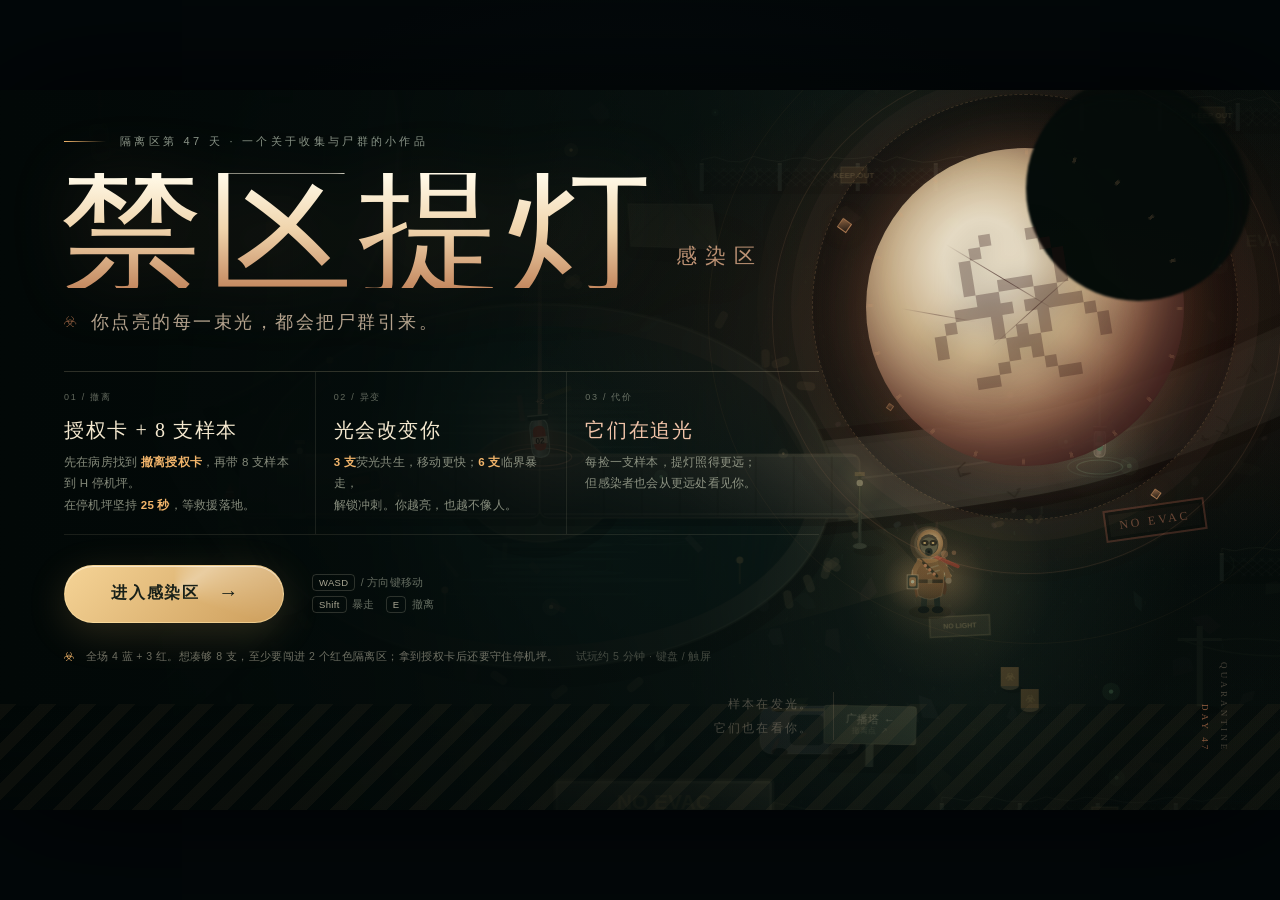
==== commit 0233a4ce: "Add lantern light field and fresh mobile screenshots" ====
--- a/standalone.html
+++ b/standalone.html
@@ -371,7 +371,7 @@
 #hud{
   position:absolute;inset:0;
   transition:opacity .5s ease, visibility .5s ease;
-  z-index:10;
+  z-index:20;
 }
 #hud:before{
   content:"";position:absolute;left:0;right:0;top:0;height:180px;
@@ -451,6 +451,25 @@
 .keycard-row.has-card{color:rgba(211,238,191,.7);}
 .keycard-row.has-card b{color:#b7e9ae;}
 .keycard-row.has-card .keycard-icon{border-color:rgba(188,236,165,.7);box-shadow:0 0 10px rgba(150,226,150,.18);}
+.lantern-row{
+  display:flex;align-items:center;gap:6px;
+  margin-top:7px;padding-top:7px;
+  border-top:1px solid rgba(221,214,184,.08);
+  font-size:8.5px;letter-spacing:.1em;
+  color:rgba(221,220,195,.42);
+}
+.lantern-row b{margin-left:auto;font-family:Georgia,serif;font-weight:400;letter-spacing:.02em;color:rgba(245,204,139,.82);}
+.lantern-row b em{font-style:normal;font-size:6.5px;font-family:var(--sans);letter-spacing:.04em;color:rgba(239,201,145,.38);margin-left:2px;}
+.lantern-glyph{
+  width:13px;height:13px;border:1px solid rgba(239,194,126,.5);
+  border-radius:50%;display:inline-block;position:relative;
+  box-shadow:0 0 9px rgba(239,181,96,.2);
+}
+.lantern-glyph:after{
+  content:"";position:absolute;inset:3px;border-radius:50%;
+  background:rgba(255,209,138,.72);
+  box-shadow:0 0 9px rgba(255,193,108,.5);
+}
 .danger-block{margin-top:10px;padding-top:9px;border-top:1px solid rgba(221,214,184,.08);transition:color .25s ease;}
 .danger-line{display:flex;align-items:center;gap:6px;font-size:9px;letter-spacing:.12em;color:rgba(220,219,194,.42);}
 .danger-line b{margin-left:auto;font-weight:400;color:rgba(224,220,193,.58);letter-spacing:.06em;}
@@ -656,7 +675,7 @@
   mix-blend-mode:screen;
 }
 .pickup-fx.flash{animation:pickup-flash .45s ease;}
-.cinema-bars{position:absolute;left:0;right:0;top:0;bottom:0;z-index:14;pointer-events:none;}
+.cinema-bars{position:absolute;left:0;right:0;top:0;bottom:0;z-index:8;pointer-events:none;}
 .cinema-bars:before,.cinema-bars:after{
   content:"";position:absolute;left:0;right:0;height:0;background:#020608;
   transition:height .8s cubic-bezier(.2,.7,.2,1);
@@ -878,6 +897,8 @@
 .touch-mode .gem{width:7px;height:7px;}
 .touch-mode .keycard-row{font-size:10px;margin-top:8px;padding-top:8px;}
 .touch-mode .keycard-icon{width:17px;height:12px;}
+.touch-mode .lantern-row{font-size:10px;margin-top:7px;padding-top:7px;}
+.touch-mode .lantern-glyph{width:16px;height:16px;}
 .touch-mode .danger-block{margin-top:9px;padding-top:8px;}
 .touch-mode .danger-line{font-size:10px;}
 .touch-mode .danger-bars{gap:5px;}
@@ -1023,6 +1044,11 @@
               <span>撤离授权卡</span>
               <b id="keycardState">未取得</b>
             </div>
+            <div class="lantern-row">
+              <span class="lantern-glyph" aria-hidden="true"></span>
+              <span>提灯范围</span>
+              <b><span id="lanternRange">150</span><em>px</em></b>
+            </div>
             <div class="danger-block" id="dangerBlock">
               <div class="danger-line"><span class="eye-mark" aria-hidden="true"></span><span>感染者感知</span><b id="dangerWord">微弱</b></div>
               <div class="danger-bars" id="dangerBars" aria-hidden="true">
@@ -1122,7 +1148,7 @@
               <article class="rule-card danger-rule">
                 <span class="rule-index">03 / 代价</span>
                 <h3>它们在追光</h3>
-                <p>携带的样本越亮，感染者的感知越远。<br>被抓住，会掉落 1 支样本。</p>
+                <p>每捡一支样本，提灯照得更远；<br>但感染者也会从更远处看见你。</p>
               </article>
             </div>
 
@@ -1190,7 +1216,7 @@
                   <li><b>授权</b><span>金色卡片在病房病床旁；没有它，撤离控制台不会启动。</span></li>
                   <li><b>拾取</b><span>蓝色 +1，红色 +2；靠近自动拾取。</span></li>
                   <li><b>异变</b><span>3 支荧光共生提速，6 支解锁暴走。</span></li>
-                  <li><b>感知</b><span>样本越亮，感染者看得越远；围栏能挡住视线。</span></li>
+                  <li><b>灯域</b><span>每捡起样本，提灯范围扩大；样本越亮，感染者也会从更远处发现你。</span></li>
                   <li><b>失手</b><span>被感染者碰到会掉落 1 支样本，可以返回捡起。</span></li>
                 </ul>
               </div>
@@ -1551,6 +1577,7 @@
     lightNow: $('lightNow'), lightPips: $('lightPips'),
     silverCount: $('silverCount'), goldCount: $('goldCount'),
     keycardRow: $('keycardRow'), keycardState: $('keycardState'),
+    lanternRange: $('lanternRange'),
     dangerBars: $('dangerBars'), dangerWord: $('dangerWord'), dangerBlock: $('dangerBlock'),
     objectiveText: $('objectiveText'), alertBanner: $('alertBanner'),
     evacHud: $('evacHud'), evacTimeLabel: $('evacTimeLabel'),
@@ -1591,6 +1618,8 @@
     caught: 0,
     form: 0,
     keycard: false,
+    lightRadius: 150,
+    lightPulse: 0,
     evacActive: false,
     evacTime: EVAC_HOLD,
     evacInside: false,
@@ -3840,6 +3869,8 @@
     state.caught = 0;
     state.form = 0;
     state.keycard = false;
+    state.lightRadius = 150;
+    state.lightPulse = 0;
     state.evacActive = false;
     state.evacTime = EVAC_HOLD;
     state.evacInside = false;
@@ -4089,6 +4120,7 @@
       return;
     }
     haptic(p.type === 'red' ? 22 : 12);
+    state.lightPulse = 1;
     const old = state.samples;
     const oldForm = state.form;
     state.samples += p.value;
@@ -4435,7 +4467,7 @@
       }
     }
 
-    const wantCard = state.samples >= GOAL && !state.keycard && !state.nearGate;
+    const wantCard = !state.keycard && !state.nearGate;
     const showWay = (ready || wantCard) && !state.nearGate && state.phase === 'playing';
     dom.wayfinder.classList.toggle('hidden', !showWay);
     if (showWay) {
@@ -4605,6 +4637,8 @@
 
     state.elapsed += dt;
     state.form = formFor(state.samples);
+    state.lightRadius = damp(state.lightRadius, lanternTarget(), 5, dt);
+    state.lightPulse = Math.max(0, state.lightPulse - dt * 1.9);
     updatePlayer(dt);
     updateZombies(dt);
     updatePickups(dt);
@@ -4621,6 +4655,58 @@
   function dangerLevel() {
     if (state.anyChase) return 5;
     return clamp(1 + Math.floor(Math.min(10, state.samples) / 1.8), 1, 5);
+  }
+
+  function lanternTarget() {
+    return 150 + Math.min(8, state.samples) * 15;
+  }
+
+  function drawLanternDarkness(camX, camY, shx, shy, time) {
+    const sx = player.x - camX + shx;
+    const sy = player.y - camY + shy - 14;
+    const r = state.lightRadius + state.lightPulse * 14;
+    const flicker = 1 + Math.sin(time * 7.1) * 0.012 + Math.sin(time * 2.3) * 0.008;
+
+    ctx.save();
+    const dark = ctx.createRadialGradient(sx, sy, r * 0.2, sx, sy, r * 1.0);
+    dark.addColorStop(0, 'rgba(0,2,2,0)');
+    dark.addColorStop(0.42, 'rgba(0,2,3,.03)');
+    dark.addColorStop(0.66, 'rgba(0,2,3,.26)');
+    dark.addColorStop(0.82, 'rgba(0,1,2,.68)');
+    dark.addColorStop(0.93, 'rgba(0,1,2,.92)');
+    dark.addColorStop(1, 'rgba(0,1,2,.965)');
+    ctx.fillStyle = dark;
+    ctx.fillRect(0, 0, W, H);
+
+    // Warm lantern falloff: the lit circle reads as one pool, not a flat hole.
+    ctx.globalCompositeOperation = 'screen';
+    const warm = ctx.createRadialGradient(sx, sy, 0, sx, sy, r * 0.86);
+    warm.addColorStop(0, `rgba(255,195,112,${0.13 * flicker})`);
+    warm.addColorStop(0.3, `rgba(247,168,86,${0.075 * flicker})`);
+    warm.addColorStop(0.66, 'rgba(209,118,53,.028)');
+    warm.addColorStop(1, 'rgba(209,118,53,0)');
+    ctx.fillStyle = warm;
+    ctx.fillRect(0, 0, W, H);
+
+    // A barely visible edge tells the player where the light ends.
+    const pulse = 0.5 + 0.5 * Math.sin(time * 2.4);
+    ctx.strokeStyle = `rgba(247,199,129,${0.055 + 0.025 * pulse + state.lightPulse * 0.12})`;
+    ctx.lineWidth = 1.1;
+    ctx.setLineDash([5, 12]);
+    ctx.beginPath();
+    ctx.arc(sx, sy, r * 0.93, 0, TAU);
+    ctx.stroke();
+    ctx.setLineDash([]);
+
+    // If the light expands, a brief amber ring travels outward.
+    if (state.lightPulse > 0.01) {
+      ctx.strokeStyle = `rgba(255,197,119,${state.lightPulse * 0.22})`;
+      ctx.lineWidth = 2;
+      ctx.beginPath();
+      ctx.arc(sx, sy, r * (1.05 + (1 - state.lightPulse) * 0.14), 0, TAU);
+      ctx.stroke();
+    }
+    ctx.restore();
   }
 
   function updateHUD(force = false) {
@@ -4650,6 +4736,9 @@
       dom.keycardRow.classList.toggle('has-card', state.keycard);
       dom.keycardState.textContent = state.keycard ? '已取得' : '未取得';
     }
+    if (changed('lantern', Math.round(lanternTarget()))) {
+      dom.lanternRange.textContent = String(Math.round(lanternTarget()));
+    }
 
     const lvl = dangerLevel();
     if (changed('danger', lvl + (state.anyChase ? 'c' : ''))) {
@@ -4744,7 +4833,7 @@
     }, 560);
     setTimeout(() => {
       if (state.phase === 'playing') {
-        toast('隔离区第 47 天', '先去病房找撤离授权卡，再收集 8 支样本。样本越亮，感染者越远就能发现你。', { tone: 'story', icon: '☣', duration: 5600 });
+        toast('隔离区第 47 天', '提灯只照亮身边。每捡一支样本，灯域会扩大；但感染者也会从更远处看见你。先去病房找授权卡。', { tone: 'story', icon: '☣', duration: 6200 });
       }
     }, 850);
     updateTouchUI();
@@ -6111,6 +6200,7 @@
     ctx.restore();
 
     drawRain();
+    if (!isTitle) drawLanternDarkness(camX, camY, shx, shy, time);
     drawScreenEffects(time);
   }
 
@@ -6403,6 +6493,9 @@
           evacTime: state.evacTime,
           evacInside: state.evacInside,
           evacComplete: state.evacComplete,
+          lightRadius: state.lightRadius,
+          lightTarget: lanternTarget(),
+          lightPulse: state.lightPulse,
           player: { x: player.x, y: player.y, vx: player.vx, vy: player.vy, invuln: player.invuln },
           zombies: state.zombies.map(z => ({ id: z.id, x: z.x, y: z.y, state: z.state, awareness: z.awareness, dazed: z.dazed })),
           pickups: state.pickups.filter(p => !p.taken).map(p => ({ id: p.id, type: p.type, x: p.x, y: p.y })),
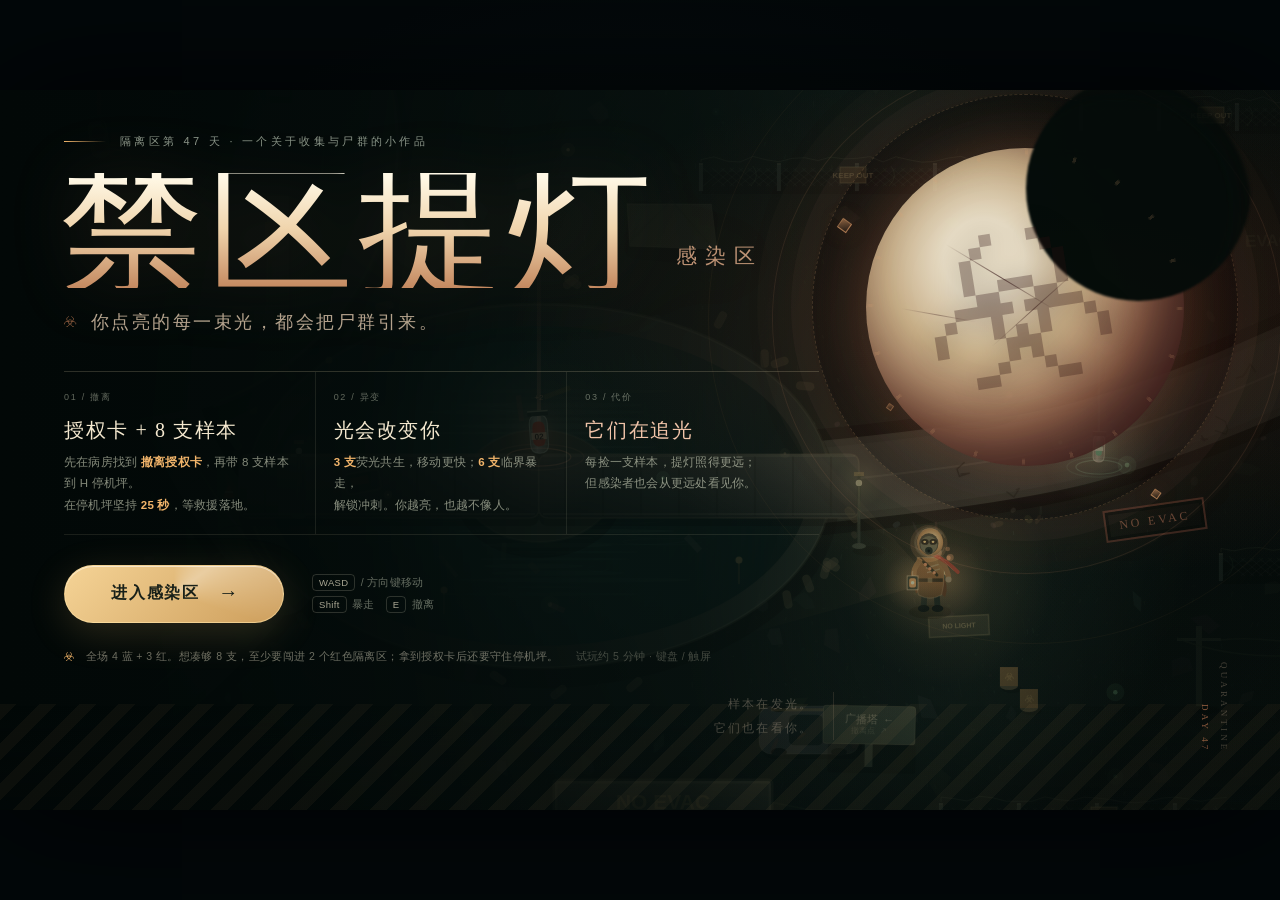
==== commit edc4b5ea: "Optimize mobile rendering and add play-mobile" ====
--- a/standalone.html
+++ b/standalone.html
@@ -1595,8 +1595,9 @@
     statCaught: $('statCaught'), statCollect: $('statCollect')
   };
 
-  const ctx = dom.canvas.getContext('2d');
+  const ctx = dom.canvas.getContext('2d', { alpha: false, desynchronized: true });
   let DPR = 1;
+  let LOW_POWER = false;
   let terrain = null;
   let grain = null;
 
@@ -1909,6 +1910,7 @@
   }
 
   function burst(x, y, color, count = 16, power = 130, size = 2.2, gravity = 40) {
+    if (LOW_POWER) count = Math.max(3, Math.round(count * 0.4));
     for (let i = 0; i < count; i++) {
       const a = Math.random() * TAU;
       const s = power * (0.3 + Math.random() * 0.7);
@@ -4906,7 +4908,9 @@
   const rain = [];
   const motes = [];
   function initWeather() {
-    for (let i = 0; i < 135; i++) {
+    const rainCount = LOW_POWER ? 46 : 135;
+    const moteCount = LOW_POWER ? 16 : 54;
+    for (let i = 0; i < rainCount; i++) {
       rain.push({
         x: Math.random() * W,
         y: Math.random() * H,
@@ -4917,7 +4921,7 @@
       });
     }
     const r = rng32(7319);
-    for (let i = 0; i < 54; i++) {
+    for (let i = 0; i < moteCount; i++) {
       motes.push({
         x: r() * WORLD.w,
         y: r() * WORLD.h,
@@ -4946,10 +4950,15 @@
     return x > state.camera.x - pad && x < state.camera.x + W + pad && y > state.camera.y - pad && y < state.camera.y + H + pad;
   }
 
+  function nearLantern(x, y, pad = 0) {
+    return dist(player.x, player.y, x, y) < state.lightRadius + pad;
+  }
+
   function drawPuddles(time) {
     for (let i = 0; i < PUDDLES.length; i++) {
       const [x, y, rx, ry] = PUDDLES[i];
       if (!worldVisible(x, y)) continue;
+      if (LOW_POWER && !nearLantern(x, y, 130)) continue;
       ctx.save();
       ctx.fillStyle = 'rgba(12,26,22,.56)';
       ctx.beginPath();
@@ -4979,6 +4988,7 @@
     ctx.globalCompositeOperation = 'lighter';
     for (const l of LAMPS) {
       if (!worldVisible(l.x, l.y, 130)) continue;
+      if (LOW_POWER && !nearLantern(l.x, l.y, 180)) continue;
       const flicker = 0.72 + 0.2 * Math.sin(time * 2.2 + l.seed) + 0.08 * Math.sin(time * 18 + l.seed * 3);
       const x = l.x;
       const y = l.y - l.h + 9;
@@ -4994,20 +5004,23 @@
       ctx.beginPath();
       ctx.arc(x, y, 3.2, 0, TAU);
       ctx.fill();
-      // 灯下的雨丝
-      ctx.strokeStyle = `rgba(255,221,156,${0.08 * flicker})`;
-      ctx.lineWidth = 0.7;
-      for (let i = 0; i < 4; i++) {
-        const a = time * 2 + i * 1.7;
-        ctx.beginPath();
-        ctx.moveTo(x, y + 4);
-        ctx.lineTo(x + Math.cos(a) * 2, y + 32 + (i * 9) % 24);
-        ctx.stroke();
+      // 灯下的雨丝（手机端省略，提灯黑场里几乎看不见）
+      if (!LOW_POWER) {
+        ctx.strokeStyle = `rgba(255,221,156,${0.08 * flicker})`;
+        ctx.lineWidth = 0.7;
+        for (let i = 0; i < 4; i++) {
+          const a = time * 2 + i * 1.7;
+          ctx.beginPath();
+          ctx.moveTo(x, y + 4);
+          ctx.lineTo(x + Math.cos(a) * 2, y + 32 + (i * 9) % 24);
+          ctx.stroke();
+        }
       }
     }
     // 室内与地标灯光
     for (const l of INTERIOR_LIGHTS) {
       if (!worldVisible(l.x, l.y, l.r + 50)) continue;
+      if (LOW_POWER && !nearLantern(l.x, l.y, 160)) continue;
       const flick = 0.55 + 0.25 * Math.sin(time * l.speed * 2 + l.x) + 0.08 * Math.sin(time * 13 + l.y);
       const gr = ctx.createRadialGradient(l.x, l.y, 0, l.x, l.y, l.r);
       gr.addColorStop(0, `rgba(${l.color},${0.13 * flick})`);
@@ -5056,6 +5069,7 @@
     for (let i = 0; i < FIRE_BARRELS.length; i++) {
       const [x, y] = FIRE_BARRELS[i];
       if (!worldVisible(x, y, 140)) continue;
+      if (LOW_POWER && !nearLantern(x, y, 160)) continue;
       const flick = 0.7 + 0.2 * Math.sin(time * 9 + i) + 0.1 * Math.sin(time * 23 + i * 2);
       const gr = ctx.createRadialGradient(x, y - 17, 0, x, y - 17, 120);
       gr.addColorStop(0, `rgba(247,170,87,${0.23 * flick})`);
@@ -5066,7 +5080,8 @@
       ctx.arc(x, y - 17, 120, 0, TAU);
       ctx.fill();
       // 火焰
-      for (let k = 0; k < 3; k++) {
+      const flames = LOW_POWER ? 2 : 3;
+      for (let k = 0; k < flames; k++) {
         const ox = Math.sin(time * 7 + k * 2.1 + i) * 3;
         const h = 10 + 8 * (0.5 + 0.5 * Math.sin(time * 10 + k + i));
         const flame = ctx.createLinearGradient(x, y - 20, x, y - 20 - h);
@@ -5085,6 +5100,7 @@
     for (let i = 0; i < SEARCHLIGHTS.length; i++) {
       const s = SEARCHLIGHTS[i];
       if (!worldVisible(s.x, s.y, s.len + 80)) continue;
+      if (LOW_POWER && !nearLantern(s.x, s.y, 260)) continue;
       const a = s.angle + Math.sin(time * 0.12 + s.seed) * 0.22;
       const ex = Math.cos(a) * s.len;
       const ey = Math.sin(a) * s.len;
@@ -5117,6 +5133,7 @@
       const x = m.x + Math.sin(time * m.speed + m.phase) * m.amp;
       const y = m.y + Math.cos(time * m.speed * 0.73 + m.phase) * m.amp * 0.5;
       if (!worldVisible(x, y, 20)) continue;
+      if (LOW_POWER && !nearLantern(x, y, 90)) continue;
       const tw = 0.25 + 0.75 * (0.5 + 0.5 * Math.sin(time * 1.5 + m.phase * 2));
       const col = m.warm ? '255,194,123' : '152,216,153';
       ctx.fillStyle = `rgba(${col},${0.12 * tw})`;
@@ -5135,9 +5152,10 @@
     if (z.dazed > 0) return;
     const ox = z.x, oy = z.y - 27;
     if (!worldVisible(ox, oy, 330)) return;
+    if (LOW_POWER && !nearLantern(ox, oy, 300)) return;
     const range = zombieRange(z);
     const fov = zombieFov(z);
-    const rays = 24;
+    const rays = LOW_POWER ? 8 : 24;
     const pts = [];
     for (let i = 0; i <= rays; i++) {
       const a = z.facing - fov / 2 + fov * i / rays;
@@ -5178,6 +5196,7 @@
 
   function drawSample(p, time) {
     if (!worldVisible(p.x, p.y, 120)) return;
+    if (LOW_POWER && !nearLantern(p.x, p.y, 100)) return;
     const red = p.type === 'red';
     const wisp = p.type === 'wisp';
     const keycard = p.type === 'keycard';
@@ -5312,6 +5331,7 @@
 
   function drawGate(time) {
     if (!worldVisible(GATE.x, GATE.y, 260)) return;
+    if (LOW_POWER && !nearLantern(GATE.x, GATE.y, 300)) return;
     const ready = state.samples >= GOAL && state.keycard;
     const pulse = 0.5 + 0.5 * Math.sin(time * 2.3);
     const x = GATE.x, y = GATE.y + 60;
@@ -5408,6 +5428,7 @@
 
   function drawZombie(z, time) {
     if (!worldVisible(z.x, z.y, 150)) return;
+    if (LOW_POWER && !nearLantern(z.x, z.y, 110)) return;
     const dazed = z.dazed > 0;
     const chase = z.state === 'chase';
     const dir = Math.cos(z.facing) < -0.12 ? -1 : 1;
@@ -6035,6 +6056,7 @@
   function drawParticles() {
     ctx.save();
     for (const p of state.particles) {
+      if (LOW_POWER && !nearLantern(p.x, p.y, 90)) continue;
       const a = clamp(p.life / p.maxLife, 0, 1);
       if (p.shape === 'smoke') {
         ctx.globalCompositeOperation = 'source-over';
@@ -6077,7 +6099,9 @@
   function drawRain() {
     ctx.save();
     ctx.strokeStyle = 'rgba(172,207,182,.14)';
-    for (const d of rain) {
+    for (let i = 0; i < rain.length; i++) {
+      if (LOW_POWER && i > 46) break;
+      const d = rain[i];
       ctx.globalAlpha = d.alpha;
       ctx.lineWidth = d.width;
       ctx.beginPath();
@@ -6089,6 +6113,21 @@
   }
 
   function drawScreenEffects(time) {
+    if (LOW_POWER) {
+      // On phones, the lantern mask already supplies the vignette. Keep only
+      // the chase warning and skip full-screen grain/fog gradients.
+      if (state.anyChase && state.phase === 'playing') {
+        ctx.save();
+        const pulse = 0.6 + 0.4 * Math.sin(time * 5);
+        const g = ctx.createRadialGradient(W * 0.5, H * 0.5, H * 0.28, W * 0.5, H * 0.5, H * 0.82);
+        g.addColorStop(0, 'rgba(0,0,0,0)');
+        g.addColorStop(1, `rgba(132,36,32,${0.16 * pulse})`);
+        ctx.fillStyle = g;
+        ctx.fillRect(0, 0, W, H);
+        ctx.restore();
+      }
+      return;
+    }
     // 整体提亮，避免投影时看不清
     ctx.save();
     ctx.globalCompositeOperation = 'screen';
@@ -6212,7 +6251,7 @@
   let frameTime = 0;
 
   function loop(now) {
-    const dt = Math.min(0.05, (now - last) / 1000);
+    const dt = Math.min(LOW_POWER ? 0.1 : 0.05, (now - last) / 1000);
     last = now;
     frameTime = now / 1000;
     update(dt);
@@ -6223,8 +6262,9 @@
 
   function resize() {
     const coarse = isCoarse();
+    LOW_POWER = coarse && window.innerWidth < 1100;
     document.body.classList.toggle('touch-mode', coarse);
-    DPR = Math.min(coarse && window.innerWidth < 1100 ? 1 : 2, window.devicePixelRatio || 1);
+    DPR = LOW_POWER ? 0.62 : Math.min(2, window.devicePixelRatio || 1);
     dom.canvas.width = Math.floor(W * DPR);
     dom.canvas.height = Math.floor(H * DPR);
     ctx.setTransform(DPR, 0, 0, DPR, 0, 0);
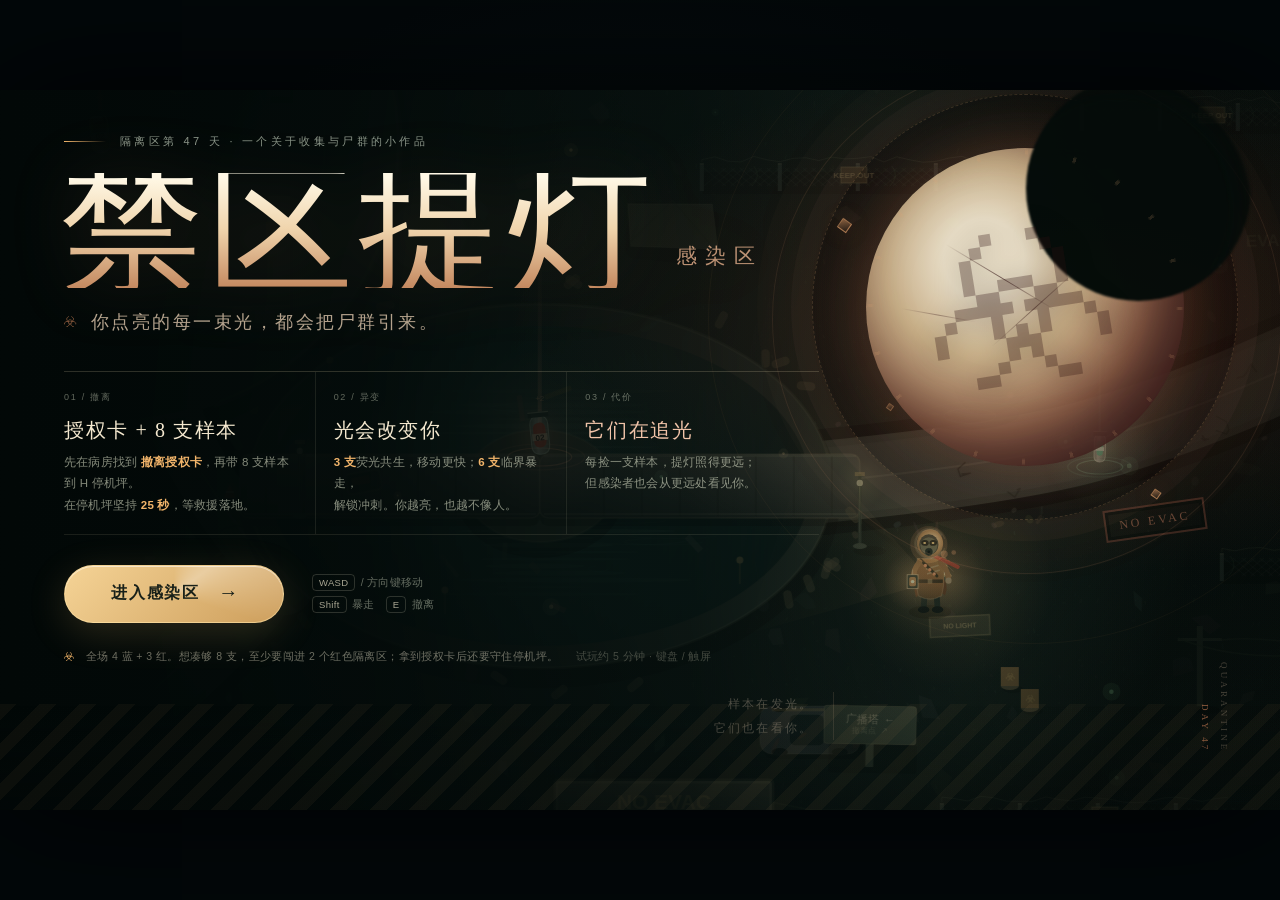
==== commit 0a47d31b: "Add 30fps mobile smooth build" ====
--- a/standalone.html
+++ b/standalone.html
@@ -1595,7 +1595,7 @@
     statCaught: $('statCaught'), statCollect: $('statCollect')
   };
 
-  const ctx = dom.canvas.getContext('2d', { alpha: false, desynchronized: true });
+  const ctx = dom.canvas.getContext('2d', { alpha: false });
   let DPR = 1;
   let LOW_POWER = false;
   let terrain = null;
@@ -4908,8 +4908,8 @@
   const rain = [];
   const motes = [];
   function initWeather() {
-    const rainCount = LOW_POWER ? 46 : 135;
-    const moteCount = LOW_POWER ? 16 : 54;
+    const rainCount = LOW_POWER ? 32 : 135;
+    const moteCount = LOW_POWER ? 12 : 54;
     for (let i = 0; i < rainCount; i++) {
       rain.push({
         x: Math.random() * W,
@@ -6100,7 +6100,7 @@
     ctx.save();
     ctx.strokeStyle = 'rgba(172,207,182,.14)';
     for (let i = 0; i < rain.length; i++) {
-      if (LOW_POWER && i > 46) break;
+      if (LOW_POWER && i > 32) break;
       const d = rain[i];
       ctx.globalAlpha = d.alpha;
       ctx.lineWidth = d.width;
@@ -6251,20 +6251,23 @@
   let frameTime = 0;
 
   function loop(now) {
+    requestAnimationFrame(loop);
+    // Phones: cap at ~30fps. A 120Hz screen would otherwise render the
+    // full Canvas scene 120 times per second and make the device hot/stutter.
+    if (LOW_POWER && now - last < 1000 / 30 - 1) return;
     const dt = Math.min(LOW_POWER ? 0.1 : 0.05, (now - last) / 1000);
     last = now;
     frameTime = now / 1000;
     update(dt);
     updateRain(dt);
     render(frameTime);
-    requestAnimationFrame(loop);
   }
 
   function resize() {
     const coarse = isCoarse();
     LOW_POWER = coarse && window.innerWidth < 1100;
     document.body.classList.toggle('touch-mode', coarse);
-    DPR = LOW_POWER ? 0.62 : Math.min(2, window.devicePixelRatio || 1);
+    DPR = LOW_POWER ? 0.55 : Math.min(2, window.devicePixelRatio || 1);
     dom.canvas.width = Math.floor(W * DPR);
     dom.canvas.height = Math.floor(H * DPR);
     ctx.setTransform(DPR, 0, 0, DPR, 0, 0);
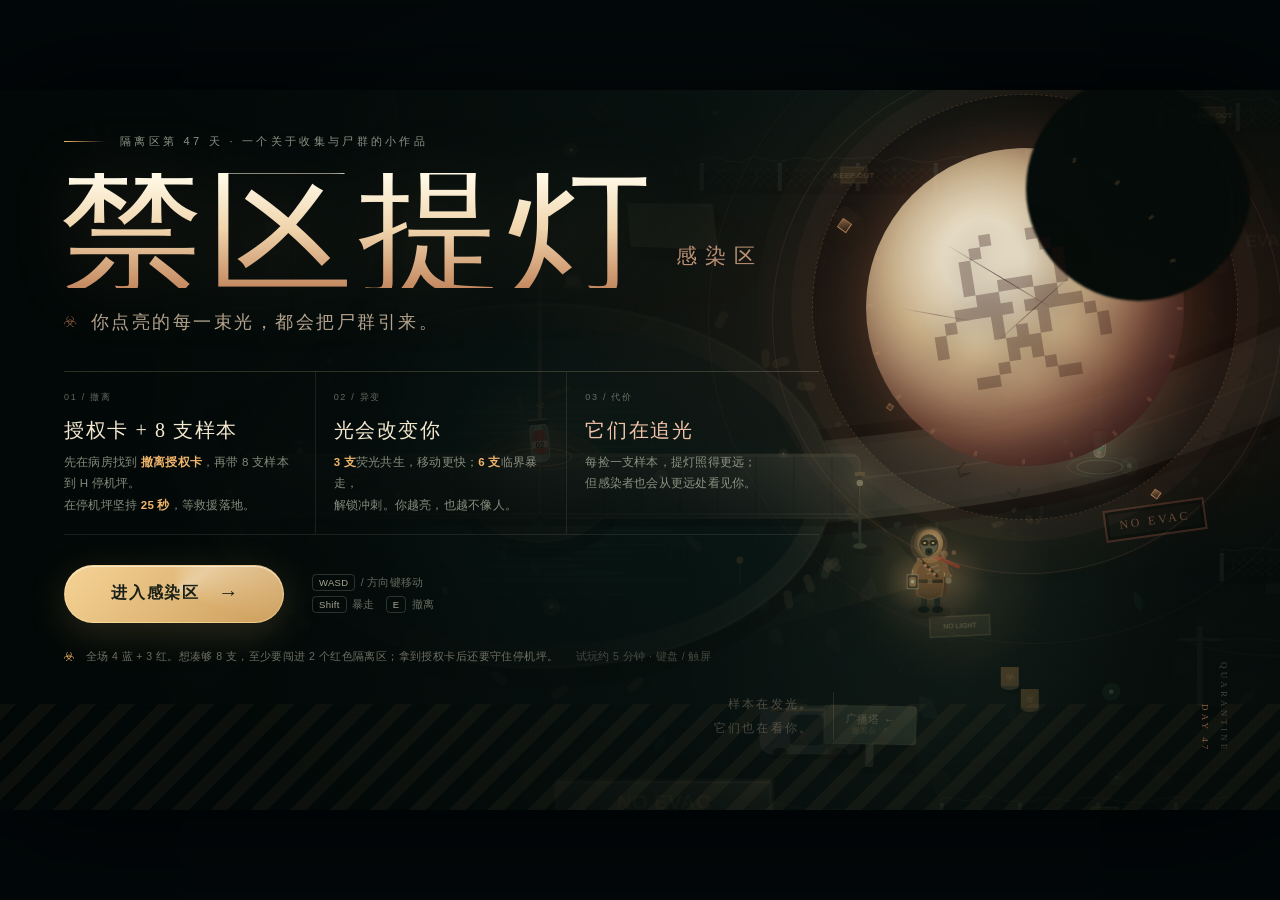
==== commit be5460d5: "Add adaptive 60/30fps mobile build" ====
--- a/standalone.html
+++ b/standalone.html
@@ -6249,18 +6249,40 @@
 
   let last = performance.now();
   let frameTime = 0;
+  let frameBudget = 1000 / 60;
+  let perfAccum = 0;
+  let perfFrames = 0;
+  let mobileFpsMode = 60;
 
   function loop(now) {
     requestAnimationFrame(loop);
-    // Phones: cap at ~30fps. A 120Hz screen would otherwise render the
-    // full Canvas scene 120 times per second and make the device hot/stutter.
-    if (LOW_POWER && now - last < 1000 / 30 - 1) return;
+    // Phones: start at 60fps; if the actual update+render cost stays high,
+    // downgrade to a stable 30fps instead of forcing 60 all the time.
+    if (LOW_POWER && now - last < frameBudget - 1) return;
     const dt = Math.min(LOW_POWER ? 0.1 : 0.05, (now - last) / 1000);
     last = now;
     frameTime = now / 1000;
+    const t0 = performance.now();
     update(dt);
     updateRain(dt);
     render(frameTime);
+
+    if (LOW_POWER) {
+      perfAccum += performance.now() - t0;
+      perfFrames++;
+      if (perfFrames >= 36) {
+        const avg = perfAccum / perfFrames;
+        if (avg > 21 && mobileFpsMode !== 30) {
+          mobileFpsMode = 30;
+          frameBudget = 1000 / 30;
+        } else if (avg < 13 && mobileFpsMode !== 60) {
+          mobileFpsMode = 60;
+          frameBudget = 1000 / 60;
+        }
+        perfAccum = 0;
+        perfFrames = 0;
+      }
+    }
   }
 
   function resize() {
@@ -6539,6 +6561,7 @@
           lightRadius: state.lightRadius,
           lightTarget: lanternTarget(),
           lightPulse: state.lightPulse,
+          fpsMode: mobileFpsMode,
           player: { x: player.x, y: player.y, vx: player.vx, vy: player.vy, invuln: player.invuln },
           zombies: state.zombies.map(z => ({ id: z.id, x: z.x, y: z.y, state: z.state, awareness: z.awareness, dazed: z.dazed })),
           pickups: state.pickups.filter(p => !p.taken).map(p => ({ id: p.id, type: p.type, x: p.x, y: p.y })),
